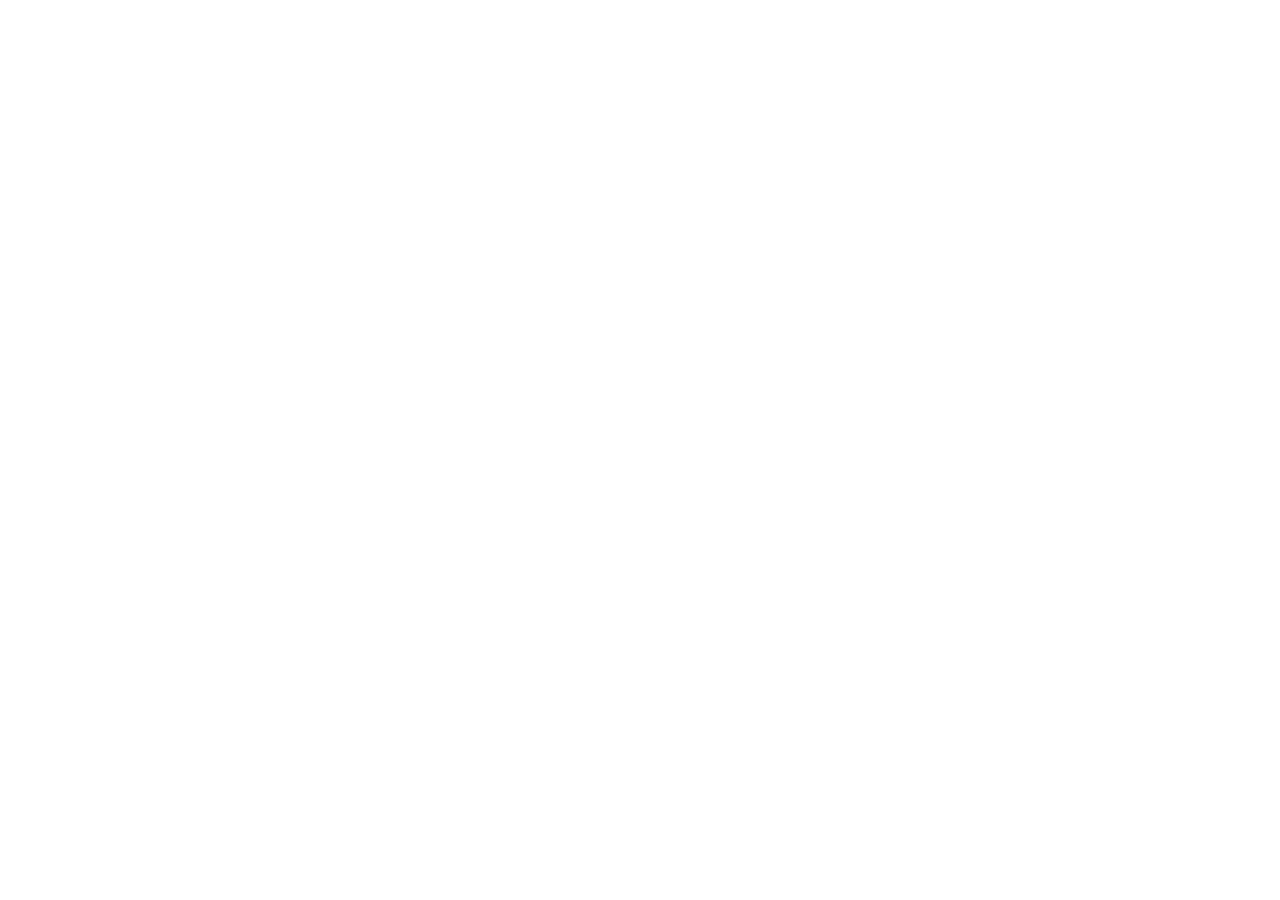
==== index.html @ 01d5c4d3 "Apex redirect to flows landing page" ====
<!doctype html>
<html lang="en">
<head>
<meta charset="utf-8">
<title>Retention Rules</title>
<link rel="canonical" href="https://flows.retentionrules.com/">
<meta http-equiv="refresh" content="0; url=https://flows.retentionrules.com/">
<script>window.location.replace("https://flows.retentionrules.com/" + window.location.search + window.location.hash);</script>
</head>
<body>
<p>Redirecting to <a href="https://flows.retentionrules.com/">flows.retentionrules.com</a></p>
</body>
</html>
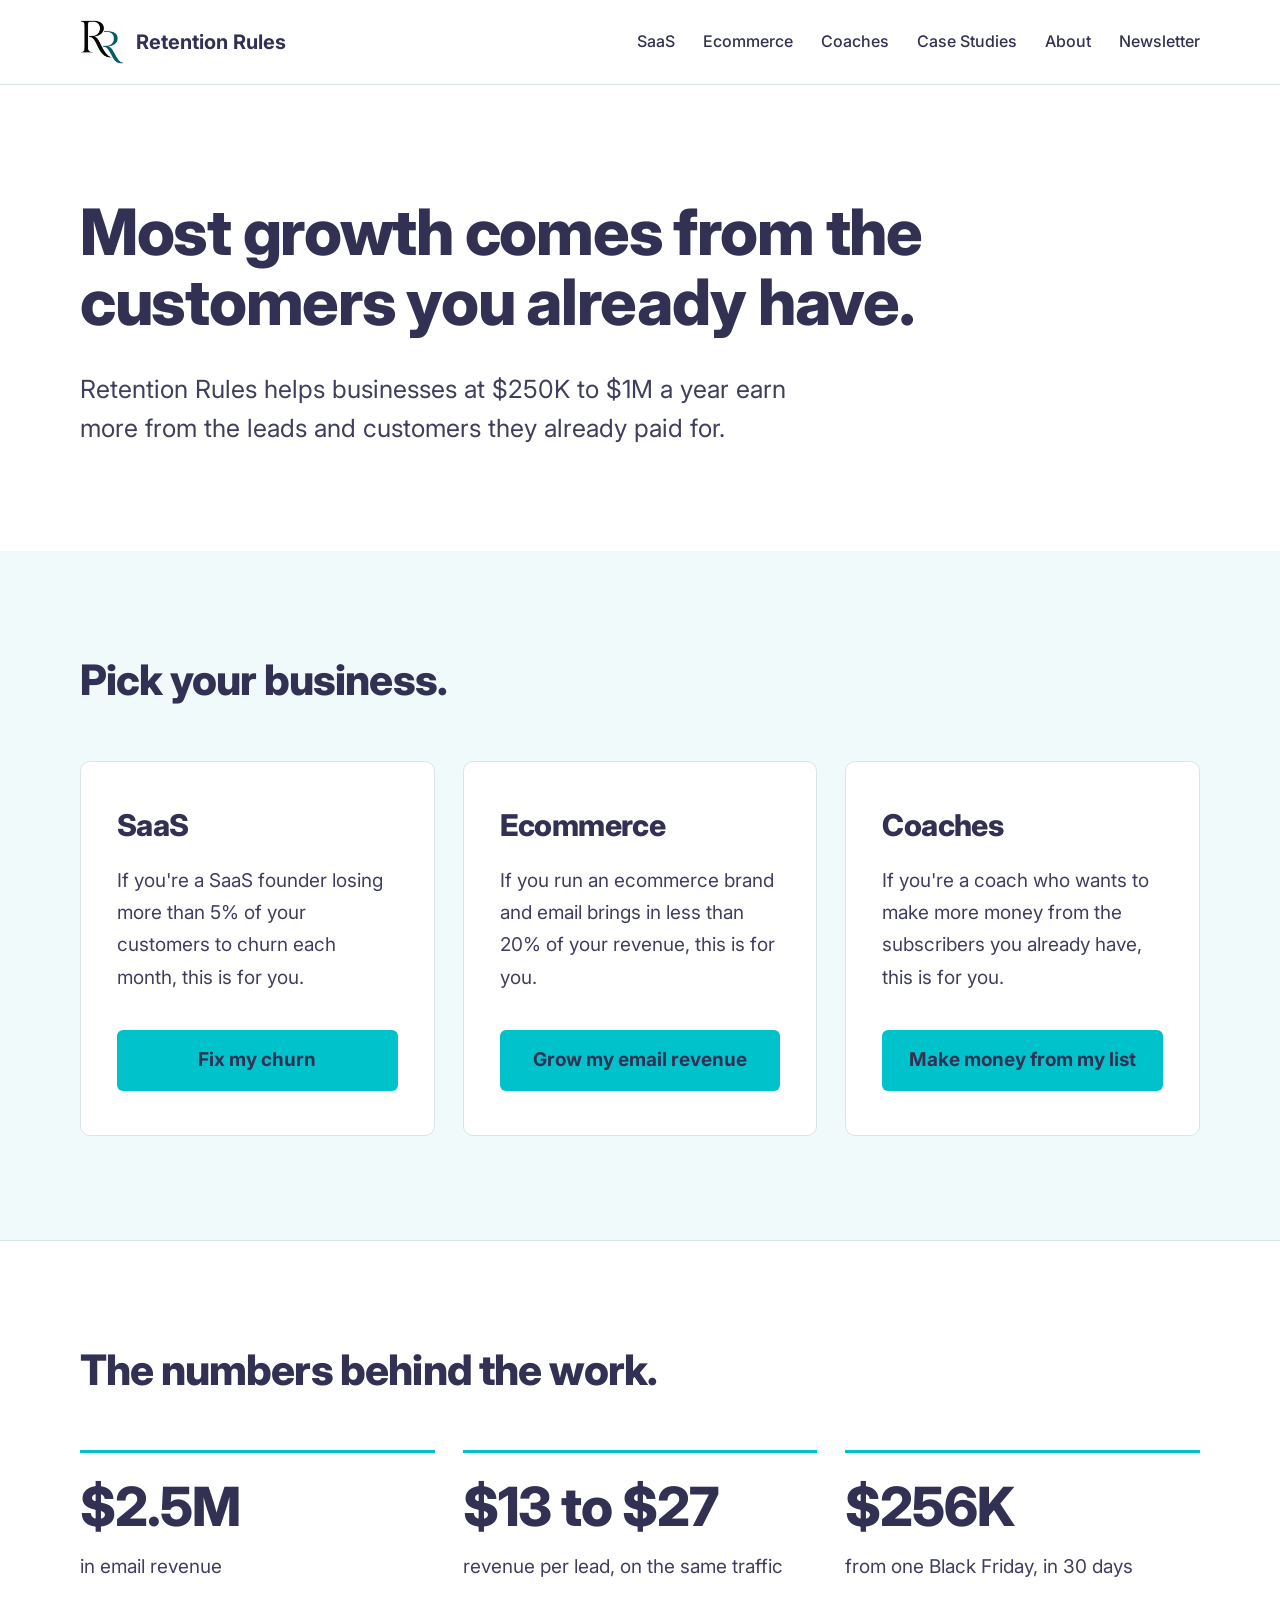
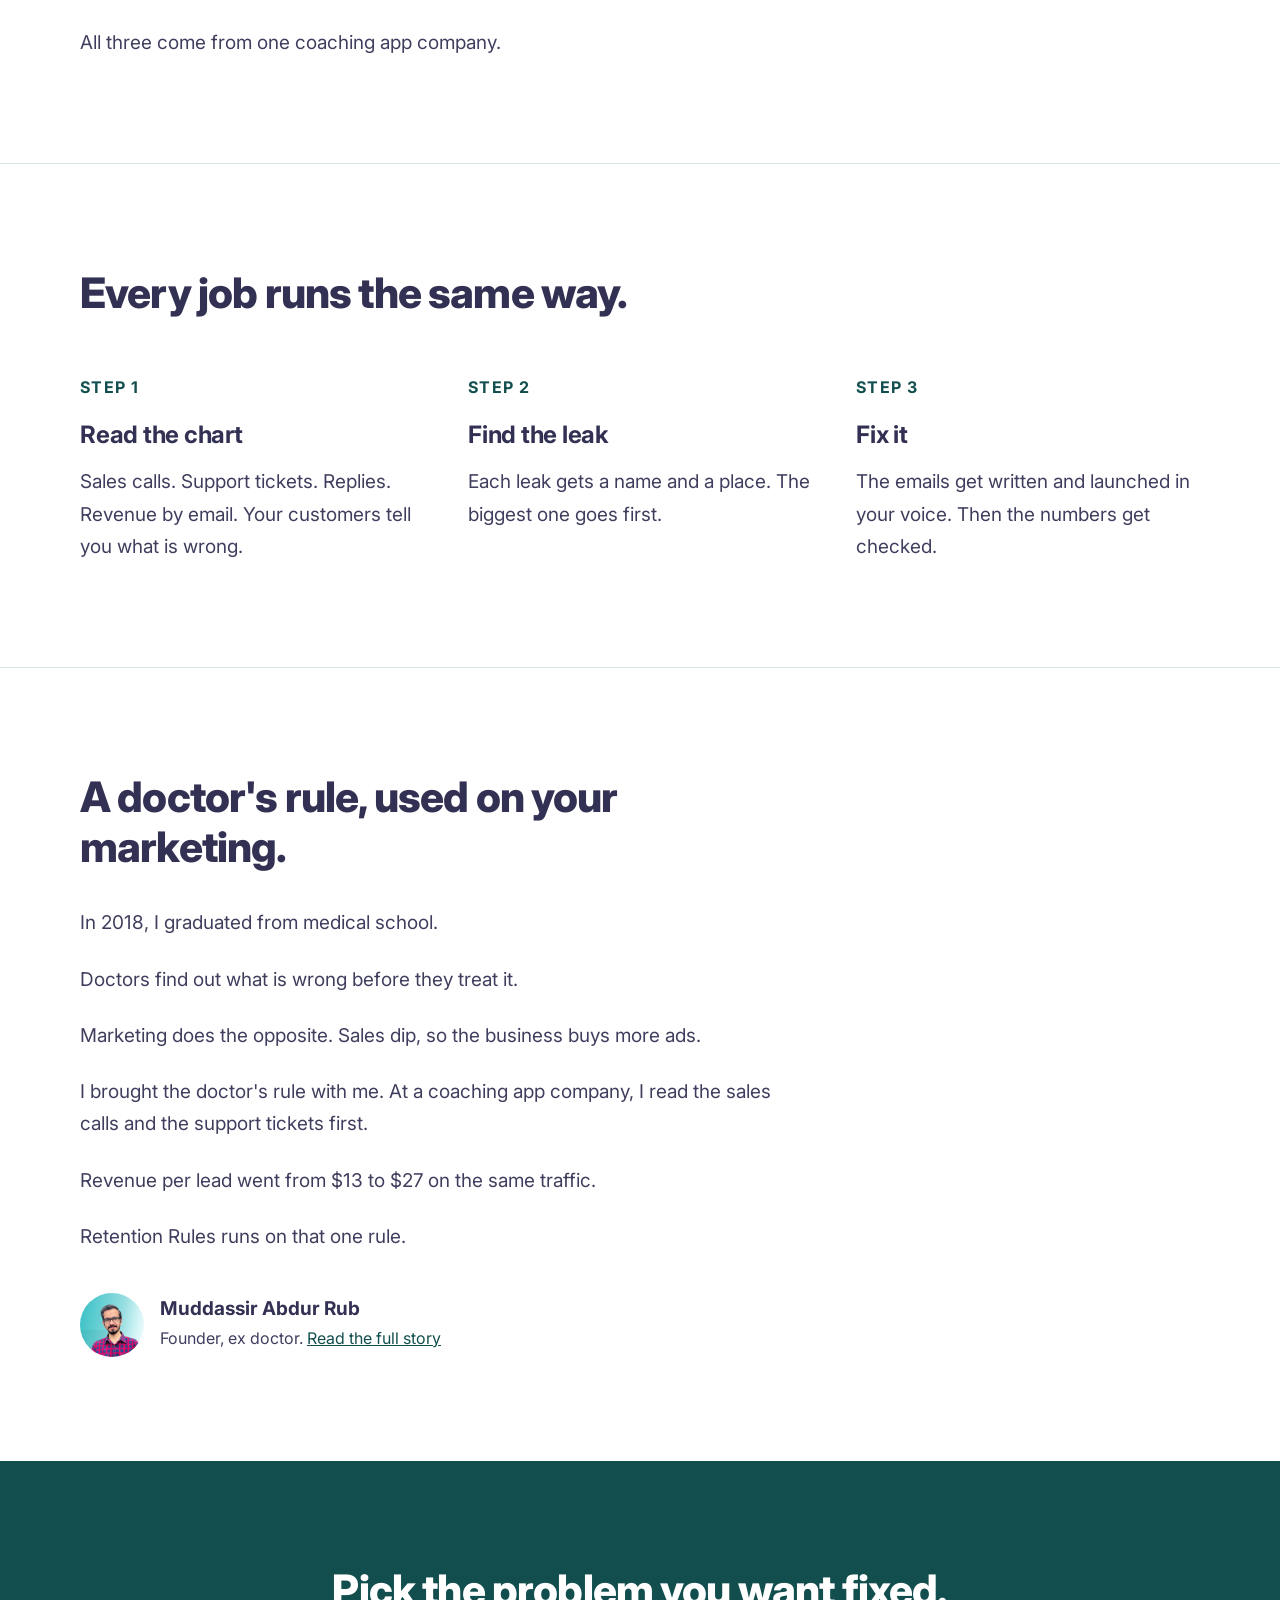
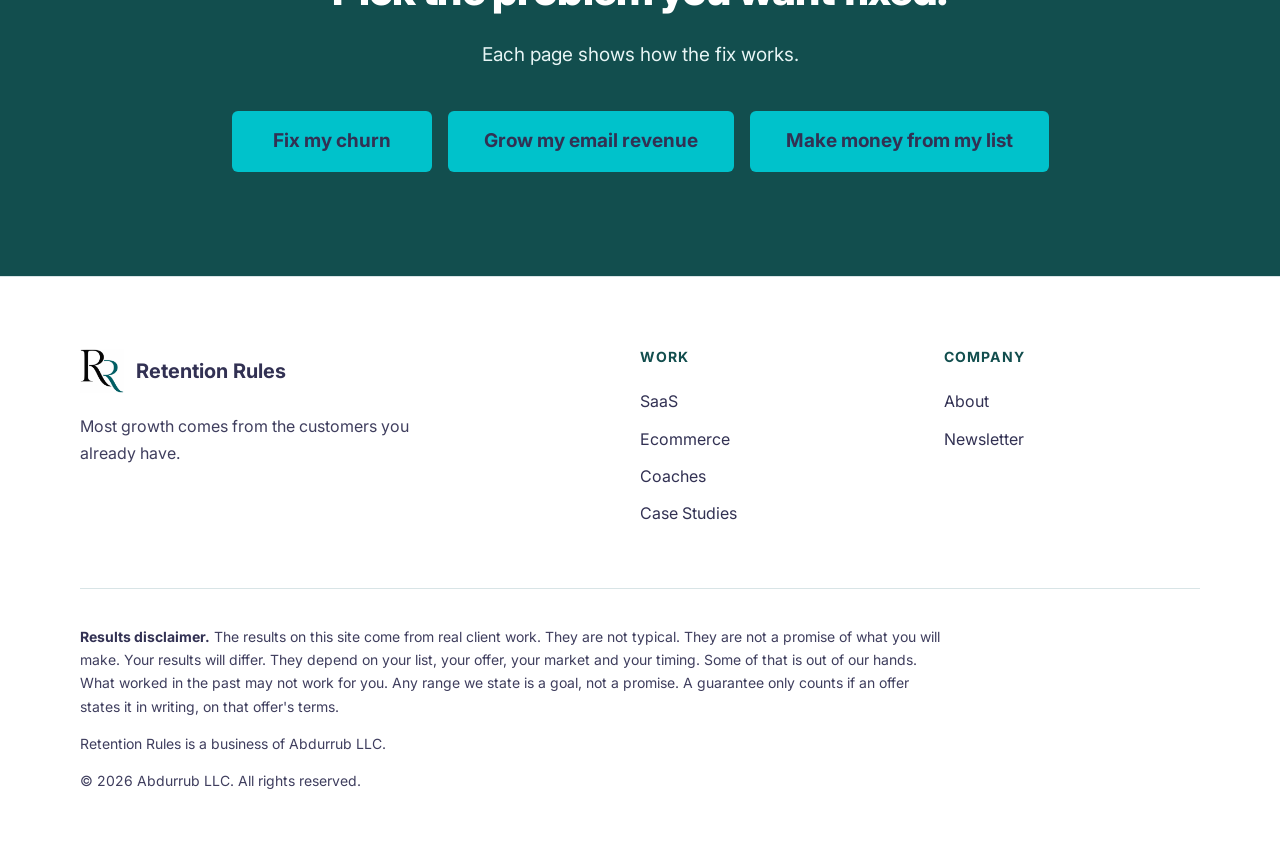
==== commit 82ed2ddb: "Replace apex redirect with the Retention Rules main site Home, SaaS, Coaches, Case Studies and About" ====
--- a/index.html
+++ b/index.html
@@ -2,12 +2,51 @@
 <html lang="en">
 <head>
 <meta charset="utf-8">
+<meta name="viewport" content="width=device-width, initial-scale=1">
 <title>Retention Rules</title>
-<link rel="canonical" href="https://flows.retentionrules.com/">
-<meta http-equiv="refresh" content="0; url=https://flows.retentionrules.com/">
-<script>window.location.replace("https://flows.retentionrules.com/" + window.location.search + window.location.hash);</script>
+<meta name="description" content="Most growth comes from the customers you already have. Retention Rules helps businesses at $250K to $1M a year earn more from the leads and customers they already paid for.">
+<link rel="canonical" href="https://retentionrules.com/">
+<meta property="og:site_name" content="Retention Rules">
+<meta property="og:type" content="website">
+<meta property="og:url" content="https://retentionrules.com/">
+<meta property="og:title" content="Retention Rules">
+<meta property="og:description" content="Most growth comes from the customers you already have. Retention Rules helps businesses at $250K to $1M a year earn more from the leads and customers they already paid for.">
+<meta property="og:image" content="https://retentionrules.com/images/og.png">
+<meta property="og:image:width" content="1200">
+<meta property="og:image:height" content="630">
+<meta property="og:image:alt" content="Retention Rules logo">
+<meta name="twitter:card" content="summary_large_image">
+<meta name="twitter:title" content="Retention Rules">
+<meta name="twitter:description" content="Most growth comes from the customers you already have. Retention Rules helps businesses at $250K to $1M a year earn more from the leads and customers they already paid for.">
+<meta name="twitter:image" content="https://retentionrules.com/images/og.png">
+<link rel="icon" type="image/png" href="/images/favicon.png">
+<link rel="preconnect" href="https://fonts.googleapis.com">
+<link rel="preconnect" href="https://fonts.gstatic.com" crossorigin>
+<link href="https://fonts.googleapis.com/css2?family=Inter:wght@400;500;600;700;800&display=swap" rel="stylesheet">
+<link rel="stylesheet" href="/css/site.css">
+<script type="application/ld+json">{"@context":"https://schema.org","@type":"Organization","name":"Retention Rules","url":"https://retentionrules.com/","logo":"https://retentionrules.com/images/rr-logo.png","founder":{"@type":"Person","name":"Muddassir Abdur Rub"}}</script>
 </head>
 <body>
-<p>Redirecting to <a href="https://flows.retentionrules.com/">flows.retentionrules.com</a></p>
+<header class="site-head"><div class="wrap head-row">
+<a class="brand" href="/"><img src="/images/rr-mark.png" alt="" width="44" height="44">Retention Rules</a>
+<nav class="nav" aria-label="Main"><a href="/saas/">SaaS</a><a href="https://flows.retentionrules.com/">Ecommerce</a><a href="/coaches/">Coaches</a><a href="/case-studies/">Case Studies</a><a href="/about/">About</a><a href="https://letters.retentionrules.com/">Newsletter</a></nav>
+<details class="menu"><summary>Menu</summary><div class="menu-links"><a href="/saas/">SaaS</a><a href="https://flows.retentionrules.com/">Ecommerce</a><a href="/coaches/">Coaches</a><a href="/case-studies/">Case Studies</a><a href="/about/">About</a><a href="https://letters.retentionrules.com/">Newsletter</a></div></details>
+</div></header>
+<main>
+<section class="hero"><div class="wrap"><h1>Most growth comes from the customers you already have.</h1><p class="lead">Retention Rules helps businesses at $250K to $1M a year earn more from the leads and customers they already paid for.</p></div></section><section class="sec tint"><div class="wrap"><div class="sec-head"><h2>Pick your business.</h2></div><div class="doors"><div class="door"><h3>SaaS</h3><p>If you're a SaaS founder losing more than 5% of your customers to churn each month, this is for you.</p><a class="btn" href="/saas/">Fix my churn</a></div><div class="door"><h3>Ecommerce</h3><p>If you run an ecommerce brand and email brings in less than 20% of your revenue, this is for you.</p><a class="btn" href="https://flows.retentionrules.com/">Grow my email revenue</a></div><div class="door"><h3>Coaches</h3><p>If you're a coach who wants to make more money from the subscribers you already have, this is for you.</p><a class="btn" href="/coaches/">Make money from my list</a></div></div></div></section><section class="sec "><div class="wrap"><div class="sec-head"><h2>The numbers behind the work.</h2></div><div class="stats"><div class="stat"><b>$2.5M</b><span>in email revenue</span></div><div class="stat"><b>$13 to $27</b><span>revenue per lead, on the same traffic</span></div><div class="stat"><b>$256K</b><span>from one Black Friday, in 30 days</span></div></div><p class="note">All three come from one coaching app company.</p></div></section><section class="sec "><div class="wrap"><div class="sec-head"><h2>Every job runs the same way.</h2></div><div class="steps"><div class="step"><b>STEP 1</b><h3>Read the chart</h3><p>Sales calls. Support tickets. Replies. Revenue by email. Your customers tell you what is wrong.</p></div><div class="step"><b>STEP 2</b><h3>Find the leak</h3><p>Each leak gets a name and a place. The biggest one goes first.</p></div><div class="step"><b>STEP 3</b><h3>Fix it</h3><p>The emails get written and launched in your voice. Then the numbers get checked.</p></div></div></div></section><section class="sec "><div class="narrow"><h2>A doctor's rule, used on your marketing.</h2><p>In 2018, I graduated from medical school.</p><p>Doctors find out what is wrong before they treat it.</p><p>Marketing does the opposite. Sales dip, so the business buys more ads.</p><p>I brought the doctor's rule with me. At a coaching app company, I read the sales calls and the support tickets first.</p><p>Revenue per lead went from $13 to $27 on the same traffic.</p><p>Retention Rules runs on that one rule.</p><div class="sig"><img src="/images/muddassir.png" alt="" width="64" height="64"><div><strong>Muddassir Abdur Rub</strong><span>Founder, ex doctor. <a href="/about/">Read the full story</a></span></div></div></div></section><section class="sec cta"><div class="wrap"><h2>Pick the problem you want fixed.</h2><p>Each page shows how the fix works.</p><div class="btns"><a class="btn" href="/saas/">Fix my churn</a><a class="btn" href="https://flows.retentionrules.com/">Grow my email revenue</a><a class="btn" href="/coaches/">Make money from my list</a></div></div></section>
+</main>
+<footer class="site-foot"><div class="wrap">
+<div class="foot-top">
+<div class="foot-brand"><a class="brand" href="/"><img src="/images/rr-mark.png" alt="" width="44" height="44">Retention Rules</a>
+<p>Most growth comes from the customers you already have.</p></div>
+<div class="foot-col"><h2>Work</h2><a href="/saas/">SaaS</a><a href="https://flows.retentionrules.com/">Ecommerce</a><a href="/coaches/">Coaches</a><a href="/case-studies/">Case Studies</a></div>
+<div class="foot-col"><h2>Company</h2><a href="/about/">About</a><a href="https://letters.retentionrules.com/">Newsletter</a></div>
+</div>
+<div class="foot-legal">
+<p><strong>Results disclaimer.</strong> The results on this site come from real client work. They are not typical. They are not a promise of what you will make. Your results will differ. They depend on your list, your offer, your market and your timing. Some of that is out of our hands. What worked in the past may not work for you. Any range we state is a goal, not a promise. A guarantee only counts if an offer states it in writing, on that offer's terms.</p>
+<p>Retention Rules is a business of Abdurrub LLC.</p>
+<p>&copy; 2026 Abdurrub LLC. All rights reserved.</p>
+</div>
+</div></footer>
 </body>
 </html>
--- a/css/site.css
+++ b/css/site.css
@@ -0,0 +1,179 @@
+/* Retention Rules site. Inter only. Clarity first. No animation. */
+:root {
+  --navy: #323153;
+  --ink: #3f3e5e;
+  --teal: #124e4e;
+  --cyan: #00c2cb;
+  --cyan-dark: #00adb5;
+  --tint: #f1fafb;
+  --line: #d8e4e6;
+  --white: #ffffff;
+}
+
+* { box-sizing: border-box; }
+html { -webkit-text-size-adjust: 100%; }
+body {
+  margin: 0;
+  background: var(--white);
+  color: var(--ink);
+  font-family: Inter, -apple-system, BlinkMacSystemFont, "Segoe UI", Arial, sans-serif;
+  font-size: 19px;
+  line-height: 1.7;
+}
+img { max-width: 100%; height: auto; display: block; }
+a { color: var(--teal); }
+
+.wrap { width: min(1120px, 100% - 48px); margin-inline: auto; }
+.narrow { width: min(1120px, 100% - 48px); margin-inline: auto; }
+.narrow > * { max-width: 720px; }
+
+/* Header */
+.site-head { border-bottom: 1px solid var(--line); background: var(--white); }
+.head-row { display: flex; align-items: center; justify-content: space-between; gap: 24px; min-height: 84px; }
+.brand { display: flex; align-items: center; gap: 12px; color: var(--navy); font-weight: 700; font-size: 20px; text-decoration: none; white-space: nowrap; }
+.brand img { width: 44px; height: 44px; }
+.nav { display: flex; align-items: center; gap: 28px; }
+.nav a { color: var(--navy); font-size: 16px; font-weight: 500; text-decoration: none; }
+.nav a:hover, .nav a[aria-current="page"] { color: var(--teal); text-decoration: underline; text-underline-offset: 6px; }
+.nav a.btn { color: var(--navy); font-size: 16px; font-weight: 700; padding: 11px 20px; text-decoration: none; }
+.menu { display: none; }
+.menu summary { list-style: none; cursor: pointer; color: var(--navy); font-size: 16px; font-weight: 600; padding: 10px 16px; border: 1px solid var(--line); border-radius: 6px; }
+.menu summary::-webkit-details-marker { display: none; }
+.menu-links { position: absolute; left: 0; right: 0; z-index: 5; background: var(--white); border-bottom: 1px solid var(--line); padding: 8px 24px 24px; }
+.menu-links a { display: block; padding: 14px 0; color: var(--navy); font-weight: 600; text-decoration: none; border-bottom: 1px solid var(--line); }
+.menu-links a.btn { margin-top: 20px; border: 0; text-align: center; }
+
+/* Type */
+h1, h2, h3 { color: var(--navy); margin: 0; letter-spacing: -0.02em; }
+h1 { font-size: clamp(40px, 5.6vw, 64px); line-height: 1.1; font-weight: 800; }
+h2 { font-size: clamp(30px, 3.6vw, 42px); line-height: 1.18; font-weight: 800; }
+h3 { font-size: 24px; line-height: 1.3; font-weight: 700; letter-spacing: -0.01em; }
+p { margin: 0 0 24px; }
+p:last-child { margin-bottom: 0; }
+.lead { font-size: clamp(21px, 2.2vw, 25px); line-height: 1.55; color: var(--ink); }
+.eyebrow { display: block; margin-bottom: 20px; color: var(--teal); font-size: 15px; font-weight: 700; letter-spacing: 0.08em; text-transform: uppercase; }
+.small { font-size: 16px; line-height: 1.6; }
+
+/* Sections */
+.sec { padding: 104px 0; }
+.sec + .sec:not(.tint):not(.cta) { border-top: 1px solid var(--line); }
+.tint { background: var(--tint); }
+.hero { padding: 112px 0 104px; }
+.hero h1 { max-width: 960px; }
+.hero .lead { max-width: 760px; margin-top: 32px; }
+.hero .btn { margin-top: 40px; }
+.hero + .sec:not(.tint) { padding-top: 0; }
+.sec-head { max-width: 760px; margin-bottom: 56px; }
+.sec-head h2 + p { margin-top: 24px; }
+.narrow h2 { margin-bottom: 36px; }
+.narrow h2:not(:first-child) { margin-top: 72px; }
+
+/* Buttons */
+.btn {
+  display: inline-block;
+  padding: 19px 36px;
+  border-radius: 6px;
+  background: var(--cyan);
+  color: var(--navy);
+  font-size: 19px;
+  font-weight: 700;
+  line-height: 1.2;
+  text-decoration: none;
+  text-align: center;
+}
+.btn:hover { background: var(--cyan-dark); }
+.btn:focus-visible, a:focus-visible, summary:focus-visible { outline: 3px solid var(--navy); outline-offset: 3px; }
+
+/* Door cards */
+.doors { display: grid; grid-template-columns: repeat(3, 1fr); gap: 28px; }
+.door { display: flex; flex-direction: column; padding: 44px 36px; border: 1px solid var(--line); border-radius: 10px; background: var(--white); }
+.door h3 { font-size: 30px; font-weight: 800; letter-spacing: -0.02em; margin-bottom: 20px; }
+.door p { flex: 1; margin-bottom: 36px; }
+.door .btn { display: block; padding-inline: 16px; }
+
+/* Numbers */
+.stats { display: grid; grid-template-columns: repeat(3, 1fr); gap: 28px; }
+.stat { padding-top: 24px; border-top: 3px solid var(--cyan); }
+.stat b { display: block; color: var(--navy); font-size: clamp(38px, 4.4vw, 54px); font-weight: 800; line-height: 1.1; letter-spacing: -0.02em; }
+.stat span { display: block; margin-top: 14px; }
+.note { margin-top: 44px; }
+
+/* Steps */
+.steps { display: grid; grid-template-columns: repeat(3, 1fr); gap: 44px; }
+.step b { display: block; margin-bottom: 18px; color: var(--teal); font-size: 16px; font-weight: 700; letter-spacing: 0.08em; }
+.step h3 { margin-bottom: 16px; }
+.step-list { margin: 0; padding: 0; list-style: none; }
+.step-list li { display: grid; grid-template-columns: 56px 1fr; padding: 28px 0; border-top: 1px solid var(--line); }
+.step-list li:last-child { border-bottom: 1px solid var(--line); }
+.step-list b { color: var(--teal); font-weight: 800; }
+.step-list strong { display: block; color: var(--navy); margin-bottom: 6px; }
+
+/* Plain lists */
+.ticks { margin: 0 0 24px; padding: 0; list-style: none; }
+.ticks li { position: relative; padding: 0 0 20px 34px; }
+.ticks li::before { content: ""; position: absolute; left: 0; top: 11px; width: 12px; height: 12px; border-radius: 2px; background: var(--cyan); }
+.ticks li:last-child { padding-bottom: 0; }
+
+/* Figure table */
+.figs { width: 100%; border-collapse: collapse; margin: 0 0 24px; }
+.figs th, .figs td { padding: 20px 0; border-top: 1px solid var(--line); text-align: left; font-weight: 500; }
+.figs tr:last-child th, .figs tr:last-child td { border-bottom: 1px solid var(--line); }
+.figs td { text-align: right; color: var(--navy); font-weight: 800; font-size: 24px; }
+
+/* Quote */
+.quote { margin: 0; padding: 8px 0 8px 32px; border-left: 4px solid var(--cyan); }
+.quote p { color: var(--navy); font-size: 24px; line-height: 1.5; font-weight: 600; letter-spacing: -0.01em; }
+.quote cite { display: block; margin-top: 20px; font-size: 16px; font-style: normal; color: var(--ink); }
+
+/* Signature */
+.sig { display: flex; align-items: center; gap: 16px; margin-top: 40px; }
+.sig img { width: 64px; height: 64px; border-radius: 50%; }
+.sig strong { display: block; color: var(--navy); line-height: 1.3; }
+.sig span { font-size: 16px; }
+
+/* FAQ */
+.faq h3 { font-size: 21px; margin-bottom: 12px; }
+.faq div { padding: 28px 0; border-top: 1px solid var(--line); }
+.faq div:last-child { border-bottom: 1px solid var(--line); }
+
+/* Closing call to action */
+.cta { background: var(--teal); color: #e7f5f5; text-align: center; }
+.cta h2 { color: var(--white); margin-inline: auto; max-width: 760px; }
+.cta p { max-width: 640px; margin: 24px auto 0; }
+.cta .btn { margin-top: 40px; }
+.cta .btns { display: flex; flex-wrap: wrap; justify-content: center; gap: 16px; margin-top: 40px; }
+.cta .btns .btn { margin-top: 0; min-width: 200px; }
+.cta .fine { margin-top: 32px; font-size: 15px; color: #c5e2e2; }
+
+/* Footer */
+.site-foot { padding: 72px 0 48px; border-top: 1px solid var(--line); font-size: 16px; }
+.foot-top { display: grid; grid-template-columns: 2fr 1fr 1fr; gap: 48px; padding-bottom: 56px; }
+.foot-brand p { max-width: 340px; margin-top: 20px; }
+.foot-col h2 { margin-bottom: 18px; color: var(--teal); font-size: 14px; font-weight: 700; letter-spacing: 0.08em; text-transform: uppercase; }
+.foot-col a { display: block; padding: 5px 0; color: var(--navy); text-decoration: none; }
+.foot-col a:hover { text-decoration: underline; text-underline-offset: 4px; }
+.foot-legal { padding-top: 36px; border-top: 1px solid var(--line); font-size: 14px; line-height: 1.65; }
+.foot-legal p { max-width: 860px; margin-bottom: 14px; }
+.foot-legal strong { color: var(--navy); }
+.cta + .site-foot { border-top: 0; }
+
+@media (max-width: 960px) {
+  .nav { display: none; }
+  .menu { display: block; }
+  .doors, .stats, .steps { grid-template-columns: 1fr; }
+  .foot-top { grid-template-columns: 1fr 1fr; gap: 40px; }
+  .foot-brand { grid-column: 1 / -1; }
+  .steps { gap: 40px; }
+}
+@media (max-width: 600px) {
+  body { font-size: 18px; }
+  .wrap, .narrow { width: calc(100% - 40px); }
+  .sec { padding: 72px 0; }
+  .hero { padding: 72px 0; }
+  .sec-head { margin-bottom: 40px; }
+  .btn { display: block; width: 100%; }
+  .nav a.btn { width: auto; }
+  .door { padding: 36px 28px; }
+  .quote p { font-size: 21px; }
+  .cta .btns .btn { width: 100%; }
+}
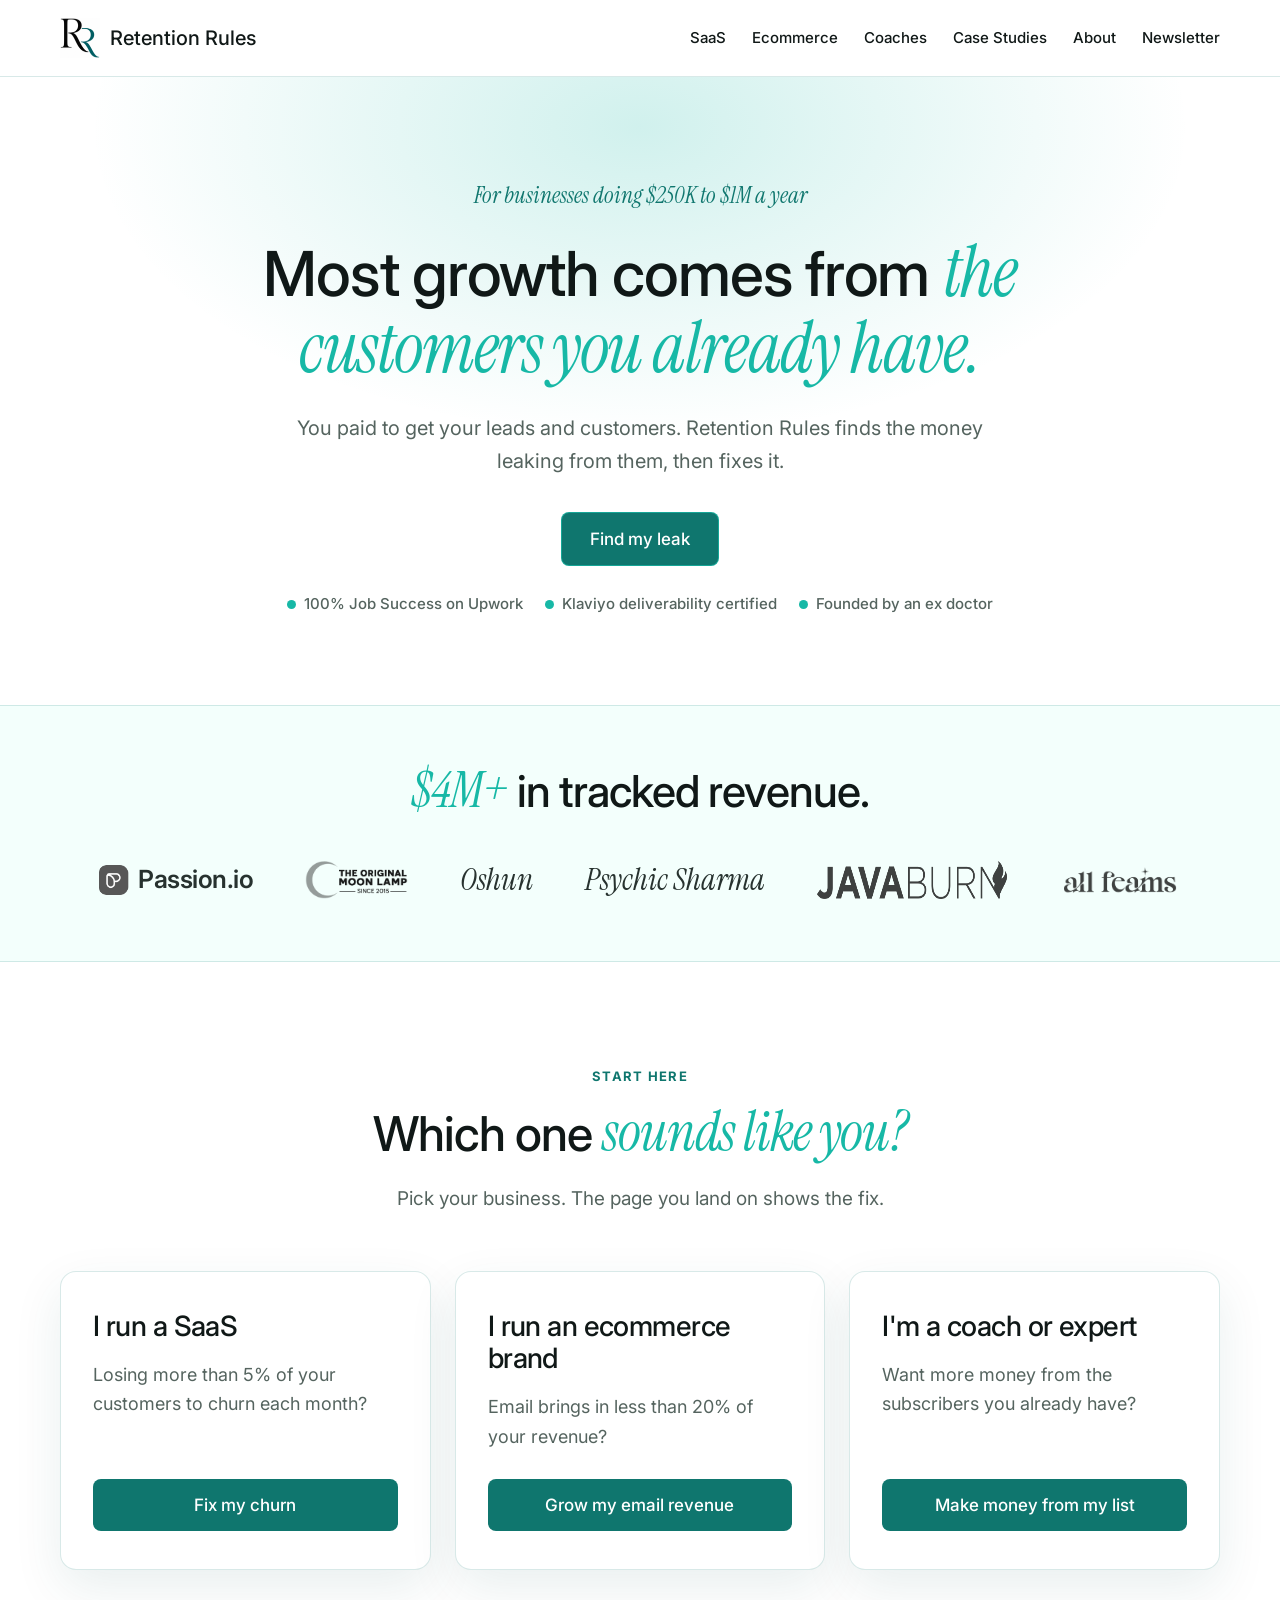
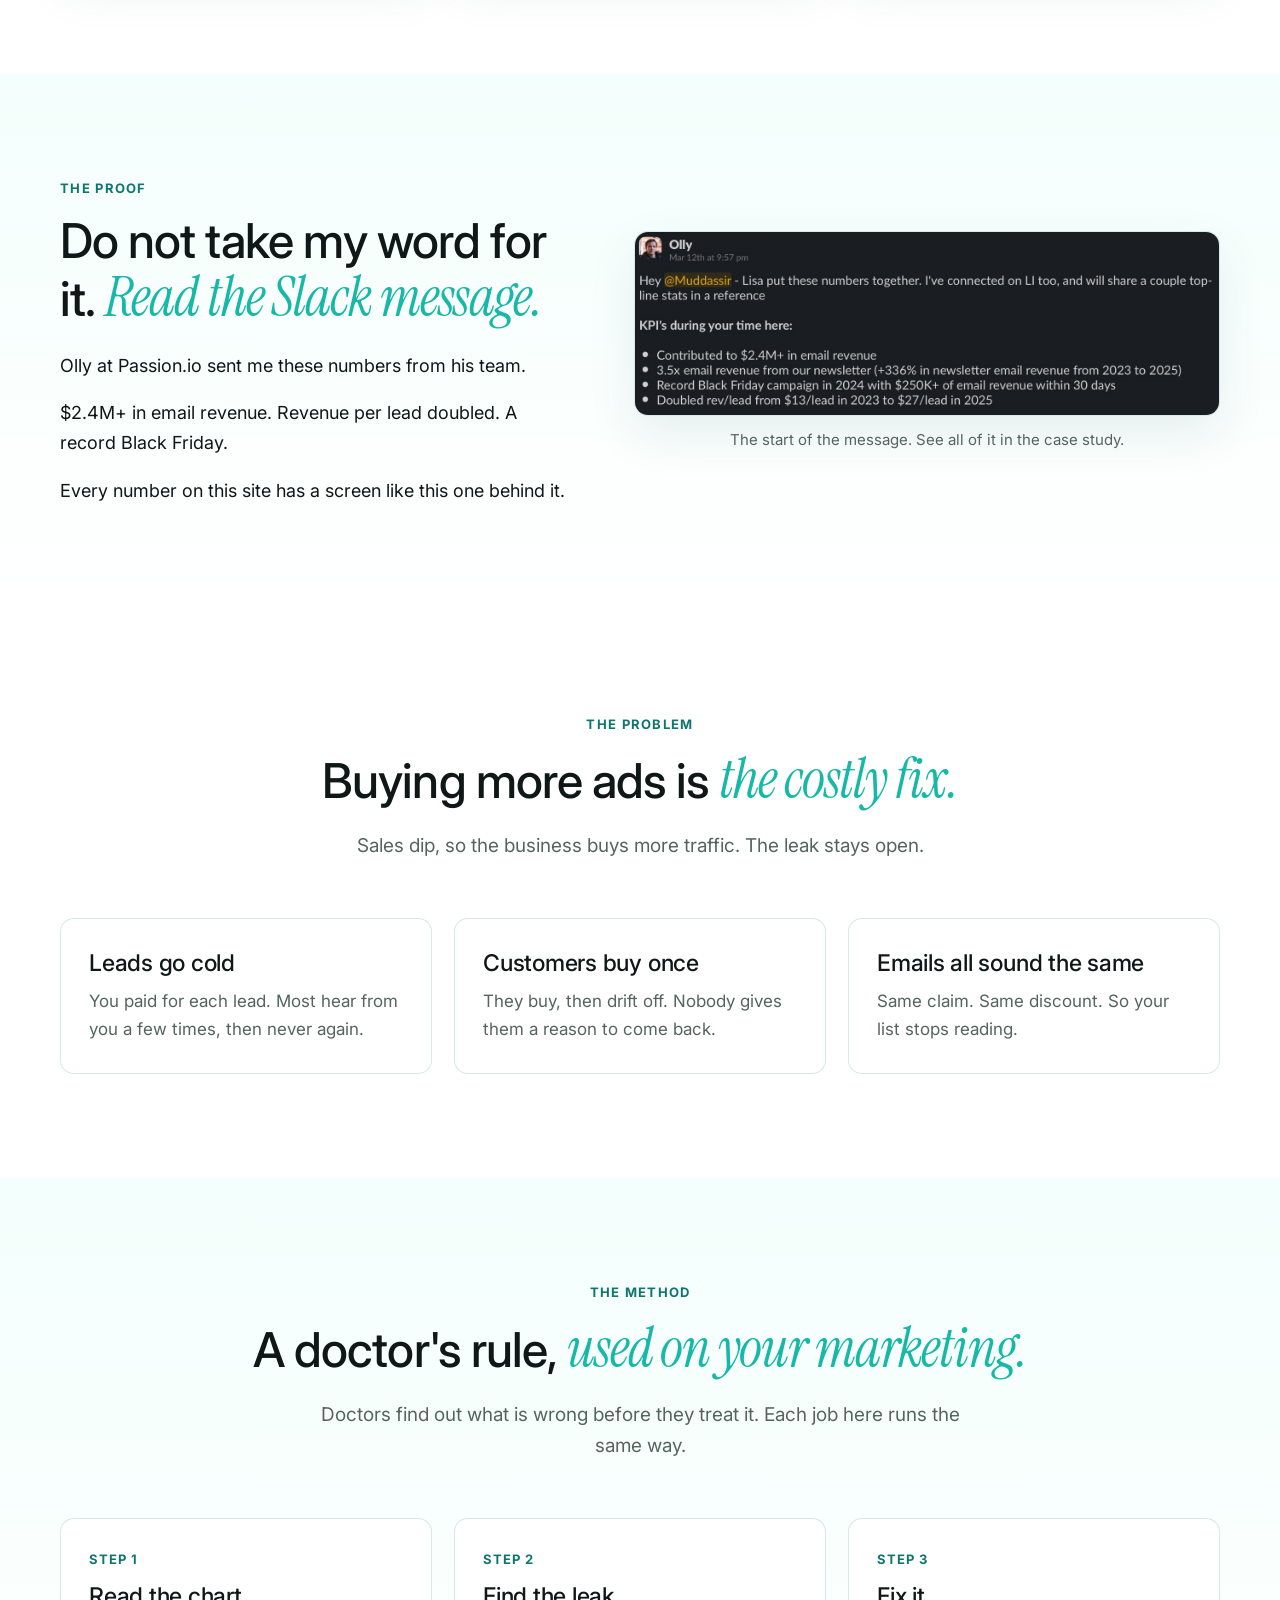
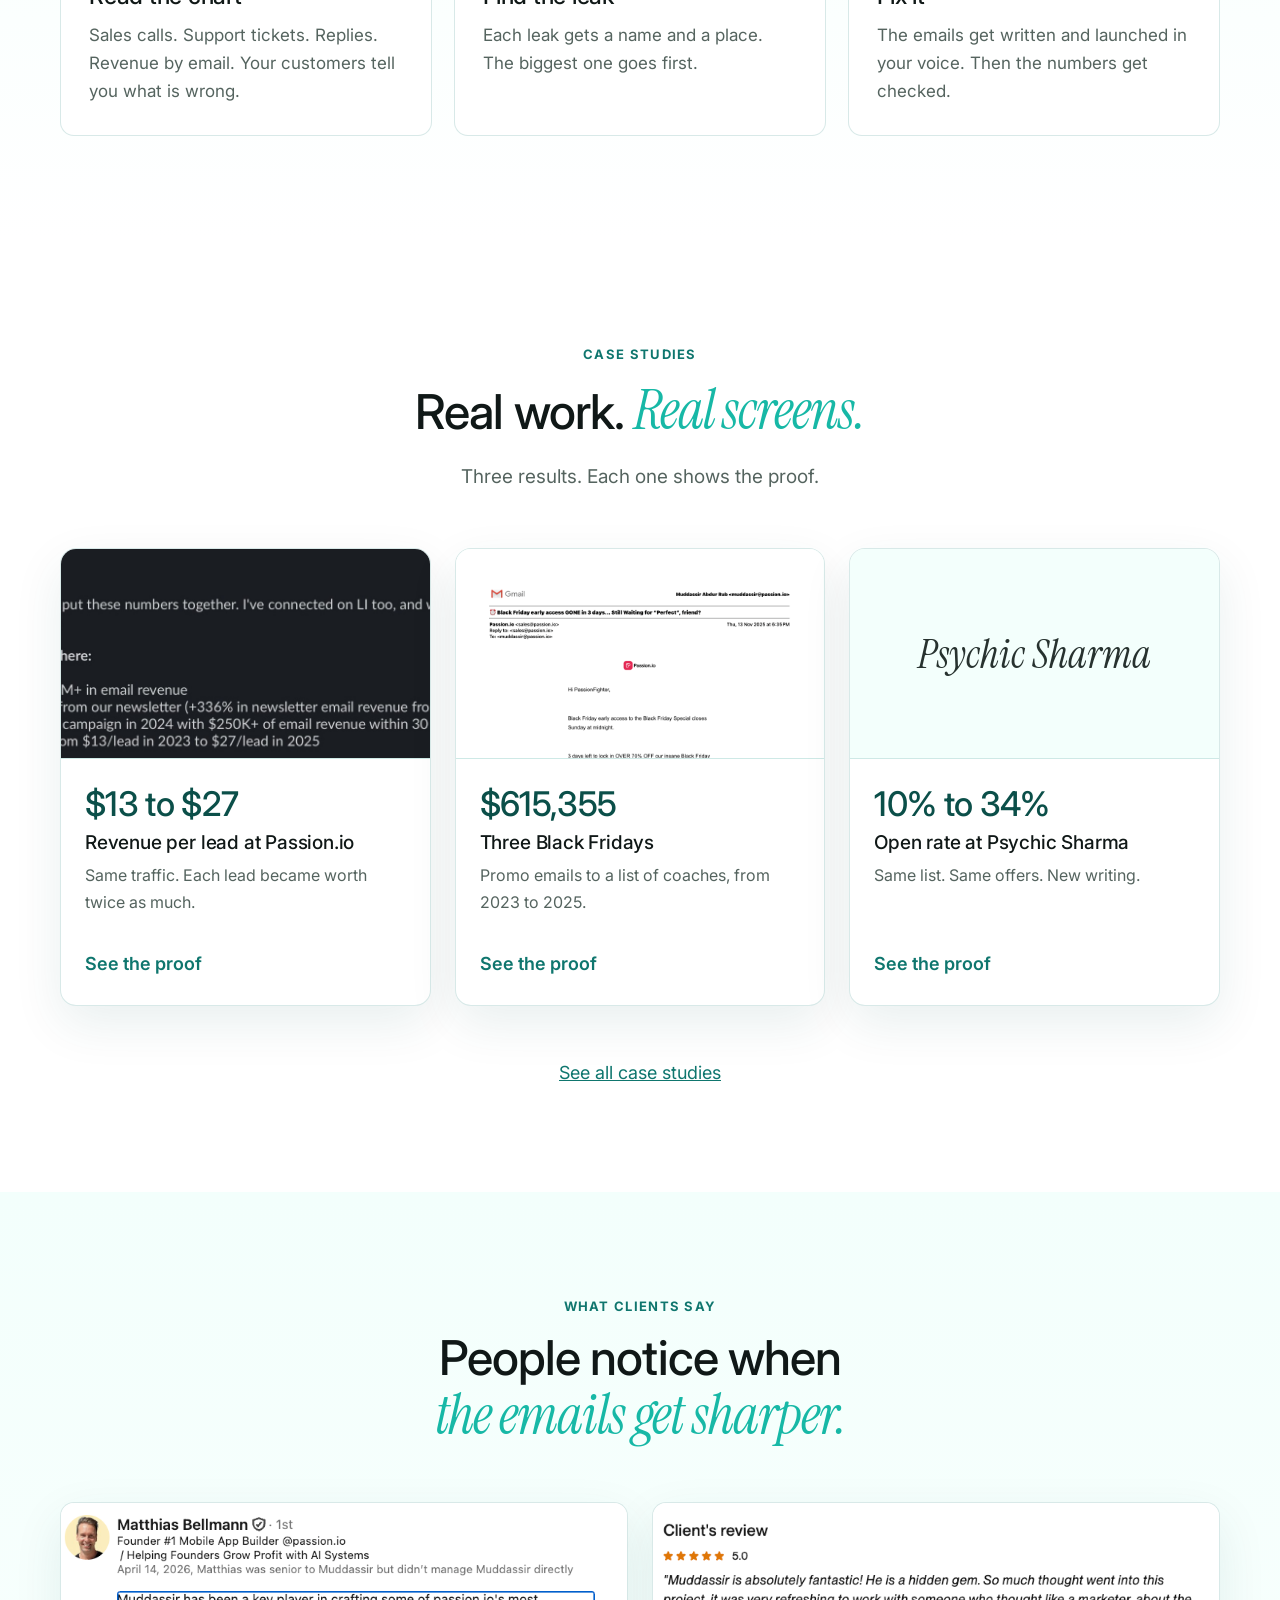
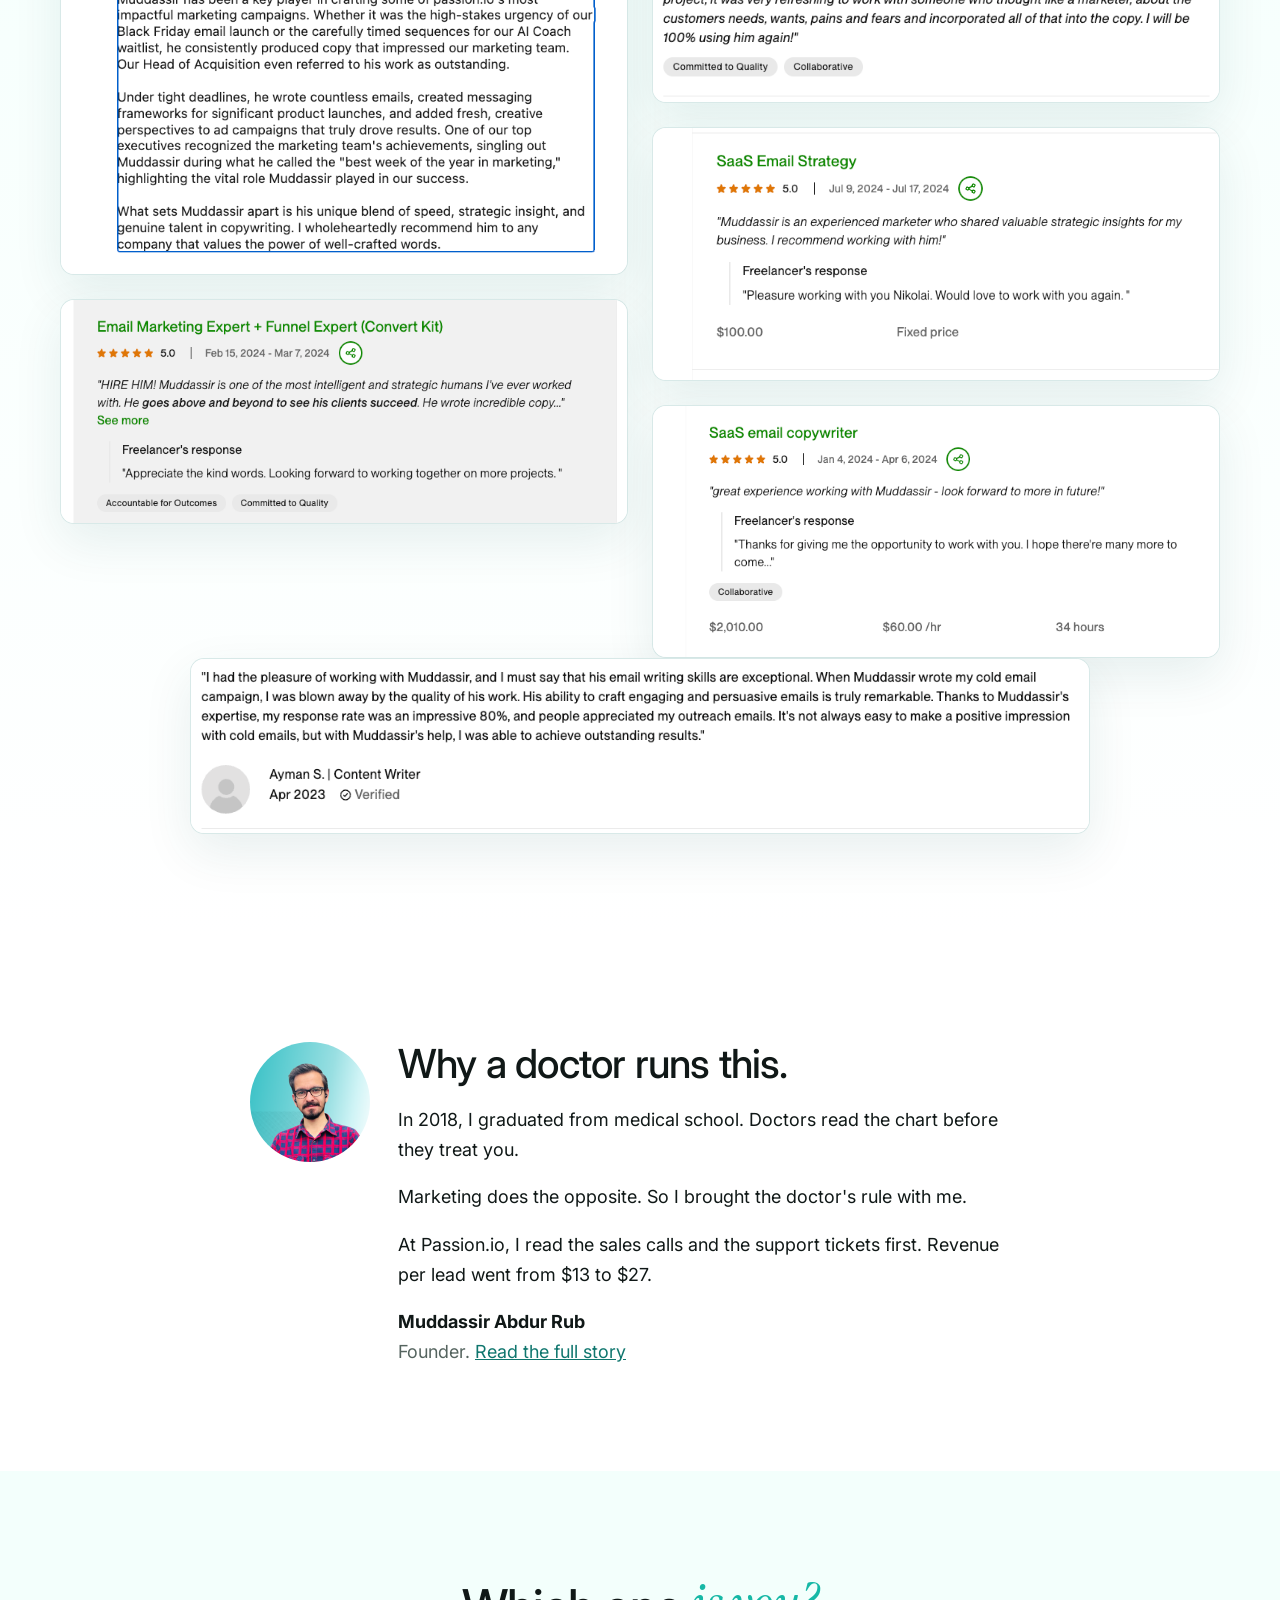
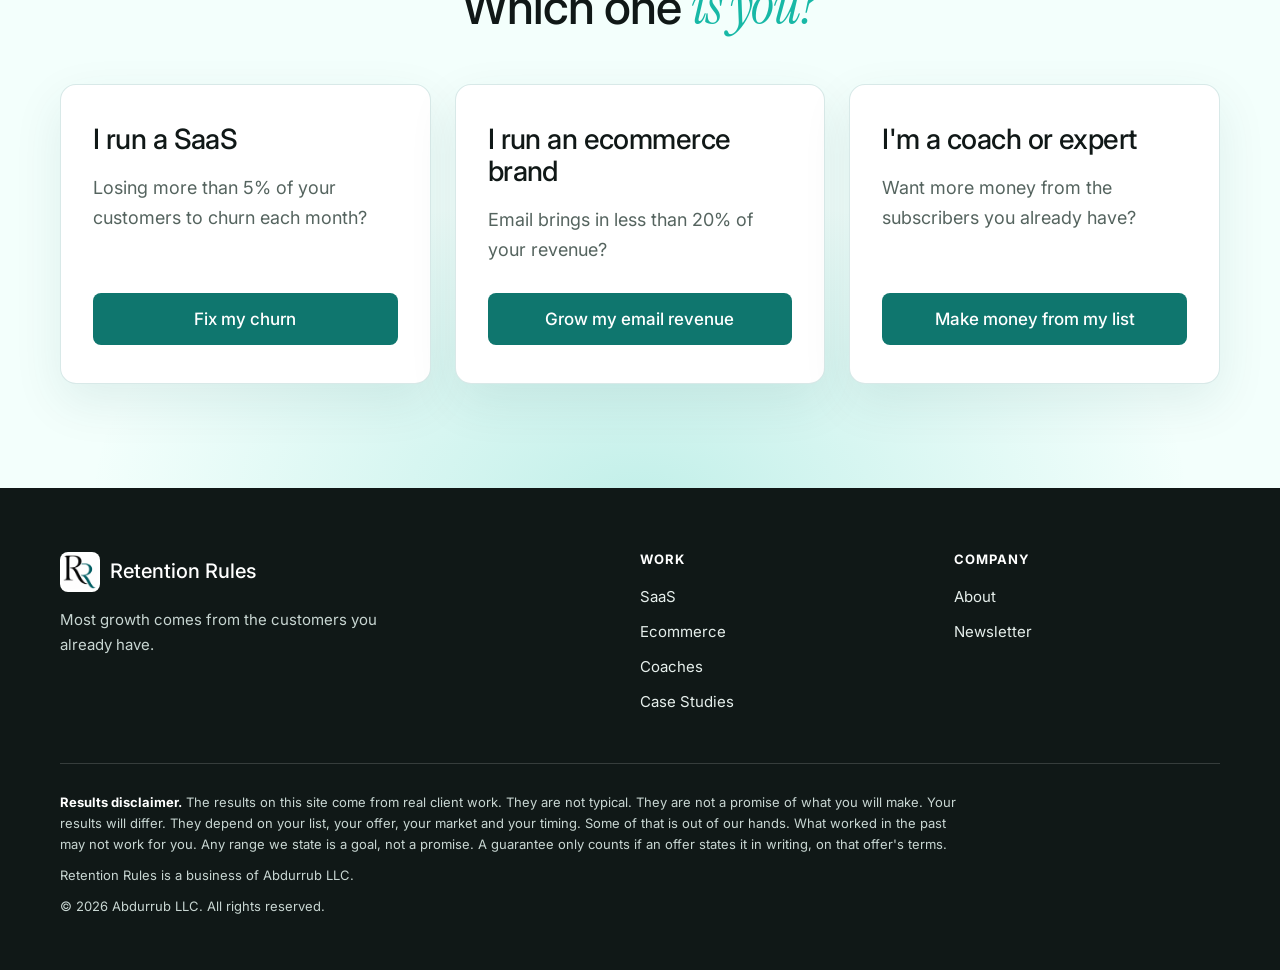
==== commit bc287891: "Rebuild site in flows design with real proof Ten pages with trust badges, client logos, self-ID rout" ====
--- a/index.html
+++ b/index.html
@@ -22,7 +22,7 @@
 <link rel="icon" type="image/png" href="/images/favicon.png">
 <link rel="preconnect" href="https://fonts.googleapis.com">
 <link rel="preconnect" href="https://fonts.gstatic.com" crossorigin>
-<link href="https://fonts.googleapis.com/css2?family=Inter:wght@400;500;600;700;800&display=swap" rel="stylesheet">
+<link href="https://fonts.googleapis.com/css2?family=Instrument+Serif:ital@0;1&family=Inter:wght@400;500;600;700&display=swap" rel="stylesheet">
 <link rel="stylesheet" href="/css/site.css">
 <script type="application/ld+json">{"@context":"https://schema.org","@type":"Organization","name":"Retention Rules","url":"https://retentionrules.com/","logo":"https://retentionrules.com/images/rr-logo.png","founder":{"@type":"Person","name":"Muddassir Abdur Rub"}}</script>
 </head>
@@ -33,7 +33,7 @@
 <details class="menu"><summary>Menu</summary><div class="menu-links"><a href="/saas/">SaaS</a><a href="https://flows.retentionrules.com/">Ecommerce</a><a href="/coaches/">Coaches</a><a href="/case-studies/">Case Studies</a><a href="/about/">About</a><a href="https://letters.retentionrules.com/">Newsletter</a></div></details>
 </div></header>
 <main>
-<section class="hero"><div class="wrap"><h1>Most growth comes from the customers you already have.</h1><p class="lead">Retention Rules helps businesses at $250K to $1M a year earn more from the leads and customers they already paid for.</p></div></section><section class="sec tint"><div class="wrap"><div class="sec-head"><h2>Pick your business.</h2></div><div class="doors"><div class="door"><h3>SaaS</h3><p>If you're a SaaS founder losing more than 5% of your customers to churn each month, this is for you.</p><a class="btn" href="/saas/">Fix my churn</a></div><div class="door"><h3>Ecommerce</h3><p>If you run an ecommerce brand and email brings in less than 20% of your revenue, this is for you.</p><a class="btn" href="https://flows.retentionrules.com/">Grow my email revenue</a></div><div class="door"><h3>Coaches</h3><p>If you're a coach who wants to make more money from the subscribers you already have, this is for you.</p><a class="btn" href="/coaches/">Make money from my list</a></div></div></div></section><section class="sec "><div class="wrap"><div class="sec-head"><h2>The numbers behind the work.</h2></div><div class="stats"><div class="stat"><b>$2.5M</b><span>in email revenue</span></div><div class="stat"><b>$13 to $27</b><span>revenue per lead, on the same traffic</span></div><div class="stat"><b>$256K</b><span>from one Black Friday, in 30 days</span></div></div><p class="note">All three come from one coaching app company.</p></div></section><section class="sec "><div class="wrap"><div class="sec-head"><h2>Every job runs the same way.</h2></div><div class="steps"><div class="step"><b>STEP 1</b><h3>Read the chart</h3><p>Sales calls. Support tickets. Replies. Revenue by email. Your customers tell you what is wrong.</p></div><div class="step"><b>STEP 2</b><h3>Find the leak</h3><p>Each leak gets a name and a place. The biggest one goes first.</p></div><div class="step"><b>STEP 3</b><h3>Fix it</h3><p>The emails get written and launched in your voice. Then the numbers get checked.</p></div></div></div></section><section class="sec "><div class="narrow"><h2>A doctor's rule, used on your marketing.</h2><p>In 2018, I graduated from medical school.</p><p>Doctors find out what is wrong before they treat it.</p><p>Marketing does the opposite. Sales dip, so the business buys more ads.</p><p>I brought the doctor's rule with me. At a coaching app company, I read the sales calls and the support tickets first.</p><p>Revenue per lead went from $13 to $27 on the same traffic.</p><p>Retention Rules runs on that one rule.</p><div class="sig"><img src="/images/muddassir.png" alt="" width="64" height="64"><div><strong>Muddassir Abdur Rub</strong><span>Founder, ex doctor. <a href="/about/">Read the full story</a></span></div></div></div></section><section class="sec cta"><div class="wrap"><h2>Pick the problem you want fixed.</h2><p>Each page shows how the fix works.</p><div class="btns"><a class="btn" href="/saas/">Fix my churn</a><a class="btn" href="https://flows.retentionrules.com/">Grow my email revenue</a><a class="btn" href="/coaches/">Make money from my list</a></div></div></section>
+<section class="hero"><div class="wrap"><p class="pill">For businesses doing $250K to $1M a year</p><h1>Most growth comes from <em>the customers you already have.</em></h1><p class="sub">You paid to get your leads and customers. Retention Rules finds the money leaking from them, then fixes it.</p><a class="btn" href="#choose">Find my leak</a><div class="trustline"><span>100% Job Success on Upwork</span><span>Klaviyo deliverability certified</span><span>Founded by an ex doctor</span></div></div></section><section class="trust"><div class="wrap"><h2><em>$4M+</em> in tracked revenue.</h2><div class="logos nocheck"><span class="lg pass"><img src="/images/logos/passion-mark.png" alt="" loading="lazy">Passion.io</span><span class="lg multi"><img src="/images/logos/moonlamp-wordmark.png" alt="The Original Moon Lamp" loading="lazy"></span><span class="lg word">Oshun</span><span class="lg word">Psychic Sharma</span><span class="lg"><img src="/images/logos/javaburn-logo.png" alt="Java Burn" loading="lazy"></span><span class="lg"><img src="/images/logos/allfemme-black.png" alt="Allfemme" loading="lazy"></span></div></div></section><section class="sec" id="choose"><div class="wrap"><div class="head"><span class="label">Start here</span><h2>Which one <em>sounds like you?</em></h2><p>Pick your business. The page you land on shows the fix.</p></div><div class="doors"><a class="door" href="/saas/"><span class="who">I run a SaaS</span><span class="prob">Losing more than 5% of your customers to churn each month?</span><span class="go">Fix my churn</span></a><a class="door" href="https://flows.retentionrules.com/"><span class="who">I run an ecommerce brand</span><span class="prob">Email brings in less than 20% of your revenue?</span><span class="go">Grow my email revenue</span></a><a class="door" href="/coaches/"><span class="who">I'm a coach or expert</span><span class="prob">Want more money from the subscribers you already have?</span><span class="go">Make money from my list</span></a></div></div></section><section class="sec panel"><div class="wrap"><div class="split"><div><span class="label">The proof</span><h2>Do not take my word for it. <em>Read the Slack message.</em></h2><p>Olly at Passion.io sent me these numbers from his team.</p><p>$2.4M+ in email revenue. Revenue per lead doubled. A record Black Friday.</p><p>Every number on this site has a screen like this one behind it.</p></div><figure class="shot"><div class="frame"><img src="/images/proof/olly-kpis.jpg" alt="Slack message from Olly at Passion.io listing total email revenue of $2,442,707, Black Fridays of $615,355, mini promos of $643,381, nurture emails of $68,564 and webinar follow ups of $1,115,407." loading="lazy"></div><figcaption>The start of the message. See all of it in the case study.</figcaption></figure></div></div></section><section class="sec "><div class="wrap"><div class="head"><span class="label">The problem</span><h2>Buying more ads is <em>the costly fix.</em></h2><p>Sales dip, so the business buys more traffic. The leak stays open.</p></div><div class="cards "><div class="card"><h3>Leads go cold</h3><p>You paid for each lead. Most hear from you a few times, then never again.</p></div><div class="card"><h3>Customers buy once</h3><p>They buy, then drift off. Nobody gives them a reason to come back.</p></div><div class="card"><h3>Emails all sound the same</h3><p>Same claim. Same discount. So your list stops reading.</p></div></div></div></section><section class="sec panel"><div class="wrap"><div class="head"><span class="label">The method</span><h2>A doctor's rule, <em>used on your marketing.</em></h2><p>Doctors find out what is wrong before they treat it. Each job here runs the same way.</p></div><div class="cards "><div class="card"><span class=tag>Step 1</span><h3>Read the chart</h3><p>Sales calls. Support tickets. Replies. Revenue by email. Your customers tell you what is wrong.</p></div><div class="card"><span class=tag>Step 2</span><h3>Find the leak</h3><p>Each leak gets a name and a place. The biggest one goes first.</p></div><div class="card"><span class=tag>Step 3</span><h3>Fix it</h3><p>The emails get written and launched in your voice. Then the numbers get checked.</p></div></div></div></section><section class="sec "><div class="wrap"><div class="head"><span class="label">Case studies</span><h2>Real work. <em>Real screens.</em></h2><p>Three results. Each one shows the proof.</p></div><div class="cases"><a class="case" href="/case-studies/saas/"><div class="pic"><img src="/images/proof/olly-kpis.jpg" alt="" loading="lazy"></div><div class="txt"><b>$13 to $27</b><h3>Revenue per lead at Passion.io</h3><p>Same traffic. Each lead became worth twice as much.</p><span class="more">See the proof</span></div></a><a class="case" href="/case-studies/coaches/"><div class="pic"><img src="/images/proof/bf-day3.png" alt="" loading="lazy"></div><div class="txt"><b>$615,355</b><h3>Three Black Fridays</h3><p>Promo emails to a list of coaches, from 2023 to 2025.</p><span class="more">See the proof</span></div></a><a class="case" href="/case-studies/ecommerce/"><div class="pic logo"><span class="lg word">Psychic Sharma</span></div><div class="txt"><b>10% to 34%</b><h3>Open rate at Psychic Sharma</h3><p>Same list. Same offers. New writing.</p><span class="more">See the proof</span></div></a></div><div class="action"><a href="/case-studies/">See all case studies</a></div></div></section><section class="sec panel"><div class="wrap"><div class="head"><span class="label">What clients say</span><h2>People notice when <em>the emails get sharper.</em></h2></div><div class="wall"><figure class="shot"><div class="frame"><img src="/images/proof/linkedin-matthias-passion-io.png" alt="LinkedIn recommendation from Matthias Bellmann, founder of Passion.io." loading="lazy"></div></figure><figure class="shot"><div class="frame"><img src="/images/proof/upwork-convertkit.png" alt="Five star Upwork review: Hire him. One of the most intelligent and strategic humans I have ever worked with." loading="lazy"></div></figure><figure class="shot"><div class="frame"><img src="/images/proof/upwork-fb-ads-brainhive.png" alt="Five star Upwork review: So much thought went into this project." loading="lazy"></div></figure><figure class="shot"><div class="frame"><img src="/images/proof/upwork-saas-email-strategy.png" alt="Five star Upwork review for SaaS email strategy." loading="lazy"></div></figure><figure class="shot"><div class="frame"><img src="/images/proof/upwork-saas-email-copywriter.png" alt="Five star Upwork review for a SaaS email copywriter job." loading="lazy"></div></figure></div><div class="wide"><figure class="shot"><div class="frame"><img src="/images/proof/upwork-ayman.png" alt="Verified Upwork testimonial: an 80% response rate on a cold email campaign." loading="lazy"></div></figure></div></div></section><section class="sec "><div class="wrap"><div class="founder"><img src="/images/muddassir.png" alt="Muddassir Abdur Rub" width="120" height="120"><div><h2>Why a doctor runs this.</h2><p>In 2018, I graduated from medical school. Doctors read the chart before they treat you.</p><p>Marketing does the opposite. So I brought the doctor's rule with me.</p><p>At Passion.io, I read the sales calls and the support tickets first. Revenue per lead went from $13 to $27.</p><strong>Muddassir Abdur Rub</strong><span class="muted">Founder. <a href="/about/">Read the full story</a></span></div></div></div></section><section class="close"><div class="wrap"><h2>Which one <em>is you?</em></h2><div class="doors"><a class="door" href="/saas/"><span class="who">I run a SaaS</span><span class="prob">Losing more than 5% of your customers to churn each month?</span><span class="go">Fix my churn</span></a><a class="door" href="https://flows.retentionrules.com/"><span class="who">I run an ecommerce brand</span><span class="prob">Email brings in less than 20% of your revenue?</span><span class="go">Grow my email revenue</span></a><a class="door" href="/coaches/"><span class="who">I'm a coach or expert</span><span class="prob">Want more money from the subscribers you already have?</span><span class="go">Make money from my list</span></a></div></div></section>
 </main>
 <footer class="site-foot"><div class="wrap">
 <div class="foot-top">
--- a/css/site.css
+++ b/css/site.css
@@ -1,179 +1,277 @@
-/* Retention Rules site. Inter only. Clarity first. No animation. */
+/* Retention Rules site. Design system taken from flows.retentionrules.com. */
+@font-face {
+  font-family: "Inter Display";
+  font-style: normal;
+  font-weight: 500;
+  font-display: swap;
+  src: url("https://rsms.me/inter/font-files/InterDisplay-Medium.woff2?v=4.1") format("woff2");
+}
+
 :root {
-  --navy: #323153;
-  --ink: #3f3e5e;
-  --teal: #124e4e;
-  --cyan: #00c2cb;
-  --cyan-dark: #00adb5;
-  --tint: #f1fafb;
-  --line: #d8e4e6;
+  --ink: #101817;
+  --muted: #55645f;
+  --teal: #0f766e;
+  --teal-dark: #0b4f49;
+  --bright: #17b8a6;
+  --panel: #f3fffc;
+  --line: rgba(15, 118, 110, 0.16);
+  --shadow: 0 18px 50px rgba(11, 79, 73, 0.09);
   --white: #ffffff;
+  --display: "Inter Display", Inter, ui-sans-serif, system-ui, sans-serif;
+  --serif: "Instrument Serif", Georgia, serif;
 }
 
 * { box-sizing: border-box; }
-html { -webkit-text-size-adjust: 100%; }
+html { -webkit-text-size-adjust: 100%; scroll-behavior: smooth; }
 body {
   margin: 0;
   background: var(--white);
   color: var(--ink);
-  font-family: Inter, -apple-system, BlinkMacSystemFont, "Segoe UI", Arial, sans-serif;
-  font-size: 19px;
-  line-height: 1.7;
+  font-family: Inter, ui-sans-serif, system-ui, -apple-system, "Segoe UI", sans-serif;
+  font-size: 18px;
+  line-height: 1.65;
+  overflow-x: hidden;
 }
 img { max-width: 100%; height: auto; display: block; }
 a { color: var(--teal); }
-
-.wrap { width: min(1120px, 100% - 48px); margin-inline: auto; }
-.narrow { width: min(1120px, 100% - 48px); margin-inline: auto; }
-.narrow > * { max-width: 720px; }
+.wrap { width: min(1160px, 100% - 48px); margin-inline: auto; }
+.mid { width: min(760px, 100% - 48px); margin-inline: auto; }
 
 /* Header */
-.site-head { border-bottom: 1px solid var(--line); background: var(--white); }
-.head-row { display: flex; align-items: center; justify-content: space-between; gap: 24px; min-height: 84px; }
-.brand { display: flex; align-items: center; gap: 12px; color: var(--navy); font-weight: 700; font-size: 20px; text-decoration: none; white-space: nowrap; }
-.brand img { width: 44px; height: 44px; }
-.nav { display: flex; align-items: center; gap: 28px; }
-.nav a { color: var(--navy); font-size: 16px; font-weight: 500; text-decoration: none; }
-.nav a:hover, .nav a[aria-current="page"] { color: var(--teal); text-decoration: underline; text-underline-offset: 6px; }
-.nav a.btn { color: var(--navy); font-size: 16px; font-weight: 700; padding: 11px 20px; text-decoration: none; }
+.site-head { position: sticky; top: 0; z-index: 20; background: rgba(255, 255, 255, 0.94); border-bottom: 1px solid var(--line); backdrop-filter: blur(14px); }
+.head-row { display: flex; align-items: center; justify-content: space-between; gap: 24px; min-height: 76px; }
+.brand { display: flex; align-items: center; gap: 10px; color: var(--ink); font-family: var(--display); font-weight: 500; font-size: 20px; text-decoration: none; white-space: nowrap; }
+.brand img { width: 40px; height: 40px; }
+.nav { display: flex; align-items: center; gap: 26px; }
+.nav a { color: var(--ink); font-size: 15px; font-weight: 500; text-decoration: none; }
+.nav a:hover, .nav a[aria-current="page"] { color: var(--teal); }
+.nav a.btn { color: #fff; min-height: 44px; padding: 0 18px; font-size: 15px; }
 .menu { display: none; }
-.menu summary { list-style: none; cursor: pointer; color: var(--navy); font-size: 16px; font-weight: 600; padding: 10px 16px; border: 1px solid var(--line); border-radius: 6px; }
+.menu summary { list-style: none; cursor: pointer; font-size: 15px; font-weight: 600; padding: 9px 16px; border: 1px solid var(--line); border-radius: 8px; }
 .menu summary::-webkit-details-marker { display: none; }
-.menu-links { position: absolute; left: 0; right: 0; z-index: 5; background: var(--white); border-bottom: 1px solid var(--line); padding: 8px 24px 24px; }
-.menu-links a { display: block; padding: 14px 0; color: var(--navy); font-weight: 600; text-decoration: none; border-bottom: 1px solid var(--line); }
-.menu-links a.btn { margin-top: 20px; border: 0; text-align: center; }
+.menu-links { position: absolute; left: 0; right: 0; background: #fff; border-bottom: 1px solid var(--line); padding: 8px 24px 24px; }
+.menu-links a { display: block; padding: 14px 0; color: var(--ink); font-weight: 600; text-decoration: none; border-bottom: 1px solid var(--line); }
+.menu-links a.btn { display: flex; margin-top: 20px; border: 0; color: #fff; }
 
 /* Type */
-h1, h2, h3 { color: var(--navy); margin: 0; letter-spacing: -0.02em; }
-h1 { font-size: clamp(40px, 5.6vw, 64px); line-height: 1.1; font-weight: 800; }
-h2 { font-size: clamp(30px, 3.6vw, 42px); line-height: 1.18; font-weight: 800; }
-h3 { font-size: 24px; line-height: 1.3; font-weight: 700; letter-spacing: -0.01em; }
-p { margin: 0 0 24px; }
+h1, h2, h3 { margin: 0; color: var(--ink); font-family: var(--display); font-weight: 500; letter-spacing: -0.02em; }
+h1 { font-size: clamp(38px, 5vw, 62px); line-height: 1.08; text-wrap: balance; }
+h2 { font-size: clamp(32px, 4vw, 48px); line-height: 1.12; text-wrap: balance; }
+h3 { font-size: 23px; line-height: 1.25; letter-spacing: -0.01em; }
+h1 em, h2 em { color: var(--bright); font-family: var(--serif); font-style: italic; font-weight: 400; font-size: 1.14em; letter-spacing: -0.02em; }
+p { margin: 0 0 18px; }
 p:last-child { margin-bottom: 0; }
-.lead { font-size: clamp(21px, 2.2vw, 25px); line-height: 1.55; color: var(--ink); }
-.eyebrow { display: block; margin-bottom: 20px; color: var(--teal); font-size: 15px; font-weight: 700; letter-spacing: 0.08em; text-transform: uppercase; }
-.small { font-size: 16px; line-height: 1.6; }
+.muted { color: var(--muted); }
 
 /* Sections */
-.sec { padding: 104px 0; }
-.sec + .sec:not(.tint):not(.cta) { border-top: 1px solid var(--line); }
-.tint { background: var(--tint); }
-.hero { padding: 112px 0 104px; }
-.hero h1 { max-width: 960px; }
-.hero .lead { max-width: 760px; margin-top: 32px; }
-.hero .btn { margin-top: 40px; }
-.hero + .sec:not(.tint) { padding-top: 0; }
-.sec-head { max-width: 760px; margin-bottom: 56px; }
-.sec-head h2 + p { margin-top: 24px; }
-.narrow h2 { margin-bottom: 36px; }
-.narrow h2:not(:first-child) { margin-top: 72px; }
+.sec { position: relative; padding: 104px 0; }
+.sec.panel { background: linear-gradient(180deg, var(--panel), #fff); }
+.sec.tight { padding: 64px 0; }
+.head { max-width: 780px; margin: 0 auto 56px; text-align: center; }
+.head .label, .label { display: block; margin-bottom: 14px; color: var(--teal); font-size: 13px; font-weight: 700; letter-spacing: 0.1em; text-transform: uppercase; }
+.head p { margin: 20px auto 0; max-width: 640px; color: var(--muted); font-size: 19px; }
+.action { margin-top: 52px; text-align: center; }
+
+/* Hero */
+.hero { position: relative; overflow: hidden; padding: 104px 0 88px; text-align: center; }
+.hero::before { content: ""; position: absolute; left: 50%; top: -260px; width: 1100px; height: 620px; transform: translateX(-50%); background: radial-gradient(closest-side, rgba(23, 184, 166, 0.2), transparent); pointer-events: none; }
+.hero .wrap { position: relative; }
+.pill { display: inline-block; margin: 0 0 24px; color: var(--teal); font-family: var(--serif); font-size: 23px; font-style: italic; line-height: 1.25; }
+.hero h1 { max-width: 1000px; margin-inline: auto; }
+.sub { max-width: 690px; margin: 26px auto 0; color: var(--muted); font-size: 20px; }
+.hero .btn { margin-top: 34px; }
+.trustline { display: flex; flex-wrap: wrap; justify-content: center; gap: 8px 22px; margin-top: 26px; color: var(--muted); font-size: 15px; font-weight: 500; }
+.trustline span::before { content: ""; display: inline-block; width: 9px; height: 9px; margin-right: 8px; border-radius: 50%; background: var(--bright); }
 
 /* Buttons */
-.btn {
-  display: inline-block;
-  padding: 19px 36px;
-  border-radius: 6px;
-  background: var(--cyan);
-  color: var(--navy);
-  font-size: 19px;
-  font-weight: 700;
-  line-height: 1.2;
-  text-decoration: none;
-  text-align: center;
-}
-.btn:hover { background: var(--cyan-dark); }
-.btn:focus-visible, a:focus-visible, summary:focus-visible { outline: 3px solid var(--navy); outline-offset: 3px; }
-
-/* Door cards */
-.doors { display: grid; grid-template-columns: repeat(3, 1fr); gap: 28px; }
-.door { display: flex; flex-direction: column; padding: 44px 36px; border: 1px solid var(--line); border-radius: 10px; background: var(--white); }
-.door h3 { font-size: 30px; font-weight: 800; letter-spacing: -0.02em; margin-bottom: 20px; }
-.door p { flex: 1; margin-bottom: 36px; }
-.door .btn { display: block; padding-inline: 16px; }
-
-/* Numbers */
-.stats { display: grid; grid-template-columns: repeat(3, 1fr); gap: 28px; }
-.stat { padding-top: 24px; border-top: 3px solid var(--cyan); }
-.stat b { display: block; color: var(--navy); font-size: clamp(38px, 4.4vw, 54px); font-weight: 800; line-height: 1.1; letter-spacing: -0.02em; }
-.stat span { display: block; margin-top: 14px; }
-.note { margin-top: 44px; }
-
-/* Steps */
-.steps { display: grid; grid-template-columns: repeat(3, 1fr); gap: 44px; }
-.step b { display: block; margin-bottom: 18px; color: var(--teal); font-size: 16px; font-weight: 700; letter-spacing: 0.08em; }
-.step h3 { margin-bottom: 16px; }
-.step-list { margin: 0; padding: 0; list-style: none; }
-.step-list li { display: grid; grid-template-columns: 56px 1fr; padding: 28px 0; border-top: 1px solid var(--line); }
-.step-list li:last-child { border-bottom: 1px solid var(--line); }
-.step-list b { color: var(--teal); font-weight: 800; }
-.step-list strong { display: block; color: var(--navy); margin-bottom: 6px; }
-
-/* Plain lists */
-.ticks { margin: 0 0 24px; padding: 0; list-style: none; }
-.ticks li { position: relative; padding: 0 0 20px 34px; }
-.ticks li::before { content: ""; position: absolute; left: 0; top: 11px; width: 12px; height: 12px; border-radius: 2px; background: var(--cyan); }
-.ticks li:last-child { padding-bottom: 0; }
-
-/* Figure table */
-.figs { width: 100%; border-collapse: collapse; margin: 0 0 24px; }
-.figs th, .figs td { padding: 20px 0; border-top: 1px solid var(--line); text-align: left; font-weight: 500; }
-.figs tr:last-child th, .figs tr:last-child td { border-bottom: 1px solid var(--line); }
-.figs td { text-align: right; color: var(--navy); font-weight: 800; font-size: 24px; }
-
-/* Quote */
-.quote { margin: 0; padding: 8px 0 8px 32px; border-left: 4px solid var(--cyan); }
-.quote p { color: var(--navy); font-size: 24px; line-height: 1.5; font-weight: 600; letter-spacing: -0.01em; }
-.quote cite { display: block; margin-top: 20px; font-size: 16px; font-style: normal; color: var(--ink); }
-
-/* Signature */
-.sig { display: flex; align-items: center; gap: 16px; margin-top: 40px; }
-.sig img { width: 64px; height: 64px; border-radius: 50%; }
-.sig strong { display: block; color: var(--navy); line-height: 1.3; }
-.sig span { font-size: 16px; }
+.btn { display: inline-flex; align-items: center; justify-content: center; min-height: 54px; padding: 0 28px; border: 1px solid rgba(23, 184, 166, 0.74); border-radius: 8px; background: var(--teal); color: #fff; font-family: var(--display); font-size: 17px; font-weight: 500; line-height: 1.2; text-align: center; text-decoration: none; cursor: pointer; transition: background 0.18s ease; }
+.btn:hover { background: var(--teal-dark); }
+a:focus-visible, summary:focus-visible, .door:focus-visible { outline: 3px solid var(--ink); outline-offset: 3px; }
+
+/* Trust band */
+.trust { padding: 56px 0; background: var(--panel); border-block: 1px solid var(--line); text-align: center; }
+.trust h2 { margin-bottom: 36px; font-size: clamp(30px, 3.6vw, 44px); }
+.logos { display: flex; flex-wrap: wrap; align-items: center; justify-content: center; gap: 30px 52px; }
+.lg { display: inline-flex; align-items: center; gap: 9px; color: #27322f; }
+.lg img { height: 38px; width: auto; max-width: 190px; filter: grayscale(1) brightness(0); opacity: 0.74; }
+.lg.pass { font-family: var(--display); font-size: 25px; font-weight: 600; letter-spacing: -0.02em; }
+.lg.pass img { height: 30px; border-radius: 7px; filter: grayscale(1); opacity: 1; }
+.lg.word { font-family: var(--serif); font-size: 31px; font-style: italic; }
+.badges { display: flex; flex-wrap: wrap; justify-content: center; gap: 12px; margin-top: 36px; }
+.badges span { padding: 9px 16px; border: 1px solid var(--line); border-radius: 999px; background: #fff; font-size: 14px; font-weight: 600; }
+.logostrip { padding: 40px 0; border-block: 1px solid var(--line); text-align: center; }
+.logostrip .label { margin-bottom: 22px; }
+
+/* Self-identify cards */
+.doors { display: grid; grid-template-columns: repeat(3, 1fr); gap: 24px; }
+.door { display: flex; flex-direction: column; padding: 38px 32px; border: 1px solid var(--line); border-radius: 16px; background: #fff; box-shadow: var(--shadow); color: var(--ink); text-decoration: none; transition: border-color 0.18s ease, box-shadow 0.18s ease; cursor: pointer; }
+.door:hover { border-color: var(--bright); box-shadow: 0 22px 60px rgba(11, 79, 73, 0.17); }
+.door .who { display: block; margin-bottom: 18px; color: var(--ink); font-family: var(--display); font-size: 28px; font-weight: 500; line-height: 1.15; letter-spacing: -0.02em; }
+.door .prob { flex: 1; margin-bottom: 28px; color: var(--muted); font-size: 18px; }
+.door .go { display: flex; align-items: center; justify-content: center; min-height: 52px; padding: 0 14px; border-radius: 8px; background: var(--teal); color: #fff; font-family: var(--display); font-size: 17px; font-weight: 500; transition: background 0.18s ease; }
+.door:hover .go { background: var(--teal-dark); }
+
+/* Stats */
+.stats { display: grid; grid-template-columns: repeat(3, 1fr); gap: 20px; }
+.stat { padding: 30px 26px; border: 1px solid var(--line); border-radius: 14px; background: #fff; text-align: center; }
+.stat b { display: block; color: var(--teal-dark); font-family: var(--display); font-size: clamp(34px, 3.8vw, 46px); font-weight: 500; line-height: 1.1; letter-spacing: -0.02em; }
+.stat span { display: block; margin-top: 10px; color: var(--muted); font-size: 16px; line-height: 1.45; }
+
+/* Screenshots */
+.split { display: grid; grid-template-columns: 1fr 1.15fr; gap: 64px; align-items: center; }
+.split.flip > :first-child { order: 2; }
+.split h2 { margin-bottom: 22px; }
+.shot { margin: 0; }
+.shot .frame { overflow: hidden; border: 1px solid var(--line); border-radius: 14px; background: #fff; box-shadow: var(--shadow); }
+.shot img { width: 100%; }
+.shot figcaption { margin-top: 12px; color: var(--muted); font-size: 15px; text-align: center; }
+.shots { display: grid; grid-template-columns: 1fr 1fr; gap: 28px; align-items: start; }
+.shots .frame { max-height: 620px; }
+
+/* Testimonial wall */
+.wall { columns: 2; column-gap: 24px; }
+.wall figure { break-inside: avoid; margin: 0 0 24px; }
+.wall.one { columns: 1; max-width: 780px; margin-inline: auto; }
+
+/* Cards */
+.cards { display: grid; grid-template-columns: repeat(3, 1fr); gap: 22px; }
+.cards.two { grid-template-columns: repeat(2, 1fr); }
+.cards.four { grid-template-columns: repeat(2, 1fr); }
+.card { padding: 30px 28px; border: 1px solid var(--line); border-radius: 14px; background: #fff; }
+.card .tag { display: block; margin-bottom: 12px; color: var(--teal); font-size: 13px; font-weight: 700; letter-spacing: 0.08em; text-transform: uppercase; }
+.card h3 { margin-bottom: 10px; }
+.card p { color: var(--muted); font-size: 17px; }
+
+/* Compare */
+.compare { display: grid; grid-template-columns: 1fr 1fr; gap: 22px; }
+.col { padding: 34px 30px; border-radius: 14px; border: 1px solid var(--line); background: #fff; }
+.col.good { background: var(--teal-dark); border-color: var(--teal-dark); color: #eafaf7; }
+.col h3 { margin-bottom: 20px; }
+.col.good h3 { color: #fff; }
+.col ul { margin: 0; padding: 0; list-style: none; }
+.col li { position: relative; padding: 0 0 14px 28px; }
+.col li:last-child { padding-bottom: 0; }
+.col li::before { content: "\00d7"; position: absolute; left: 2px; top: -1px; color: #a33; font-weight: 700; }
+.col.good li::before { content: "\2713"; color: var(--bright); }
+
+/* Bars */
+.chart { padding: 32px 30px; border: 1px solid var(--line); border-radius: 14px; background: #fff; box-shadow: var(--shadow); }
+.chart h3 { margin-bottom: 22px; font-size: 20px; }
+.bar { display: grid; grid-template-columns: 62px 1fr; align-items: center; gap: 12px; margin-bottom: 14px; font-size: 15px; font-weight: 600; }
+.bar:last-of-type { margin-bottom: 0; }
+.bar i { display: flex; align-items: center; justify-content: flex-end; min-width: 92px; height: 42px; padding: 0 12px; border-radius: 6px; background: linear-gradient(90deg, var(--teal), var(--bright)); color: #fff; font-style: normal; white-space: nowrap; }
+.chart small { display: block; margin-top: 16px; color: var(--muted); font-size: 14px; }
+
+/* Timeline */
+.line { display: grid; grid-template-columns: repeat(4, 1fr); gap: 0; }
+.line div { position: relative; padding: 34px 20px 0; border-top: 3px solid var(--bright); }
+.line div::before { content: ""; position: absolute; top: -10px; left: 20px; width: 17px; height: 17px; border-radius: 50%; background: var(--teal); }
+.line b { display: block; margin-bottom: 8px; font-family: var(--display); font-size: 20px; font-weight: 500; }
+.line span { color: var(--muted); font-size: 16px; }
+
+/* Founder */
+.founder { display: grid; grid-template-columns: 120px 1fr; gap: 28px; max-width: 780px; margin-inline: auto; align-items: start; }
+.founder img { width: 120px; height: 120px; border-radius: 50%; }
+.founder h2 { margin-bottom: 18px; font-size: clamp(30px, 3.4vw, 40px); }
+.founder strong { display: block; margin-top: 18px; }
+
+/* Case cards */
+.cases { display: grid; grid-template-columns: repeat(3, 1fr); gap: 24px; }
+.case { display: flex; flex-direction: column; overflow: hidden; border: 1px solid var(--line); border-radius: 16px; background: #fff; box-shadow: var(--shadow); color: var(--ink); text-decoration: none; transition: border-color 0.18s ease; }
+a.case:hover { border-color: var(--bright); }
+.case .pic { height: 210px; overflow: hidden; border-bottom: 1px solid var(--line); background: var(--panel); }
+.case .pic img { width: 100%; height: 100%; object-fit: cover; object-position: top; }
+.case .pic.logo { display: flex; align-items: center; justify-content: center; }
+.case .pic.logo img { width: auto; height: 62px; object-fit: contain; filter: grayscale(1) brightness(0); opacity: 0.75; }
+.case .pic.logo .lg.word { font-size: 40px; }
+.lg.multi img, .case .pic.logo.multi img { filter: grayscale(1); mix-blend-mode: multiply; opacity: 0.9; }
+.prose .shots { width: min(1040px, 100vw - 48px); margin: 36px 0; position: relative; left: 50%; transform: translateX(-50%); }
+.prose .shots .shot { margin: 0; }
+.cases.two { grid-template-columns: repeat(2, 1fr); max-width: 768px; }
+.wide { max-width: 900px; margin: 0 auto; }
+.case .txt { display: flex; flex: 1; flex-direction: column; padding: 26px 24px; }
+.case b { display: block; margin-bottom: 8px; color: var(--teal-dark); font-family: var(--display); font-size: 34px; font-weight: 500; line-height: 1.1; letter-spacing: -0.02em; }
+.case h3 { margin-bottom: 8px; font-size: 19px; }
+.case p { flex: 1; color: var(--muted); font-size: 16px; }
+.case .more { margin-top: 16px; color: var(--teal); font-weight: 600; }
+.group { margin-bottom: 72px; }
+.group:last-child { margin-bottom: 0; }
+.group > h3 { margin-bottom: 24px; font-size: 26px; }
+
+/* Long copy */
+.prose h2 { margin: 72px 0 24px; font-size: clamp(28px, 3.2vw, 38px); }
+.prose h2:first-child { margin-top: 0; }
+.prose ul { margin: 0 0 20px; padding: 0; list-style: none; }
+.prose li { position: relative; padding: 0 0 14px 28px; }
+.prose li::before { content: ""; position: absolute; left: 2px; top: 11px; width: 10px; height: 10px; border-radius: 50%; background: var(--bright); }
+.prose .shot, .prose .chart { margin: 36px 0; }
 
 /* FAQ */
-.faq h3 { font-size: 21px; margin-bottom: 12px; }
-.faq div { padding: 28px 0; border-top: 1px solid var(--line); }
-.faq div:last-child { border-bottom: 1px solid var(--line); }
-
-/* Closing call to action */
-.cta { background: var(--teal); color: #e7f5f5; text-align: center; }
-.cta h2 { color: var(--white); margin-inline: auto; max-width: 760px; }
-.cta p { max-width: 640px; margin: 24px auto 0; }
-.cta .btn { margin-top: 40px; }
-.cta .btns { display: flex; flex-wrap: wrap; justify-content: center; gap: 16px; margin-top: 40px; }
-.cta .btns .btn { margin-top: 0; min-width: 200px; }
-.cta .fine { margin-top: 32px; font-size: 15px; color: #c5e2e2; }
+.faq details { border-top: 1px solid var(--line); }
+.faq details:last-child { border-bottom: 1px solid var(--line); }
+.faq summary { position: relative; padding: 22px 40px 22px 0; font-family: var(--display); font-size: 20px; font-weight: 500; cursor: pointer; list-style: none; }
+.faq summary::-webkit-details-marker { display: none; }
+.faq summary::after { content: "+"; position: absolute; right: 6px; top: 18px; color: var(--teal); font-size: 26px; }
+.faq details[open] summary::after { content: "\2212"; }
+.faq details p { padding-bottom: 22px; color: var(--muted); }
+
+/* Closing band */
+.close { position: relative; overflow: hidden; padding: 104px 0; background: var(--panel); text-align: center; }
+.close::before { content: ""; position: absolute; left: 50%; bottom: -320px; width: 1100px; height: 620px; transform: translateX(-50%); background: radial-gradient(closest-side, rgba(23, 184, 166, 0.22), transparent); pointer-events: none; }
+.close .wrap { position: relative; }
+.close h2 { max-width: 820px; margin-inline: auto; }
+.close p { max-width: 620px; margin: 22px auto 0; color: var(--muted); font-size: 19px; }
+.close .btn { margin-top: 32px; }
+.close .fine { margin-top: 20px; font-size: 14px; }
+.close .doors { margin-top: 48px; text-align: left; }
 
 /* Footer */
-.site-foot { padding: 72px 0 48px; border-top: 1px solid var(--line); font-size: 16px; }
-.foot-top { display: grid; grid-template-columns: 2fr 1fr 1fr; gap: 48px; padding-bottom: 56px; }
-.foot-brand p { max-width: 340px; margin-top: 20px; }
-.foot-col h2 { margin-bottom: 18px; color: var(--teal); font-size: 14px; font-weight: 700; letter-spacing: 0.08em; text-transform: uppercase; }
-.foot-col a { display: block; padding: 5px 0; color: var(--navy); text-decoration: none; }
-.foot-col a:hover { text-decoration: underline; text-underline-offset: 4px; }
-.foot-legal { padding-top: 36px; border-top: 1px solid var(--line); font-size: 14px; line-height: 1.65; }
-.foot-legal p { max-width: 860px; margin-bottom: 14px; }
-.foot-legal strong { color: var(--navy); }
-.cta + .site-foot { border-top: 0; }
-
-@media (max-width: 960px) {
+.site-foot { padding: 64px 0 44px; background: var(--ink); color: #c8d6d2; font-size: 15px; }
+.site-foot .brand { color: #fff; }
+.site-foot .brand img { padding: 3px; border-radius: 8px; background: #fff; }
+.foot-top { display: grid; grid-template-columns: 2fr 1fr 1fr; gap: 48px; padding-bottom: 44px; }
+.foot-brand p { max-width: 340px; margin-top: 16px; }
+.foot-col h2 { margin-bottom: 14px; color: #fff; font-family: Inter, sans-serif; font-size: 13px; font-weight: 700; letter-spacing: 0.08em; text-transform: uppercase; }
+.foot-col a { display: block; padding: 5px 0; color: #e6efec; text-decoration: none; }
+.foot-col a:hover { color: var(--bright); }
+.foot-legal { padding-top: 28px; border-top: 1px solid rgba(255, 255, 255, 0.16); font-size: 13px; line-height: 1.6; }
+.foot-legal p { max-width: 900px; margin-bottom: 10px; }
+.foot-legal strong { color: #fff; }
+
+@media (max-width: 980px) {
   .nav { display: none; }
   .menu { display: block; }
-  .doors, .stats, .steps { grid-template-columns: 1fr; }
-  .foot-top { grid-template-columns: 1fr 1fr; gap: 40px; }
+  .doors, .stats, .cards, .cases, .cases.two, .compare, .split, .shots { grid-template-columns: 1fr; }
+  .cases.two { max-width: none; }
+  .split { gap: 40px; }
+  .split.flip > :first-child { order: 0; }
+  .cards.four, .cards.two { grid-template-columns: 1fr; }
+  .wall { columns: 1; }
+  .line { grid-template-columns: 1fr; gap: 28px; }
+  .line div { padding: 0 0 0 30px; border-top: 0; border-left: 3px solid var(--bright); }
+  .line div::before { top: 2px; left: -10px; }
+  .foot-top { grid-template-columns: 1fr 1fr; }
   .foot-brand { grid-column: 1 / -1; }
-  .steps { gap: 40px; }
 }
 @media (max-width: 600px) {
-  body { font-size: 18px; }
-  .wrap, .narrow { width: calc(100% - 40px); }
-  .sec { padding: 72px 0; }
-  .hero { padding: 72px 0; }
-  .sec-head { margin-bottom: 40px; }
-  .btn { display: block; width: 100%; }
-  .nav a.btn { width: auto; }
-  .door { padding: 36px 28px; }
-  .quote p { font-size: 21px; }
-  .cta .btns .btn { width: 100%; }
-}
+  body { font-size: 17px; }
+  .wrap, .mid { width: calc(100% - 40px); }
+  .sec, .close { padding: 72px 0; }
+  .hero { padding: 64px 0 60px; }
+  .head { margin-bottom: 40px; }
+  .pill { font-size: 20px; }
+  .sub, .head p { font-size: 18px; }
+  .btn { width: 100%; padding: 12px 18px; }
+  .nav a.btn, .menu-links a.btn { width: auto; }
+  .logos { gap: 22px 30px; }
+  .lg img { height: 28px; max-width: 130px; }
+  .lg.pass { font-size: 20px; }
+  .lg.pass img { height: 24px; }
+  .lg.word { font-size: 25px; }
+  .founder { grid-template-columns: 1fr; }
+  .bar { grid-template-columns: 48px 1fr; }
+}
+@media (prefers-reduced-motion: reduce) {
+  html { scroll-behavior: auto; }
+  * { transition: none !important; }
+}
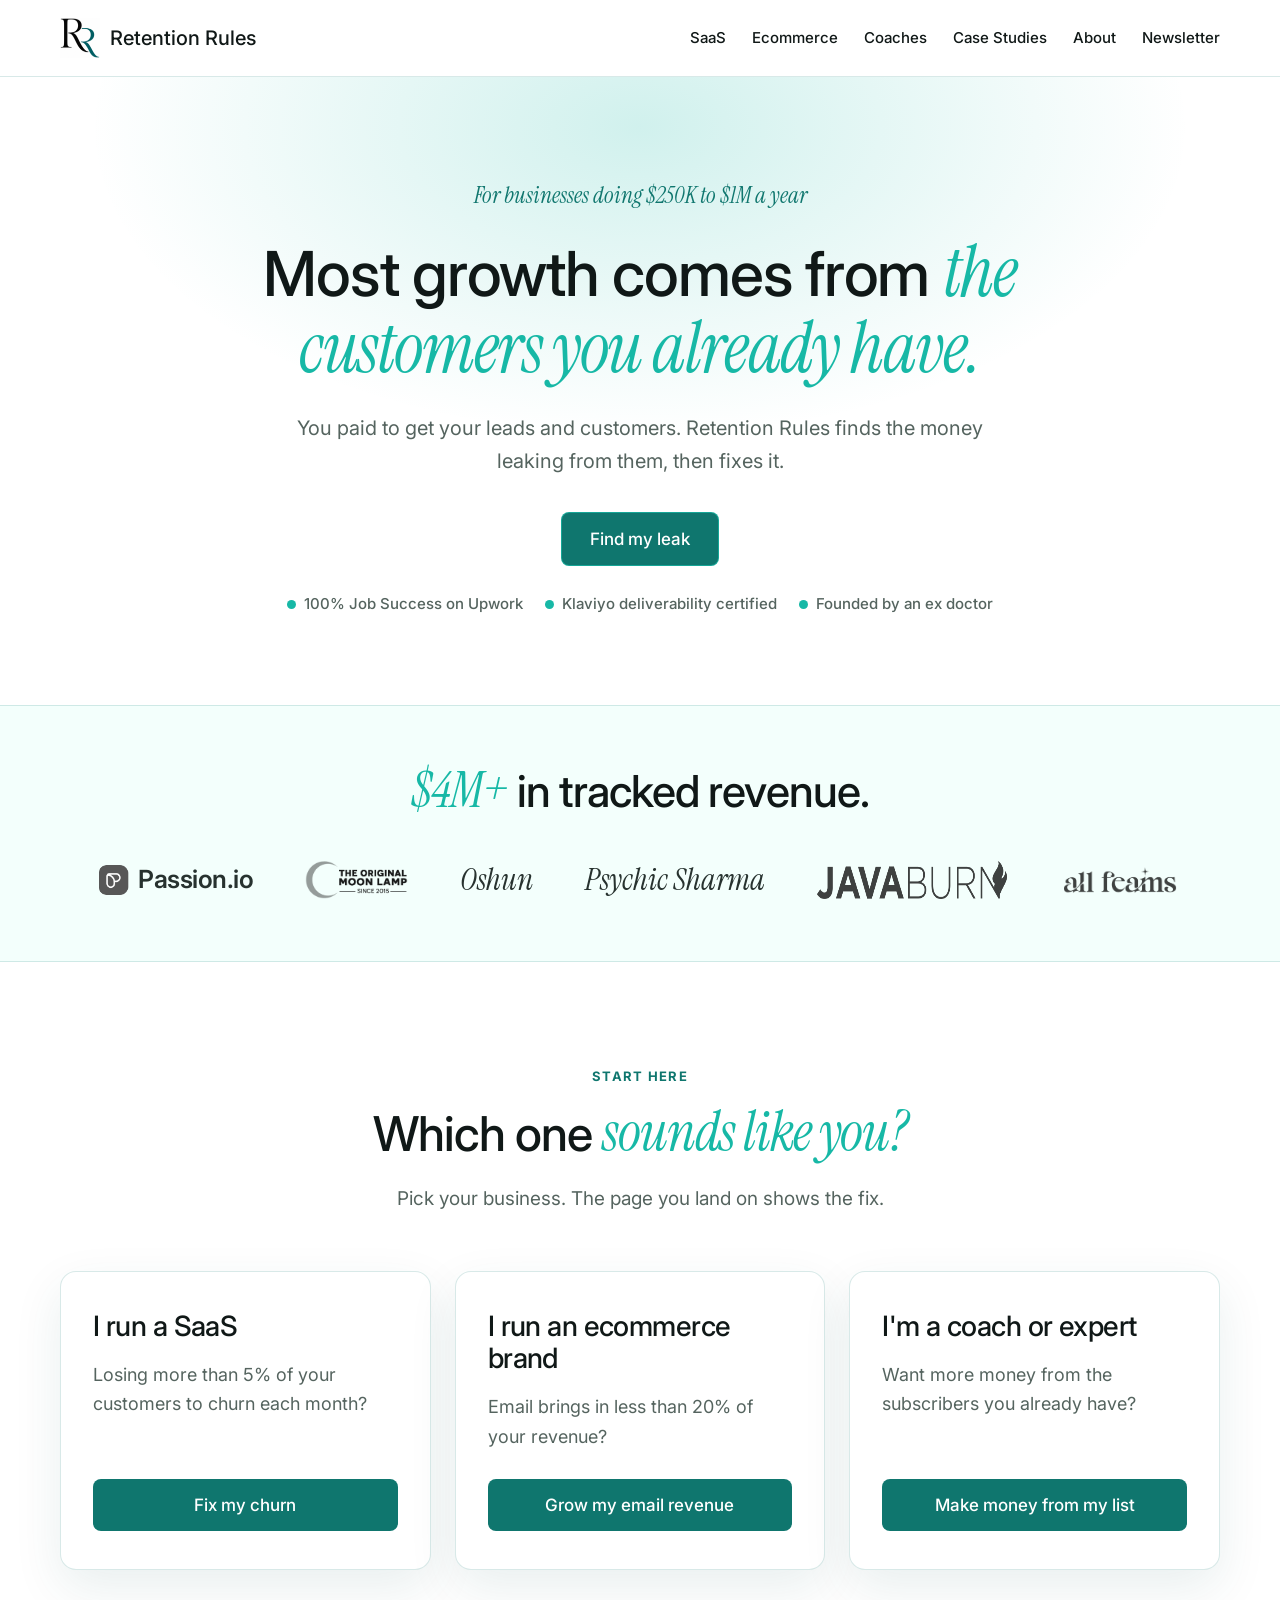
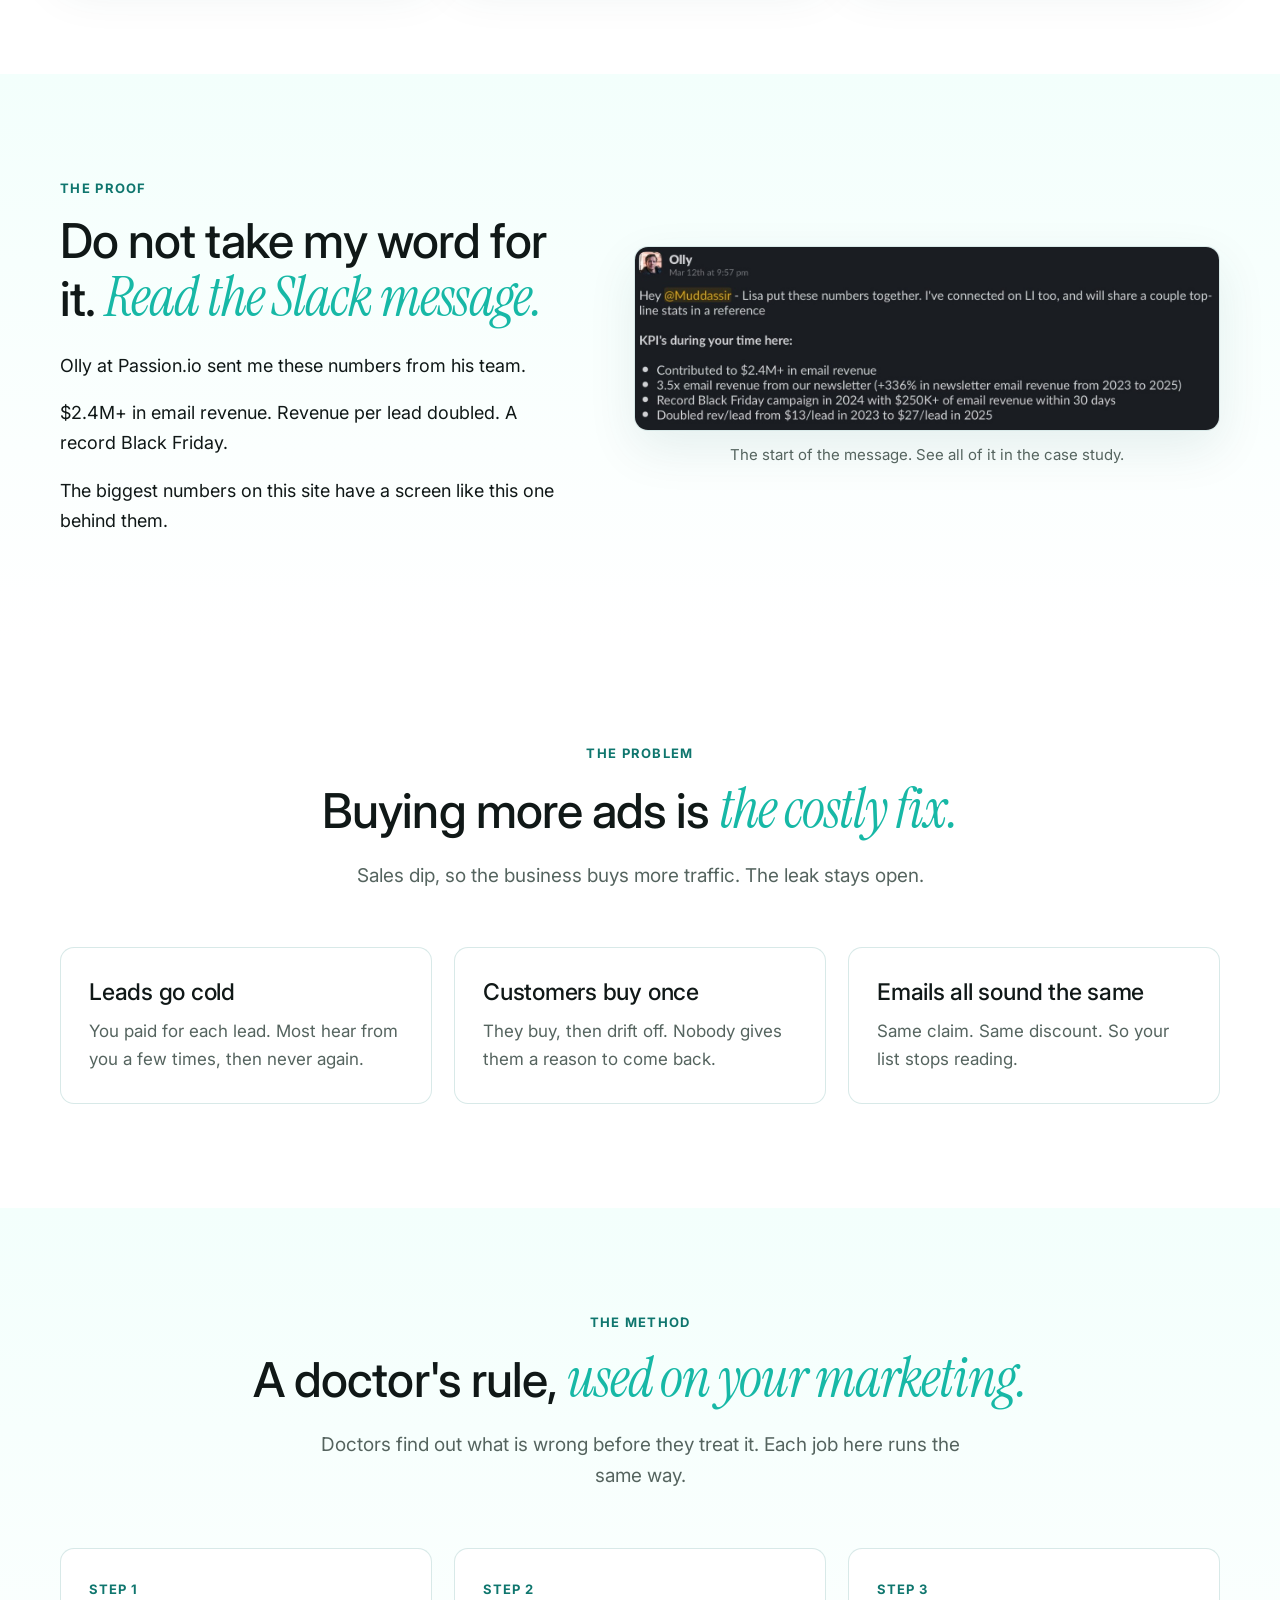
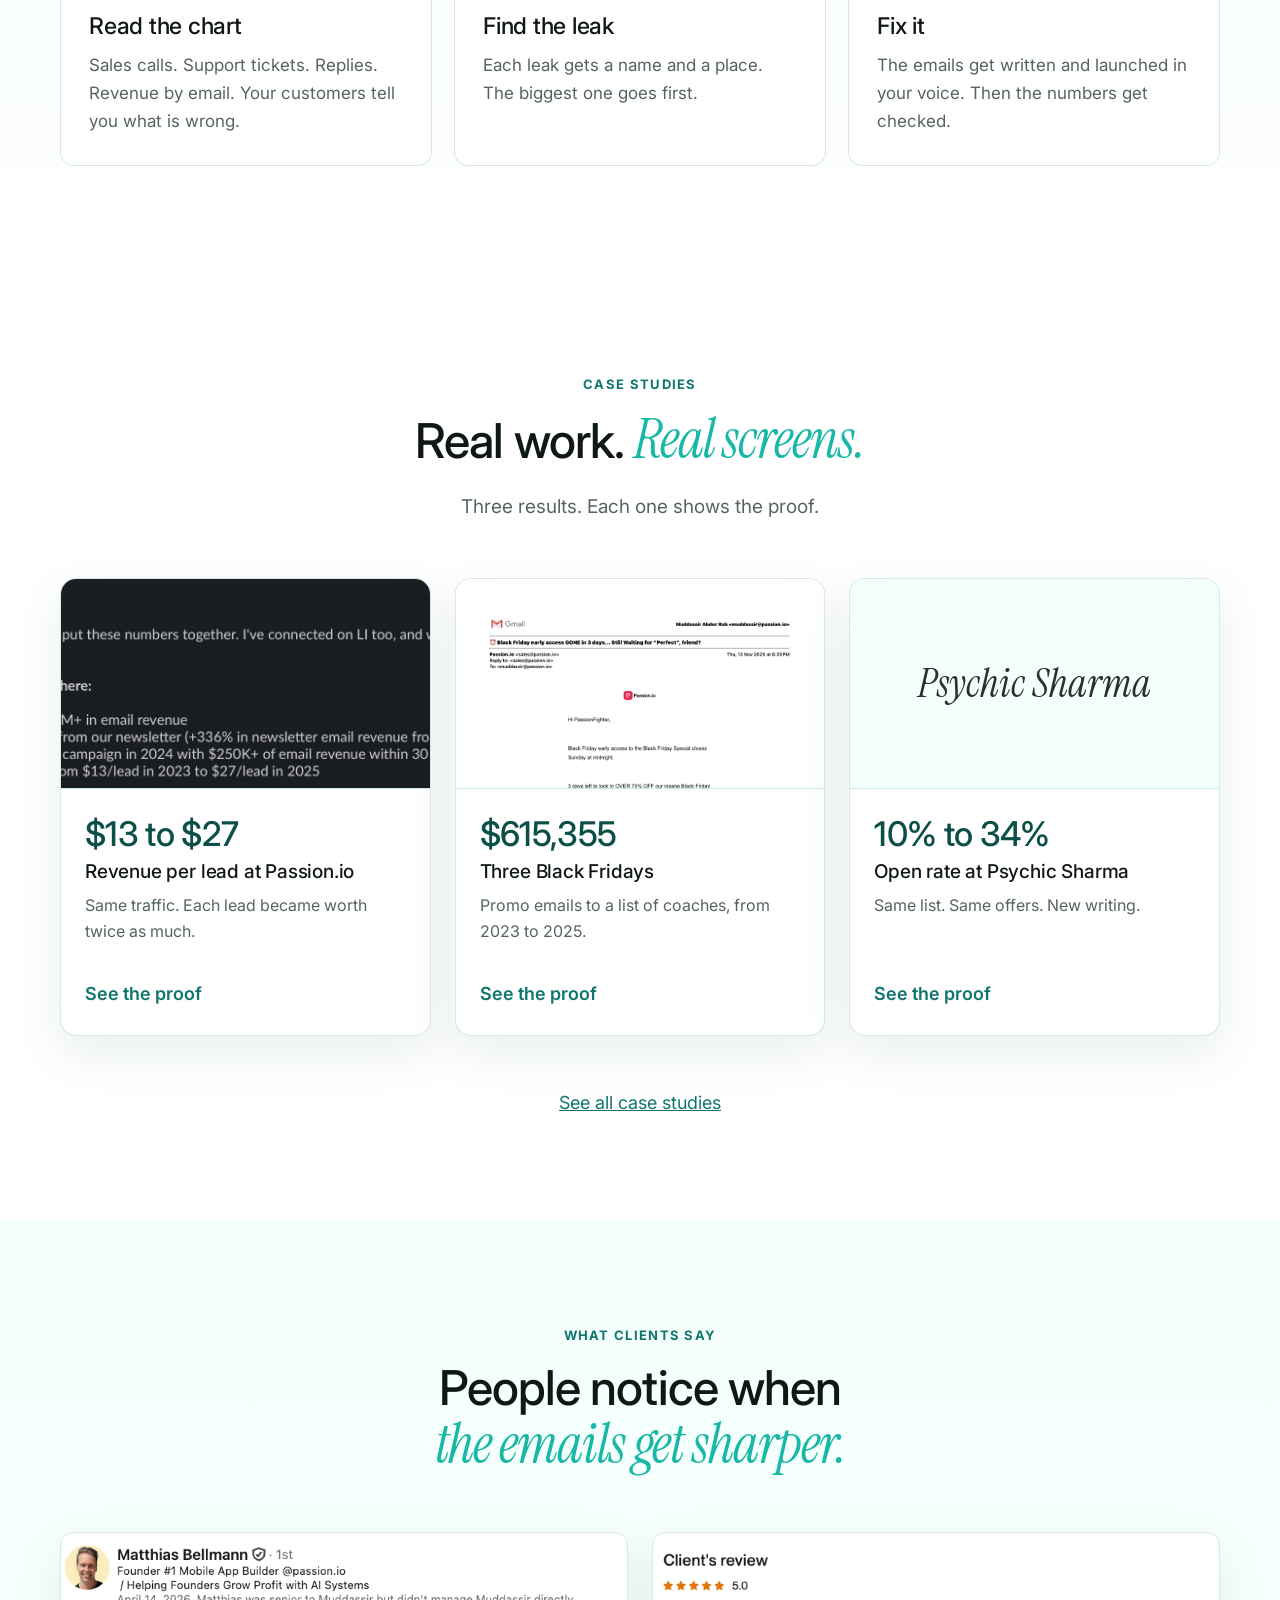
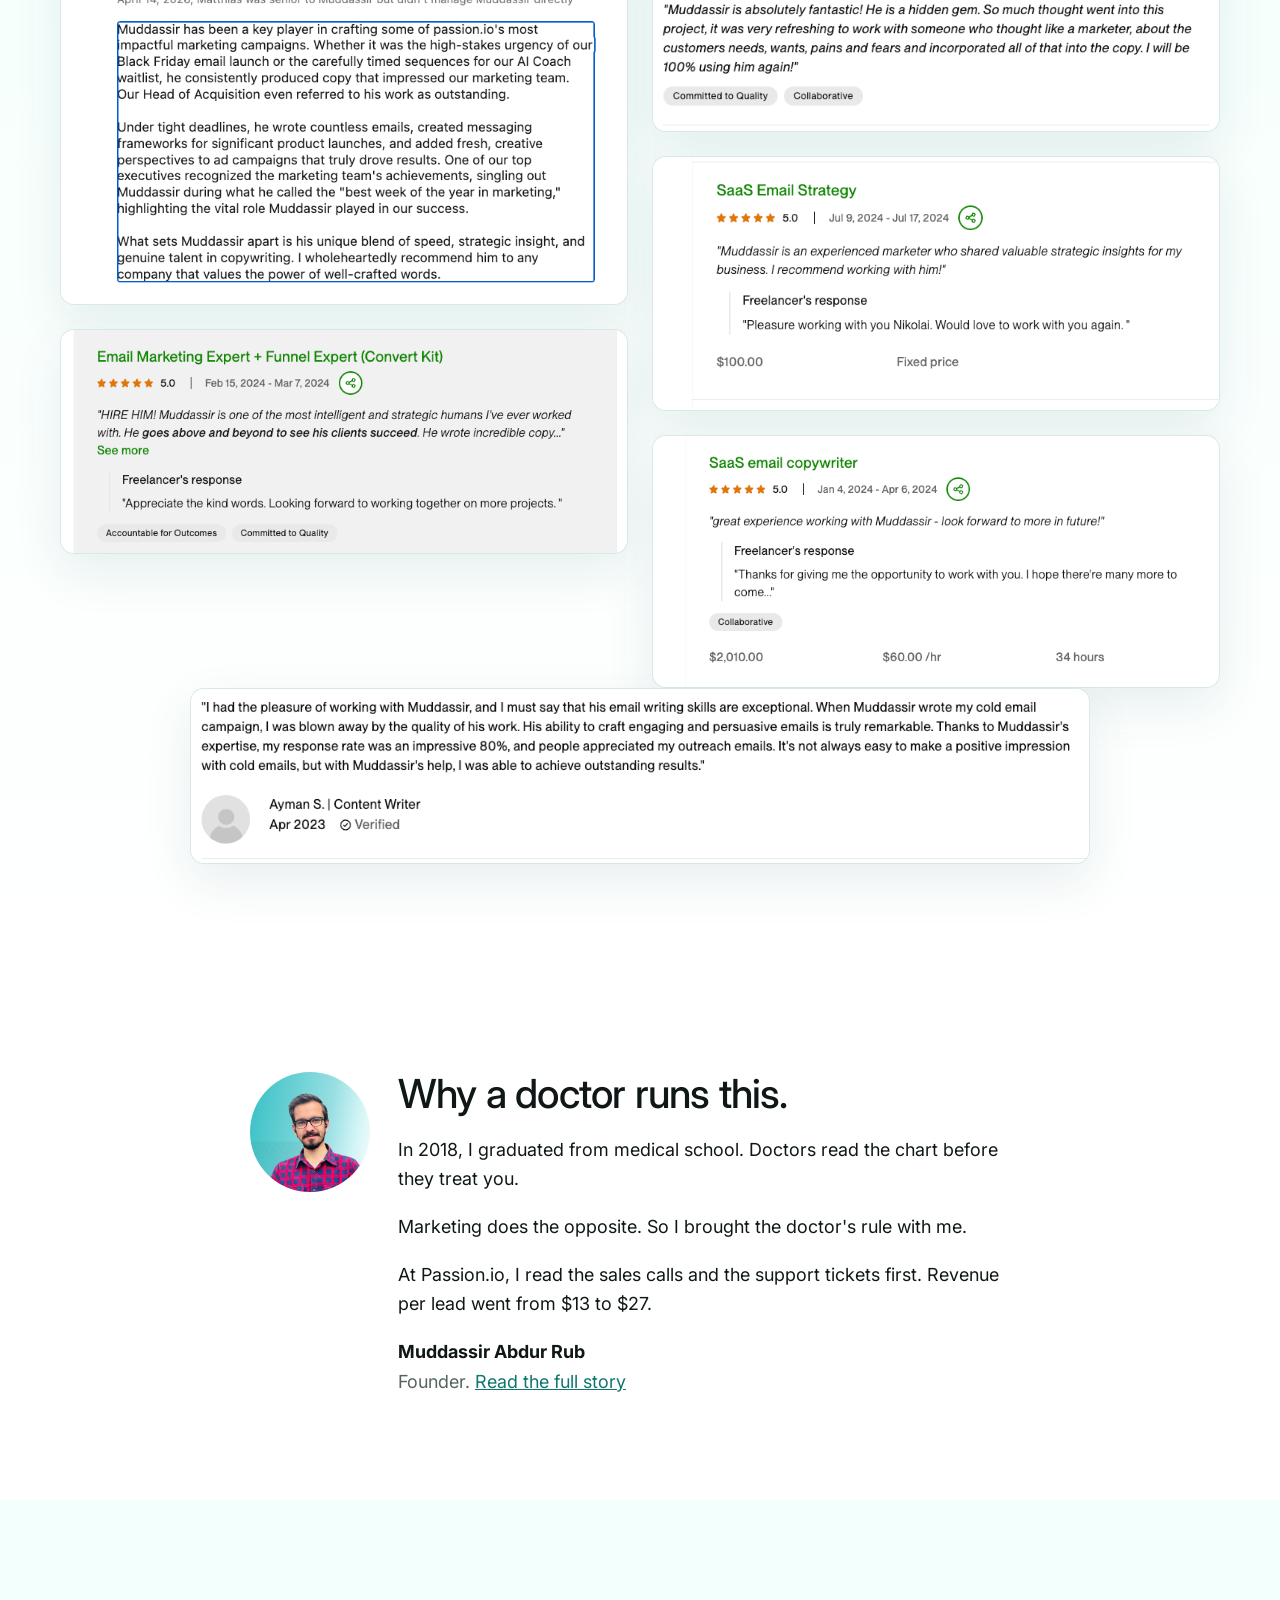
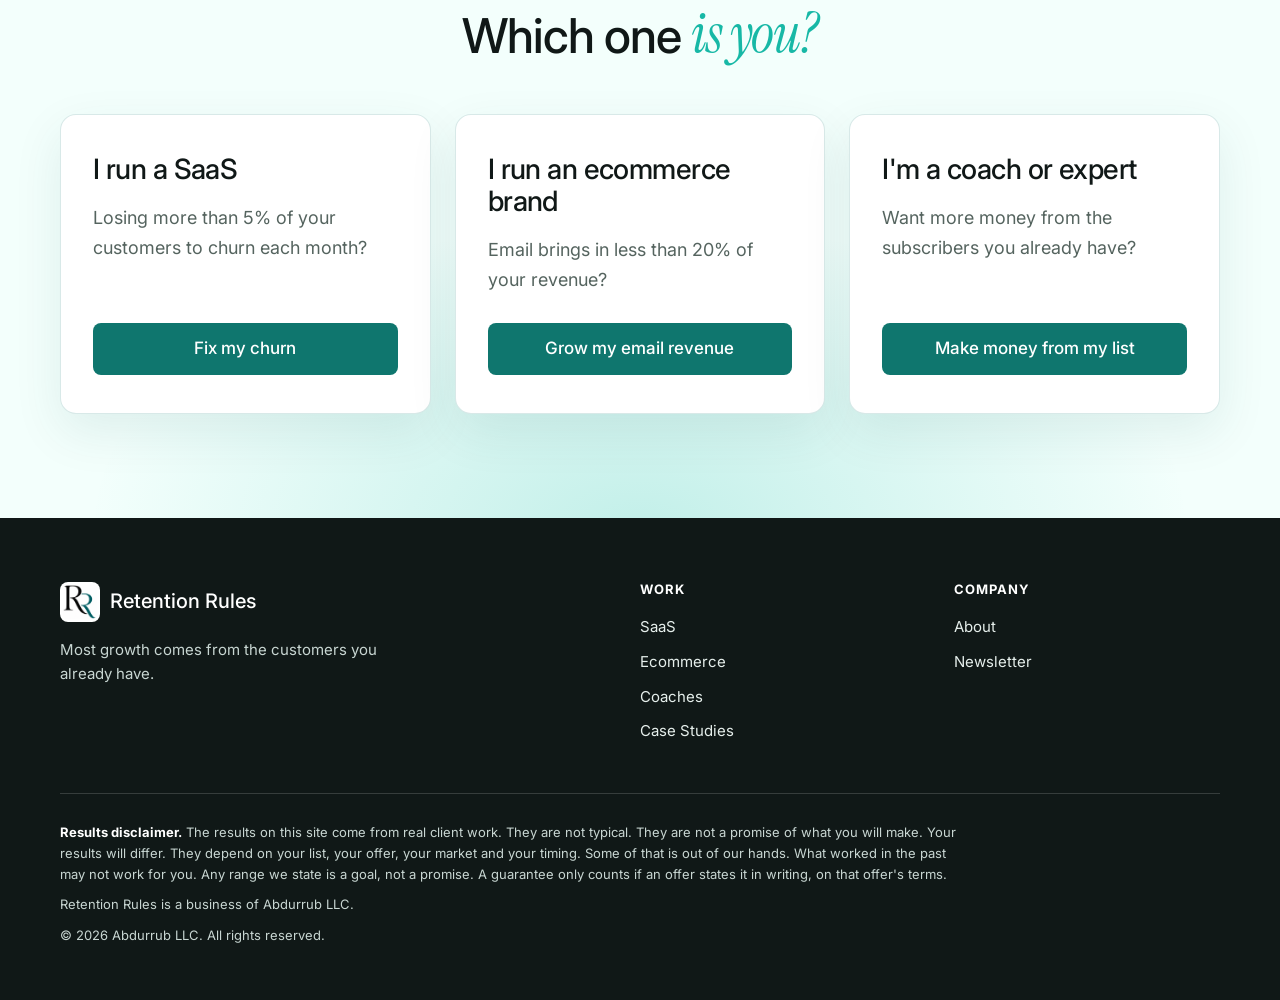
==== commit dc4665bd: "Correct the home page proof line Co-Authored-By: Claude Opus 5.5 <noreply@anthropic.com>" ====
--- a/index.html
+++ b/index.html
@@ -33,7 +33,7 @@
 <details class="menu"><summary>Menu</summary><div class="menu-links"><a href="/saas/">SaaS</a><a href="https://flows.retentionrules.com/">Ecommerce</a><a href="/coaches/">Coaches</a><a href="/case-studies/">Case Studies</a><a href="/about/">About</a><a href="https://letters.retentionrules.com/">Newsletter</a></div></details>
 </div></header>
 <main>
-<section class="hero"><div class="wrap"><p class="pill">For businesses doing $250K to $1M a year</p><h1>Most growth comes from <em>the customers you already have.</em></h1><p class="sub">You paid to get your leads and customers. Retention Rules finds the money leaking from them, then fixes it.</p><a class="btn" href="#choose">Find my leak</a><div class="trustline"><span>100% Job Success on Upwork</span><span>Klaviyo deliverability certified</span><span>Founded by an ex doctor</span></div></div></section><section class="trust"><div class="wrap"><h2><em>$4M+</em> in tracked revenue.</h2><div class="logos nocheck"><span class="lg pass"><img src="/images/logos/passion-mark.png" alt="" loading="lazy">Passion.io</span><span class="lg multi"><img src="/images/logos/moonlamp-wordmark.png" alt="The Original Moon Lamp" loading="lazy"></span><span class="lg word">Oshun</span><span class="lg word">Psychic Sharma</span><span class="lg"><img src="/images/logos/javaburn-logo.png" alt="Java Burn" loading="lazy"></span><span class="lg"><img src="/images/logos/allfemme-black.png" alt="Allfemme" loading="lazy"></span></div></div></section><section class="sec" id="choose"><div class="wrap"><div class="head"><span class="label">Start here</span><h2>Which one <em>sounds like you?</em></h2><p>Pick your business. The page you land on shows the fix.</p></div><div class="doors"><a class="door" href="/saas/"><span class="who">I run a SaaS</span><span class="prob">Losing more than 5% of your customers to churn each month?</span><span class="go">Fix my churn</span></a><a class="door" href="https://flows.retentionrules.com/"><span class="who">I run an ecommerce brand</span><span class="prob">Email brings in less than 20% of your revenue?</span><span class="go">Grow my email revenue</span></a><a class="door" href="/coaches/"><span class="who">I'm a coach or expert</span><span class="prob">Want more money from the subscribers you already have?</span><span class="go">Make money from my list</span></a></div></div></section><section class="sec panel"><div class="wrap"><div class="split"><div><span class="label">The proof</span><h2>Do not take my word for it. <em>Read the Slack message.</em></h2><p>Olly at Passion.io sent me these numbers from his team.</p><p>$2.4M+ in email revenue. Revenue per lead doubled. A record Black Friday.</p><p>Every number on this site has a screen like this one behind it.</p></div><figure class="shot"><div class="frame"><img src="/images/proof/olly-kpis.jpg" alt="Slack message from Olly at Passion.io listing total email revenue of $2,442,707, Black Fridays of $615,355, mini promos of $643,381, nurture emails of $68,564 and webinar follow ups of $1,115,407." loading="lazy"></div><figcaption>The start of the message. See all of it in the case study.</figcaption></figure></div></div></section><section class="sec "><div class="wrap"><div class="head"><span class="label">The problem</span><h2>Buying more ads is <em>the costly fix.</em></h2><p>Sales dip, so the business buys more traffic. The leak stays open.</p></div><div class="cards "><div class="card"><h3>Leads go cold</h3><p>You paid for each lead. Most hear from you a few times, then never again.</p></div><div class="card"><h3>Customers buy once</h3><p>They buy, then drift off. Nobody gives them a reason to come back.</p></div><div class="card"><h3>Emails all sound the same</h3><p>Same claim. Same discount. So your list stops reading.</p></div></div></div></section><section class="sec panel"><div class="wrap"><div class="head"><span class="label">The method</span><h2>A doctor's rule, <em>used on your marketing.</em></h2><p>Doctors find out what is wrong before they treat it. Each job here runs the same way.</p></div><div class="cards "><div class="card"><span class=tag>Step 1</span><h3>Read the chart</h3><p>Sales calls. Support tickets. Replies. Revenue by email. Your customers tell you what is wrong.</p></div><div class="card"><span class=tag>Step 2</span><h3>Find the leak</h3><p>Each leak gets a name and a place. The biggest one goes first.</p></div><div class="card"><span class=tag>Step 3</span><h3>Fix it</h3><p>The emails get written and launched in your voice. Then the numbers get checked.</p></div></div></div></section><section class="sec "><div class="wrap"><div class="head"><span class="label">Case studies</span><h2>Real work. <em>Real screens.</em></h2><p>Three results. Each one shows the proof.</p></div><div class="cases"><a class="case" href="/case-studies/saas/"><div class="pic"><img src="/images/proof/olly-kpis.jpg" alt="" loading="lazy"></div><div class="txt"><b>$13 to $27</b><h3>Revenue per lead at Passion.io</h3><p>Same traffic. Each lead became worth twice as much.</p><span class="more">See the proof</span></div></a><a class="case" href="/case-studies/coaches/"><div class="pic"><img src="/images/proof/bf-day3.png" alt="" loading="lazy"></div><div class="txt"><b>$615,355</b><h3>Three Black Fridays</h3><p>Promo emails to a list of coaches, from 2023 to 2025.</p><span class="more">See the proof</span></div></a><a class="case" href="/case-studies/ecommerce/"><div class="pic logo"><span class="lg word">Psychic Sharma</span></div><div class="txt"><b>10% to 34%</b><h3>Open rate at Psychic Sharma</h3><p>Same list. Same offers. New writing.</p><span class="more">See the proof</span></div></a></div><div class="action"><a href="/case-studies/">See all case studies</a></div></div></section><section class="sec panel"><div class="wrap"><div class="head"><span class="label">What clients say</span><h2>People notice when <em>the emails get sharper.</em></h2></div><div class="wall"><figure class="shot"><div class="frame"><img src="/images/proof/linkedin-matthias-passion-io.png" alt="LinkedIn recommendation from Matthias Bellmann, founder of Passion.io." loading="lazy"></div></figure><figure class="shot"><div class="frame"><img src="/images/proof/upwork-convertkit.png" alt="Five star Upwork review: Hire him. One of the most intelligent and strategic humans I have ever worked with." loading="lazy"></div></figure><figure class="shot"><div class="frame"><img src="/images/proof/upwork-fb-ads-brainhive.png" alt="Five star Upwork review: So much thought went into this project." loading="lazy"></div></figure><figure class="shot"><div class="frame"><img src="/images/proof/upwork-saas-email-strategy.png" alt="Five star Upwork review for SaaS email strategy." loading="lazy"></div></figure><figure class="shot"><div class="frame"><img src="/images/proof/upwork-saas-email-copywriter.png" alt="Five star Upwork review for a SaaS email copywriter job." loading="lazy"></div></figure></div><div class="wide"><figure class="shot"><div class="frame"><img src="/images/proof/upwork-ayman.png" alt="Verified Upwork testimonial: an 80% response rate on a cold email campaign." loading="lazy"></div></figure></div></div></section><section class="sec "><div class="wrap"><div class="founder"><img src="/images/muddassir.png" alt="Muddassir Abdur Rub" width="120" height="120"><div><h2>Why a doctor runs this.</h2><p>In 2018, I graduated from medical school. Doctors read the chart before they treat you.</p><p>Marketing does the opposite. So I brought the doctor's rule with me.</p><p>At Passion.io, I read the sales calls and the support tickets first. Revenue per lead went from $13 to $27.</p><strong>Muddassir Abdur Rub</strong><span class="muted">Founder. <a href="/about/">Read the full story</a></span></div></div></div></section><section class="close"><div class="wrap"><h2>Which one <em>is you?</em></h2><div class="doors"><a class="door" href="/saas/"><span class="who">I run a SaaS</span><span class="prob">Losing more than 5% of your customers to churn each month?</span><span class="go">Fix my churn</span></a><a class="door" href="https://flows.retentionrules.com/"><span class="who">I run an ecommerce brand</span><span class="prob">Email brings in less than 20% of your revenue?</span><span class="go">Grow my email revenue</span></a><a class="door" href="/coaches/"><span class="who">I'm a coach or expert</span><span class="prob">Want more money from the subscribers you already have?</span><span class="go">Make money from my list</span></a></div></div></section>
+<section class="hero"><div class="wrap"><p class="pill">For businesses doing $250K to $1M a year</p><h1>Most growth comes from <em>the customers you already have.</em></h1><p class="sub">You paid to get your leads and customers. Retention Rules finds the money leaking from them, then fixes it.</p><a class="btn" href="#choose">Find my leak</a><div class="trustline"><span>100% Job Success on Upwork</span><span>Klaviyo deliverability certified</span><span>Founded by an ex doctor</span></div></div></section><section class="trust"><div class="wrap"><h2><em>$4M+</em> in tracked revenue.</h2><div class="logos nocheck"><span class="lg pass"><img src="/images/logos/passion-mark.png" alt="" loading="lazy">Passion.io</span><span class="lg multi"><img src="/images/logos/moonlamp-wordmark.png" alt="The Original Moon Lamp" loading="lazy"></span><span class="lg word">Oshun</span><span class="lg word">Psychic Sharma</span><span class="lg"><img src="/images/logos/javaburn-logo.png" alt="Java Burn" loading="lazy"></span><span class="lg"><img src="/images/logos/allfemme-black.png" alt="Allfemme" loading="lazy"></span></div></div></section><section class="sec" id="choose"><div class="wrap"><div class="head"><span class="label">Start here</span><h2>Which one <em>sounds like you?</em></h2><p>Pick your business. The page you land on shows the fix.</p></div><div class="doors"><a class="door" href="/saas/"><span class="who">I run a SaaS</span><span class="prob">Losing more than 5% of your customers to churn each month?</span><span class="go">Fix my churn</span></a><a class="door" href="https://flows.retentionrules.com/"><span class="who">I run an ecommerce brand</span><span class="prob">Email brings in less than 20% of your revenue?</span><span class="go">Grow my email revenue</span></a><a class="door" href="/coaches/"><span class="who">I'm a coach or expert</span><span class="prob">Want more money from the subscribers you already have?</span><span class="go">Make money from my list</span></a></div></div></section><section class="sec panel"><div class="wrap"><div class="split"><div><span class="label">The proof</span><h2>Do not take my word for it. <em>Read the Slack message.</em></h2><p>Olly at Passion.io sent me these numbers from his team.</p><p>$2.4M+ in email revenue. Revenue per lead doubled. A record Black Friday.</p><p>The biggest numbers on this site have a screen like this one behind them.</p></div><figure class="shot"><div class="frame"><img src="/images/proof/olly-kpis.jpg" alt="Slack message from Olly at Passion.io listing total email revenue of $2,442,707, Black Fridays of $615,355, mini promos of $643,381, nurture emails of $68,564 and webinar follow ups of $1,115,407." loading="lazy"></div><figcaption>The start of the message. See all of it in the case study.</figcaption></figure></div></div></section><section class="sec "><div class="wrap"><div class="head"><span class="label">The problem</span><h2>Buying more ads is <em>the costly fix.</em></h2><p>Sales dip, so the business buys more traffic. The leak stays open.</p></div><div class="cards "><div class="card"><h3>Leads go cold</h3><p>You paid for each lead. Most hear from you a few times, then never again.</p></div><div class="card"><h3>Customers buy once</h3><p>They buy, then drift off. Nobody gives them a reason to come back.</p></div><div class="card"><h3>Emails all sound the same</h3><p>Same claim. Same discount. So your list stops reading.</p></div></div></div></section><section class="sec panel"><div class="wrap"><div class="head"><span class="label">The method</span><h2>A doctor's rule, <em>used on your marketing.</em></h2><p>Doctors find out what is wrong before they treat it. Each job here runs the same way.</p></div><div class="cards "><div class="card"><span class=tag>Step 1</span><h3>Read the chart</h3><p>Sales calls. Support tickets. Replies. Revenue by email. Your customers tell you what is wrong.</p></div><div class="card"><span class=tag>Step 2</span><h3>Find the leak</h3><p>Each leak gets a name and a place. The biggest one goes first.</p></div><div class="card"><span class=tag>Step 3</span><h3>Fix it</h3><p>The emails get written and launched in your voice. Then the numbers get checked.</p></div></div></div></section><section class="sec "><div class="wrap"><div class="head"><span class="label">Case studies</span><h2>Real work. <em>Real screens.</em></h2><p>Three results. Each one shows the proof.</p></div><div class="cases"><a class="case" href="/case-studies/saas/"><div class="pic"><img src="/images/proof/olly-kpis.jpg" alt="" loading="lazy"></div><div class="txt"><b>$13 to $27</b><h3>Revenue per lead at Passion.io</h3><p>Same traffic. Each lead became worth twice as much.</p><span class="more">See the proof</span></div></a><a class="case" href="/case-studies/coaches/"><div class="pic"><img src="/images/proof/bf-day3.png" alt="" loading="lazy"></div><div class="txt"><b>$615,355</b><h3>Three Black Fridays</h3><p>Promo emails to a list of coaches, from 2023 to 2025.</p><span class="more">See the proof</span></div></a><a class="case" href="/case-studies/ecommerce/"><div class="pic logo"><span class="lg word">Psychic Sharma</span></div><div class="txt"><b>10% to 34%</b><h3>Open rate at Psychic Sharma</h3><p>Same list. Same offers. New writing.</p><span class="more">See the proof</span></div></a></div><div class="action"><a href="/case-studies/">See all case studies</a></div></div></section><section class="sec panel"><div class="wrap"><div class="head"><span class="label">What clients say</span><h2>People notice when <em>the emails get sharper.</em></h2></div><div class="wall"><figure class="shot"><div class="frame"><img src="/images/proof/linkedin-matthias-passion-io.png" alt="LinkedIn recommendation from Matthias Bellmann, founder of Passion.io." loading="lazy"></div></figure><figure class="shot"><div class="frame"><img src="/images/proof/upwork-convertkit.png" alt="Five star Upwork review: Hire him. One of the most intelligent and strategic humans I have ever worked with." loading="lazy"></div></figure><figure class="shot"><div class="frame"><img src="/images/proof/upwork-fb-ads-brainhive.png" alt="Five star Upwork review: So much thought went into this project." loading="lazy"></div></figure><figure class="shot"><div class="frame"><img src="/images/proof/upwork-saas-email-strategy.png" alt="Five star Upwork review for SaaS email strategy." loading="lazy"></div></figure><figure class="shot"><div class="frame"><img src="/images/proof/upwork-saas-email-copywriter.png" alt="Five star Upwork review for a SaaS email copywriter job." loading="lazy"></div></figure></div><div class="wide"><figure class="shot"><div class="frame"><img src="/images/proof/upwork-ayman.png" alt="Verified Upwork testimonial: an 80% response rate on a cold email campaign." loading="lazy"></div></figure></div></div></section><section class="sec "><div class="wrap"><div class="founder"><img src="/images/muddassir.png" alt="Muddassir Abdur Rub" width="120" height="120"><div><h2>Why a doctor runs this.</h2><p>In 2018, I graduated from medical school. Doctors read the chart before they treat you.</p><p>Marketing does the opposite. So I brought the doctor's rule with me.</p><p>At Passion.io, I read the sales calls and the support tickets first. Revenue per lead went from $13 to $27.</p><strong>Muddassir Abdur Rub</strong><span class="muted">Founder. <a href="/about/">Read the full story</a></span></div></div></div></section><section class="close"><div class="wrap"><h2>Which one <em>is you?</em></h2><div class="doors"><a class="door" href="/saas/"><span class="who">I run a SaaS</span><span class="prob">Losing more than 5% of your customers to churn each month?</span><span class="go">Fix my churn</span></a><a class="door" href="https://flows.retentionrules.com/"><span class="who">I run an ecommerce brand</span><span class="prob">Email brings in less than 20% of your revenue?</span><span class="go">Grow my email revenue</span></a><a class="door" href="/coaches/"><span class="who">I'm a coach or expert</span><span class="prob">Want more money from the subscribers you already have?</span><span class="go">Make money from my list</span></a></div></div></section>
 </main>
 <footer class="site-foot"><div class="wrap">
 <div class="foot-top">
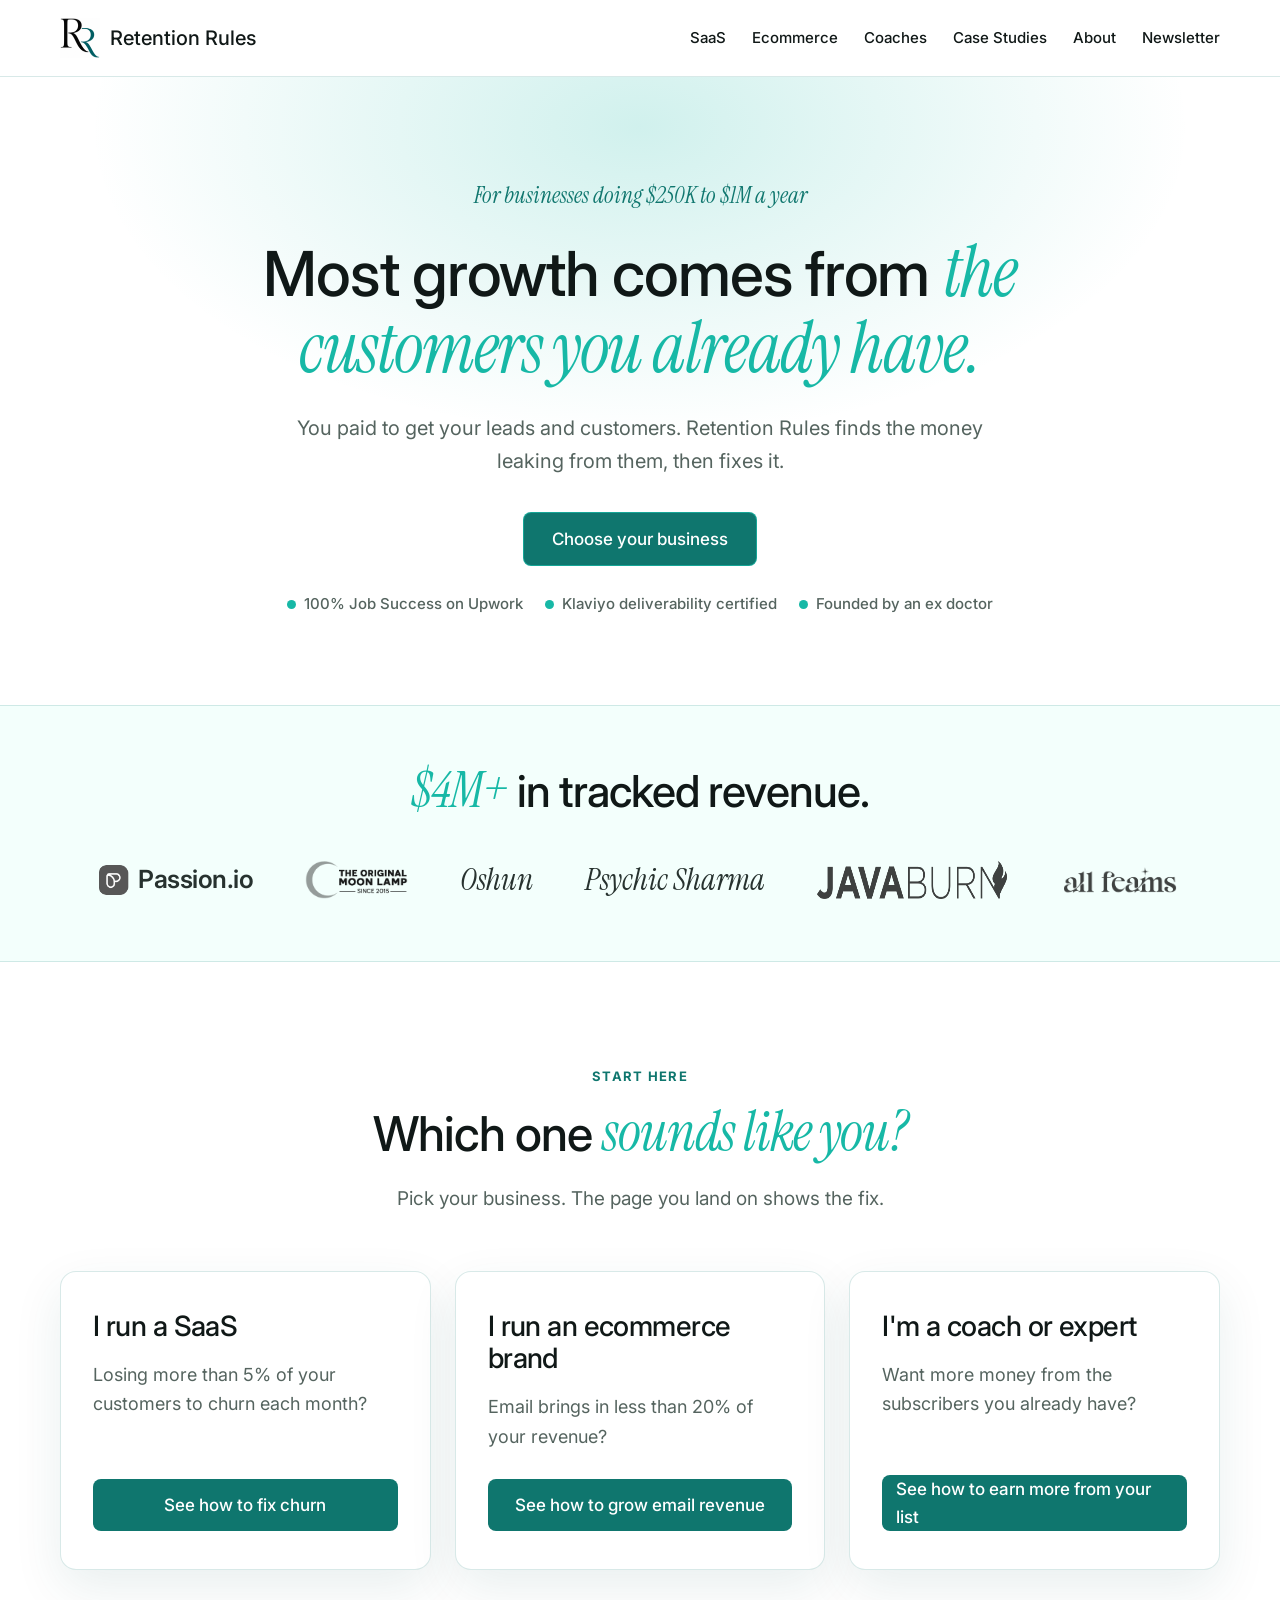
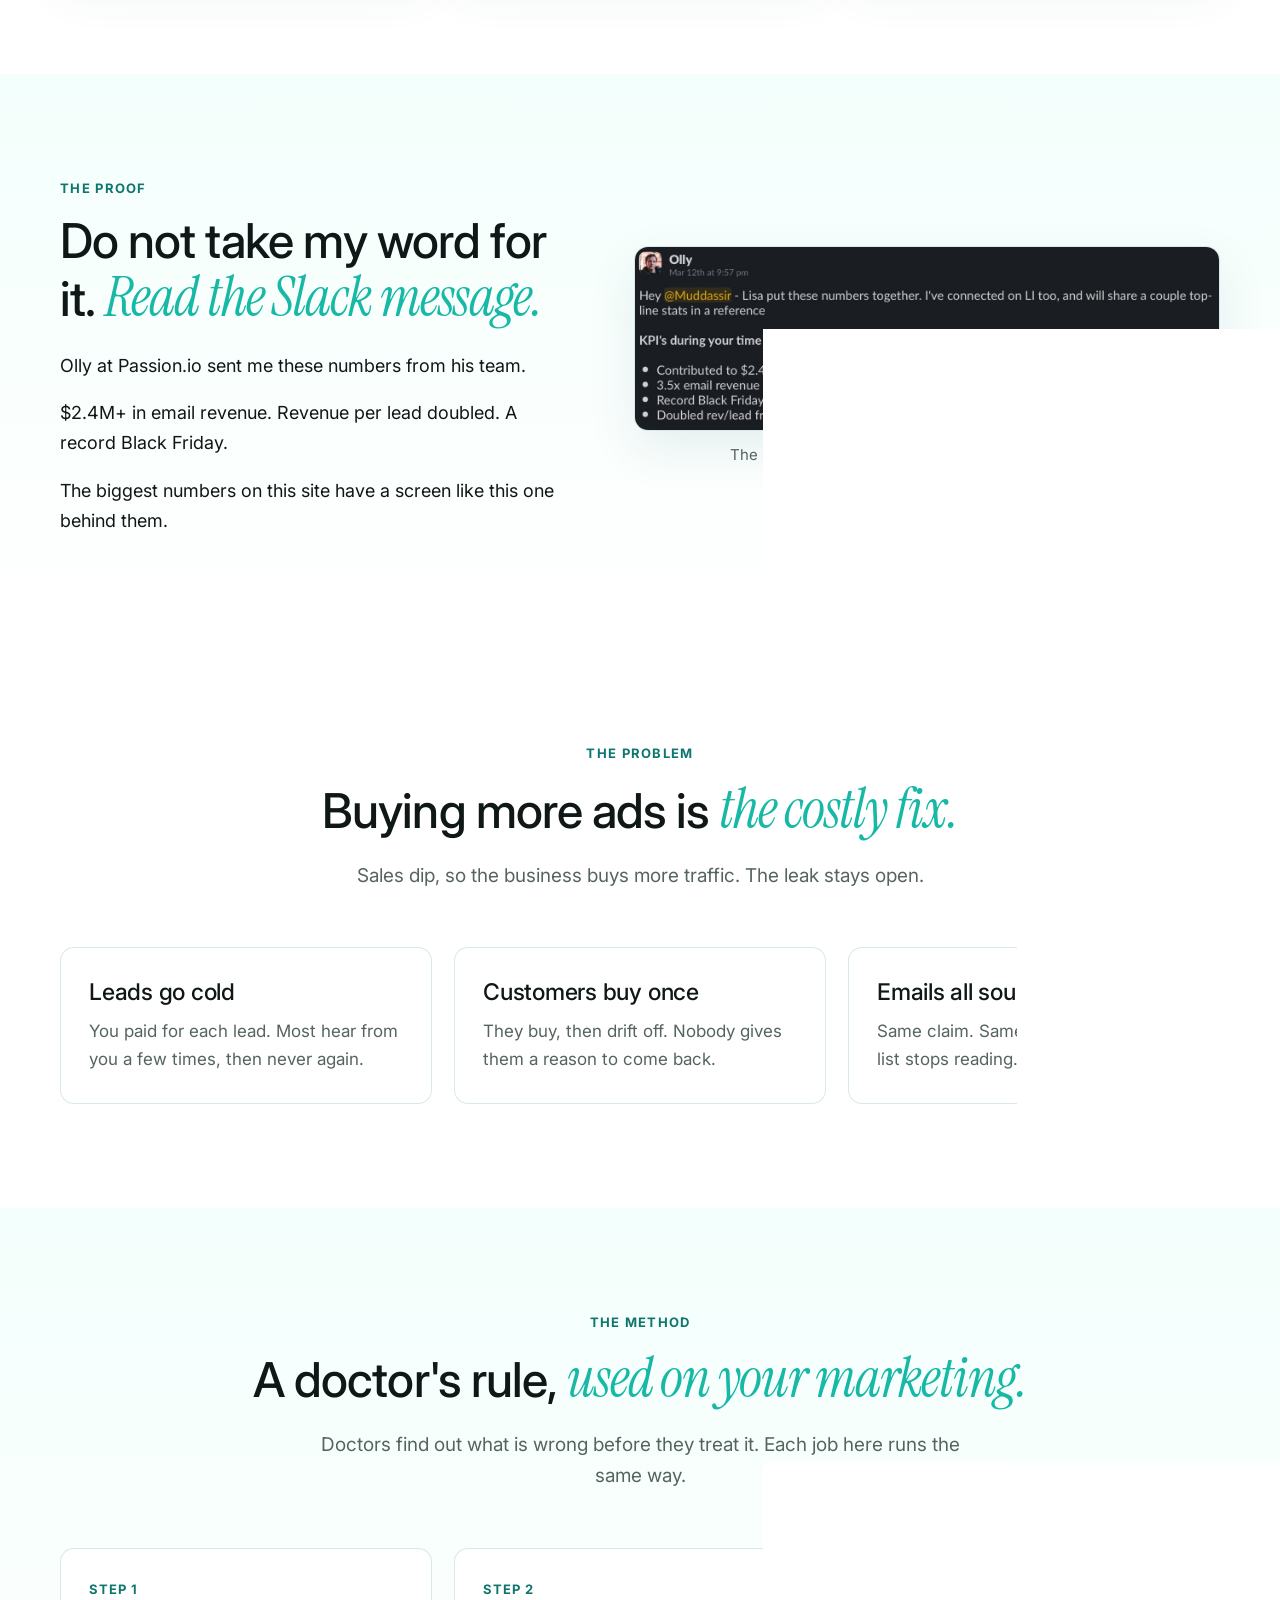
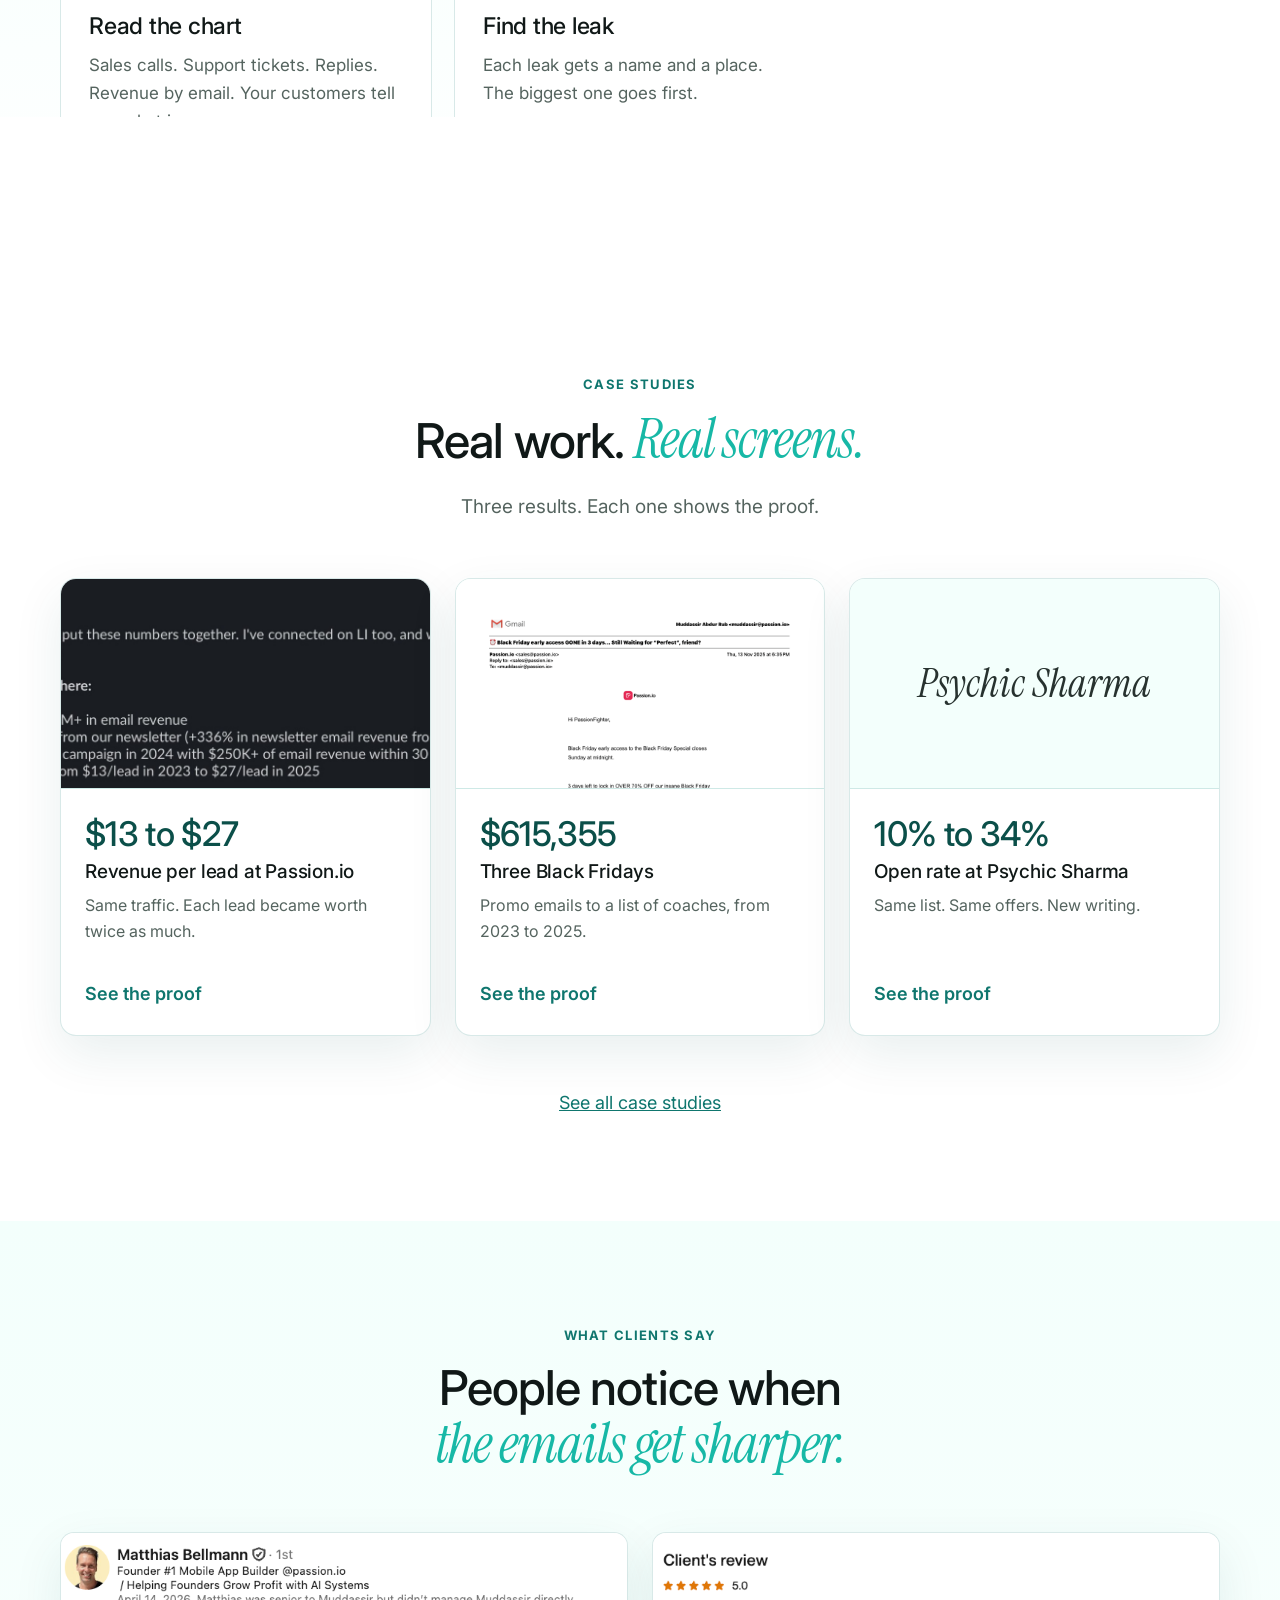
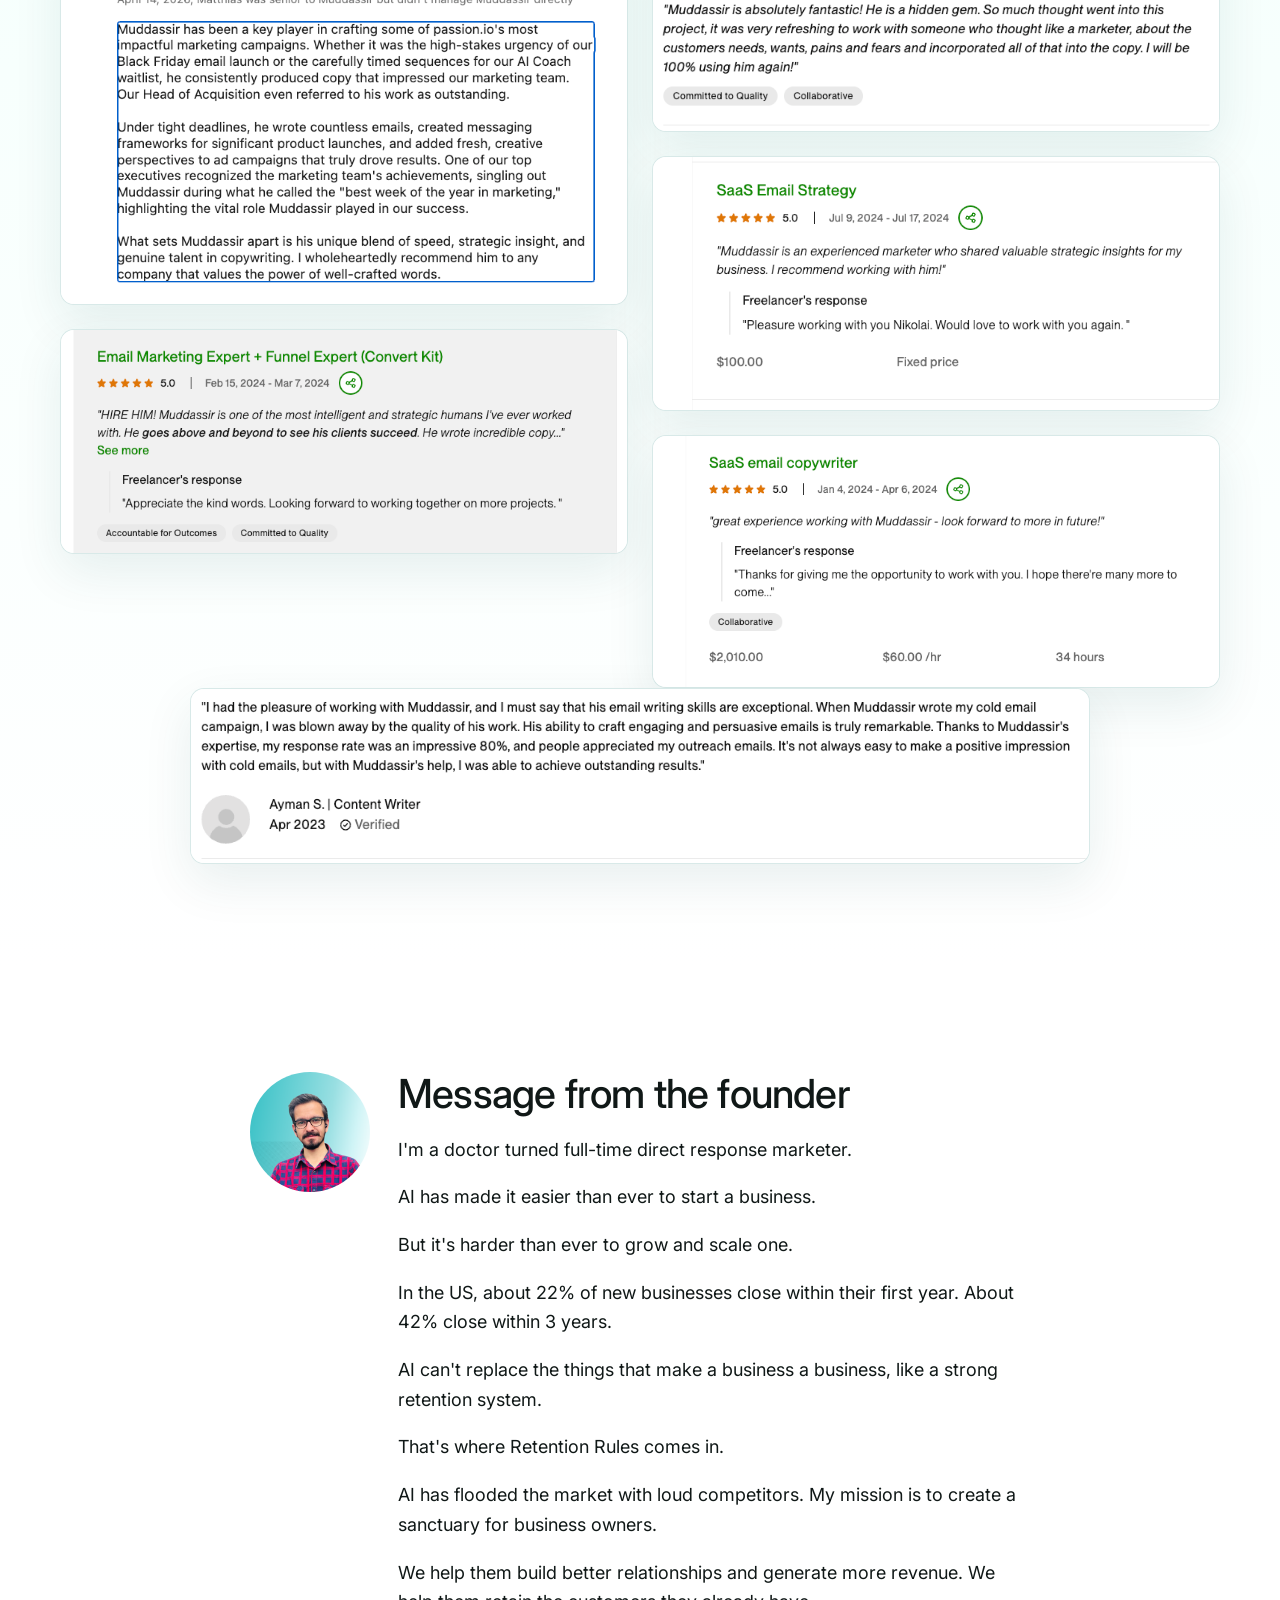
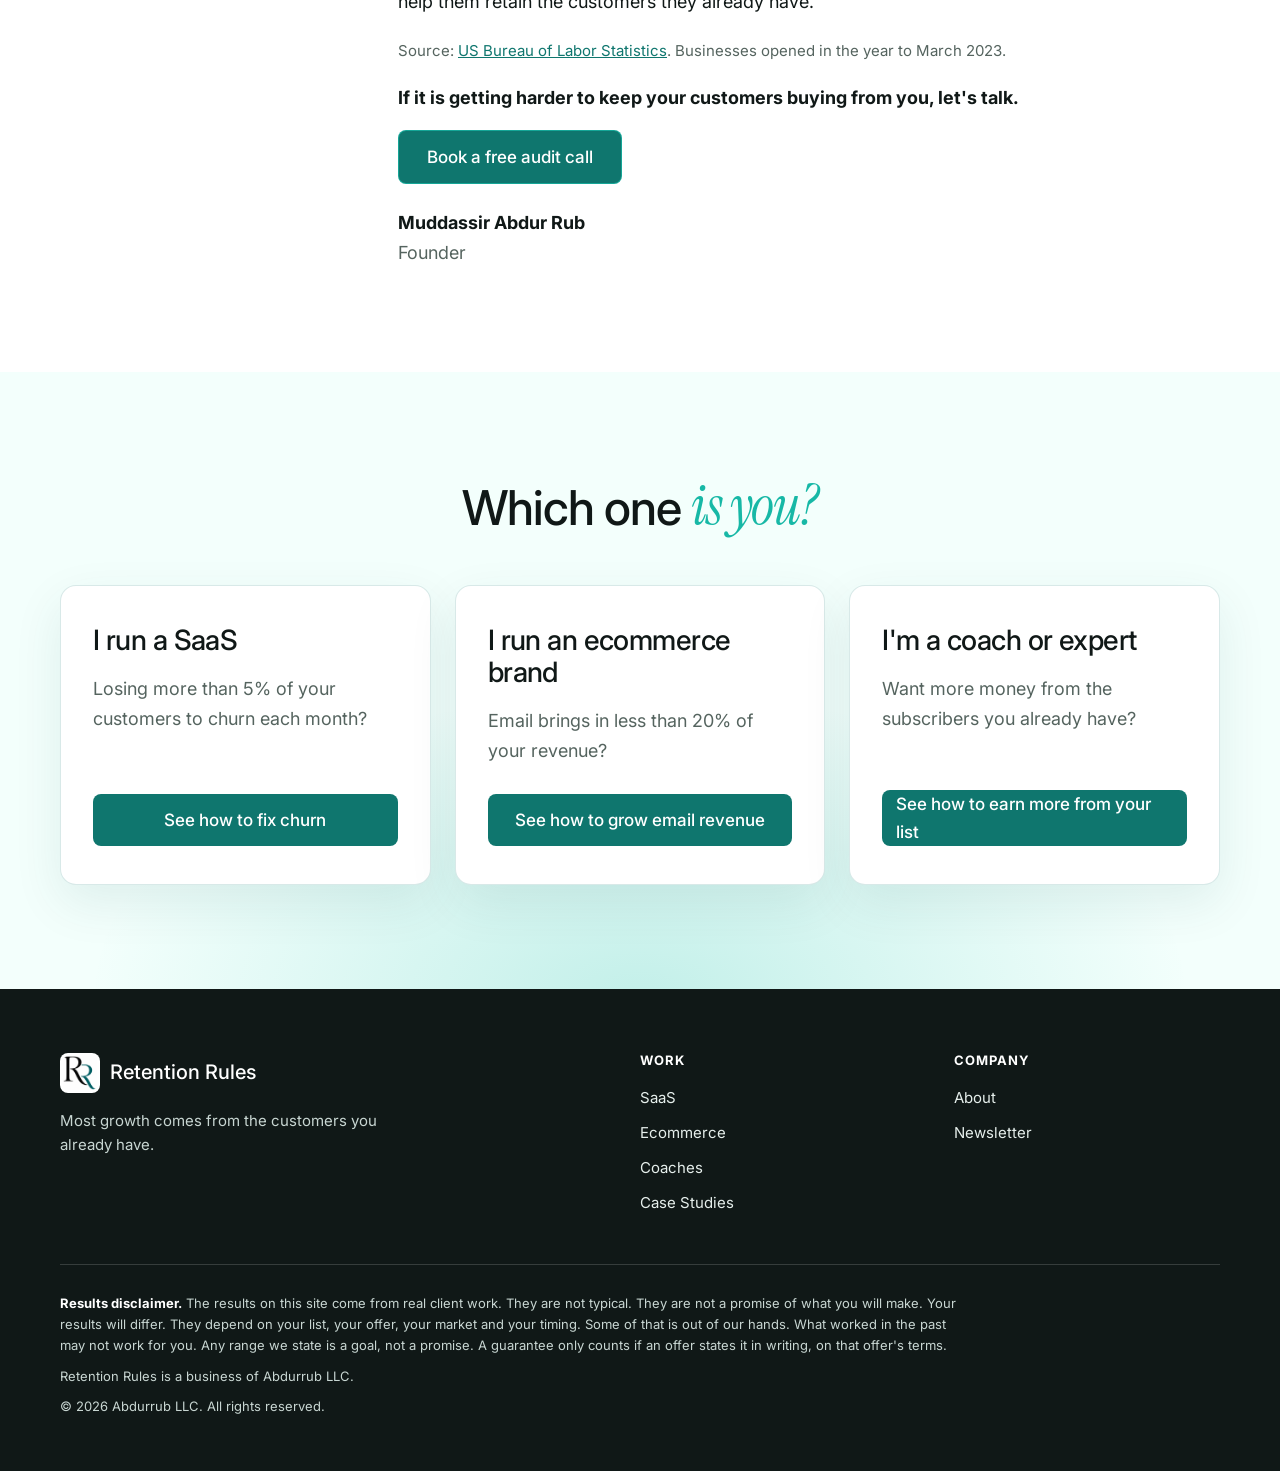
==== commit 8e8d65b0: "Use the founder's story and clearer buttons Co-Authored-By: Claude Opus 5.5 <noreply@anthropic.com>" ====
--- a/index.html
+++ b/index.html
@@ -33,7 +33,7 @@
 <details class="menu"><summary>Menu</summary><div class="menu-links"><a href="/saas/">SaaS</a><a href="https://flows.retentionrules.com/">Ecommerce</a><a href="/coaches/">Coaches</a><a href="/case-studies/">Case Studies</a><a href="/about/">About</a><a href="https://letters.retentionrules.com/">Newsletter</a></div></details>
 </div></header>
 <main>
-<section class="hero"><div class="wrap"><p class="pill">For businesses doing $250K to $1M a year</p><h1>Most growth comes from <em>the customers you already have.</em></h1><p class="sub">You paid to get your leads and customers. Retention Rules finds the money leaking from them, then fixes it.</p><a class="btn" href="#choose">Find my leak</a><div class="trustline"><span>100% Job Success on Upwork</span><span>Klaviyo deliverability certified</span><span>Founded by an ex doctor</span></div></div></section><section class="trust"><div class="wrap"><h2><em>$4M+</em> in tracked revenue.</h2><div class="logos nocheck"><span class="lg pass"><img src="/images/logos/passion-mark.png" alt="" loading="lazy">Passion.io</span><span class="lg multi"><img src="/images/logos/moonlamp-wordmark.png" alt="The Original Moon Lamp" loading="lazy"></span><span class="lg word">Oshun</span><span class="lg word">Psychic Sharma</span><span class="lg"><img src="/images/logos/javaburn-logo.png" alt="Java Burn" loading="lazy"></span><span class="lg"><img src="/images/logos/allfemme-black.png" alt="Allfemme" loading="lazy"></span></div></div></section><section class="sec" id="choose"><div class="wrap"><div class="head"><span class="label">Start here</span><h2>Which one <em>sounds like you?</em></h2><p>Pick your business. The page you land on shows the fix.</p></div><div class="doors"><a class="door" href="/saas/"><span class="who">I run a SaaS</span><span class="prob">Losing more than 5% of your customers to churn each month?</span><span class="go">Fix my churn</span></a><a class="door" href="https://flows.retentionrules.com/"><span class="who">I run an ecommerce brand</span><span class="prob">Email brings in less than 20% of your revenue?</span><span class="go">Grow my email revenue</span></a><a class="door" href="/coaches/"><span class="who">I'm a coach or expert</span><span class="prob">Want more money from the subscribers you already have?</span><span class="go">Make money from my list</span></a></div></div></section><section class="sec panel"><div class="wrap"><div class="split"><div><span class="label">The proof</span><h2>Do not take my word for it. <em>Read the Slack message.</em></h2><p>Olly at Passion.io sent me these numbers from his team.</p><p>$2.4M+ in email revenue. Revenue per lead doubled. A record Black Friday.</p><p>The biggest numbers on this site have a screen like this one behind them.</p></div><figure class="shot"><div class="frame"><img src="/images/proof/olly-kpis.jpg" alt="Slack message from Olly at Passion.io listing total email revenue of $2,442,707, Black Fridays of $615,355, mini promos of $643,381, nurture emails of $68,564 and webinar follow ups of $1,115,407." loading="lazy"></div><figcaption>The start of the message. See all of it in the case study.</figcaption></figure></div></div></section><section class="sec "><div class="wrap"><div class="head"><span class="label">The problem</span><h2>Buying more ads is <em>the costly fix.</em></h2><p>Sales dip, so the business buys more traffic. The leak stays open.</p></div><div class="cards "><div class="card"><h3>Leads go cold</h3><p>You paid for each lead. Most hear from you a few times, then never again.</p></div><div class="card"><h3>Customers buy once</h3><p>They buy, then drift off. Nobody gives them a reason to come back.</p></div><div class="card"><h3>Emails all sound the same</h3><p>Same claim. Same discount. So your list stops reading.</p></div></div></div></section><section class="sec panel"><div class="wrap"><div class="head"><span class="label">The method</span><h2>A doctor's rule, <em>used on your marketing.</em></h2><p>Doctors find out what is wrong before they treat it. Each job here runs the same way.</p></div><div class="cards "><div class="card"><span class=tag>Step 1</span><h3>Read the chart</h3><p>Sales calls. Support tickets. Replies. Revenue by email. Your customers tell you what is wrong.</p></div><div class="card"><span class=tag>Step 2</span><h3>Find the leak</h3><p>Each leak gets a name and a place. The biggest one goes first.</p></div><div class="card"><span class=tag>Step 3</span><h3>Fix it</h3><p>The emails get written and launched in your voice. Then the numbers get checked.</p></div></div></div></section><section class="sec "><div class="wrap"><div class="head"><span class="label">Case studies</span><h2>Real work. <em>Real screens.</em></h2><p>Three results. Each one shows the proof.</p></div><div class="cases"><a class="case" href="/case-studies/saas/"><div class="pic"><img src="/images/proof/olly-kpis.jpg" alt="" loading="lazy"></div><div class="txt"><b>$13 to $27</b><h3>Revenue per lead at Passion.io</h3><p>Same traffic. Each lead became worth twice as much.</p><span class="more">See the proof</span></div></a><a class="case" href="/case-studies/coaches/"><div class="pic"><img src="/images/proof/bf-day3.png" alt="" loading="lazy"></div><div class="txt"><b>$615,355</b><h3>Three Black Fridays</h3><p>Promo emails to a list of coaches, from 2023 to 2025.</p><span class="more">See the proof</span></div></a><a class="case" href="/case-studies/ecommerce/"><div class="pic logo"><span class="lg word">Psychic Sharma</span></div><div class="txt"><b>10% to 34%</b><h3>Open rate at Psychic Sharma</h3><p>Same list. Same offers. New writing.</p><span class="more">See the proof</span></div></a></div><div class="action"><a href="/case-studies/">See all case studies</a></div></div></section><section class="sec panel"><div class="wrap"><div class="head"><span class="label">What clients say</span><h2>People notice when <em>the emails get sharper.</em></h2></div><div class="wall"><figure class="shot"><div class="frame"><img src="/images/proof/linkedin-matthias-passion-io.png" alt="LinkedIn recommendation from Matthias Bellmann, founder of Passion.io." loading="lazy"></div></figure><figure class="shot"><div class="frame"><img src="/images/proof/upwork-convertkit.png" alt="Five star Upwork review: Hire him. One of the most intelligent and strategic humans I have ever worked with." loading="lazy"></div></figure><figure class="shot"><div class="frame"><img src="/images/proof/upwork-fb-ads-brainhive.png" alt="Five star Upwork review: So much thought went into this project." loading="lazy"></div></figure><figure class="shot"><div class="frame"><img src="/images/proof/upwork-saas-email-strategy.png" alt="Five star Upwork review for SaaS email strategy." loading="lazy"></div></figure><figure class="shot"><div class="frame"><img src="/images/proof/upwork-saas-email-copywriter.png" alt="Five star Upwork review for a SaaS email copywriter job." loading="lazy"></div></figure></div><div class="wide"><figure class="shot"><div class="frame"><img src="/images/proof/upwork-ayman.png" alt="Verified Upwork testimonial: an 80% response rate on a cold email campaign." loading="lazy"></div></figure></div></div></section><section class="sec "><div class="wrap"><div class="founder"><img src="/images/muddassir.png" alt="Muddassir Abdur Rub" width="120" height="120"><div><h2>Why a doctor runs this.</h2><p>In 2018, I graduated from medical school. Doctors read the chart before they treat you.</p><p>Marketing does the opposite. So I brought the doctor's rule with me.</p><p>At Passion.io, I read the sales calls and the support tickets first. Revenue per lead went from $13 to $27.</p><strong>Muddassir Abdur Rub</strong><span class="muted">Founder. <a href="/about/">Read the full story</a></span></div></div></div></section><section class="close"><div class="wrap"><h2>Which one <em>is you?</em></h2><div class="doors"><a class="door" href="/saas/"><span class="who">I run a SaaS</span><span class="prob">Losing more than 5% of your customers to churn each month?</span><span class="go">Fix my churn</span></a><a class="door" href="https://flows.retentionrules.com/"><span class="who">I run an ecommerce brand</span><span class="prob">Email brings in less than 20% of your revenue?</span><span class="go">Grow my email revenue</span></a><a class="door" href="/coaches/"><span class="who">I'm a coach or expert</span><span class="prob">Want more money from the subscribers you already have?</span><span class="go">Make money from my list</span></a></div></div></section>
+<section class="hero"><div class="wrap"><p class="pill">For businesses doing $250K to $1M a year</p><h1>Most growth comes from <em>the customers you already have.</em></h1><p class="sub">You paid to get your leads and customers. Retention Rules finds the money leaking from them, then fixes it.</p><a class="btn" href="#choose">Choose your business</a><div class="trustline"><span>100% Job Success on Upwork</span><span>Klaviyo deliverability certified</span><span>Founded by an ex doctor</span></div></div></section><section class="trust"><div class="wrap"><h2><em>$4M+</em> in tracked revenue.</h2><div class="logos nocheck"><span class="lg pass"><img src="/images/logos/passion-mark.png" alt="" loading="lazy">Passion.io</span><span class="lg multi"><img src="/images/logos/moonlamp-wordmark.png" alt="The Original Moon Lamp" loading="lazy"></span><span class="lg word">Oshun</span><span class="lg word">Psychic Sharma</span><span class="lg"><img src="/images/logos/javaburn-logo.png" alt="Java Burn" loading="lazy"></span><span class="lg"><img src="/images/logos/allfemme-black.png" alt="Allfemme" loading="lazy"></span></div></div></section><section class="sec" id="choose"><div class="wrap"><div class="head"><span class="label">Start here</span><h2>Which one <em>sounds like you?</em></h2><p>Pick your business. The page you land on shows the fix.</p></div><div class="doors"><a class="door" href="/saas/"><span class="who">I run a SaaS</span><span class="prob">Losing more than 5% of your customers to churn each month?</span><span class="go">See how to fix churn</span></a><a class="door" href="https://flows.retentionrules.com/"><span class="who">I run an ecommerce brand</span><span class="prob">Email brings in less than 20% of your revenue?</span><span class="go">See how to grow email revenue</span></a><a class="door" href="/coaches/"><span class="who">I'm a coach or expert</span><span class="prob">Want more money from the subscribers you already have?</span><span class="go">See how to earn more from your list</span></a></div></div></section><section class="sec panel"><div class="wrap"><div class="split"><div><span class="label">The proof</span><h2>Do not take my word for it. <em>Read the Slack message.</em></h2><p>Olly at Passion.io sent me these numbers from his team.</p><p>$2.4M+ in email revenue. Revenue per lead doubled. A record Black Friday.</p><p>The biggest numbers on this site have a screen like this one behind them.</p></div><figure class="shot"><div class="frame"><img src="/images/proof/olly-kpis.jpg" alt="Slack message from Olly at Passion.io listing total email revenue of $2,442,707, Black Fridays of $615,355, mini promos of $643,381, nurture emails of $68,564 and webinar follow ups of $1,115,407." loading="lazy"></div><figcaption>The start of the message. See all of it in the case study.</figcaption></figure></div></div></section><section class="sec "><div class="wrap"><div class="head"><span class="label">The problem</span><h2>Buying more ads is <em>the costly fix.</em></h2><p>Sales dip, so the business buys more traffic. The leak stays open.</p></div><div class="cards "><div class="card"><h3>Leads go cold</h3><p>You paid for each lead. Most hear from you a few times, then never again.</p></div><div class="card"><h3>Customers buy once</h3><p>They buy, then drift off. Nobody gives them a reason to come back.</p></div><div class="card"><h3>Emails all sound the same</h3><p>Same claim. Same discount. So your list stops reading.</p></div></div></div></section><section class="sec panel"><div class="wrap"><div class="head"><span class="label">The method</span><h2>A doctor's rule, <em>used on your marketing.</em></h2><p>Doctors find out what is wrong before they treat it. Each job here runs the same way.</p></div><div class="cards "><div class="card"><span class=tag>Step 1</span><h3>Read the chart</h3><p>Sales calls. Support tickets. Replies. Revenue by email. Your customers tell you what is wrong.</p></div><div class="card"><span class=tag>Step 2</span><h3>Find the leak</h3><p>Each leak gets a name and a place. The biggest one goes first.</p></div><div class="card"><span class=tag>Step 3</span><h3>Fix it</h3><p>The emails get written and launched in your voice. Then the numbers get checked.</p></div></div></div></section><section class="sec "><div class="wrap"><div class="head"><span class="label">Case studies</span><h2>Real work. <em>Real screens.</em></h2><p>Three results. Each one shows the proof.</p></div><div class="cases"><a class="case" href="/case-studies/saas/"><div class="pic"><img src="/images/proof/olly-kpis.jpg" alt="" loading="lazy"></div><div class="txt"><b>$13 to $27</b><h3>Revenue per lead at Passion.io</h3><p>Same traffic. Each lead became worth twice as much.</p><span class="more">See the proof</span></div></a><a class="case" href="/case-studies/coaches/"><div class="pic"><img src="/images/proof/bf-day3.png" alt="" loading="lazy"></div><div class="txt"><b>$615,355</b><h3>Three Black Fridays</h3><p>Promo emails to a list of coaches, from 2023 to 2025.</p><span class="more">See the proof</span></div></a><a class="case" href="/case-studies/ecommerce/"><div class="pic logo"><span class="lg word">Psychic Sharma</span></div><div class="txt"><b>10% to 34%</b><h3>Open rate at Psychic Sharma</h3><p>Same list. Same offers. New writing.</p><span class="more">See the proof</span></div></a></div><div class="action"><a href="/case-studies/">See all case studies</a></div></div></section><section class="sec panel"><div class="wrap"><div class="head"><span class="label">What clients say</span><h2>People notice when <em>the emails get sharper.</em></h2></div><div class="wall"><figure class="shot"><div class="frame"><img src="/images/proof/linkedin-matthias-passion-io.png" alt="LinkedIn recommendation from Matthias Bellmann, founder of Passion.io." loading="lazy"></div></figure><figure class="shot"><div class="frame"><img src="/images/proof/upwork-convertkit.png" alt="Five star Upwork review: Hire him. One of the most intelligent and strategic humans I have ever worked with." loading="lazy"></div></figure><figure class="shot"><div class="frame"><img src="/images/proof/upwork-fb-ads-brainhive.png" alt="Five star Upwork review: So much thought went into this project." loading="lazy"></div></figure><figure class="shot"><div class="frame"><img src="/images/proof/upwork-saas-email-strategy.png" alt="Five star Upwork review for SaaS email strategy." loading="lazy"></div></figure><figure class="shot"><div class="frame"><img src="/images/proof/upwork-saas-email-copywriter.png" alt="Five star Upwork review for a SaaS email copywriter job." loading="lazy"></div></figure></div><div class="wide"><figure class="shot"><div class="frame"><img src="/images/proof/upwork-ayman.png" alt="Verified Upwork testimonial: an 80% response rate on a cold email campaign." loading="lazy"></div></figure></div></div></section><section class="sec "><div class="wrap"><div class="founder"><img src="/images/muddassir.png" alt="Muddassir Abdur Rub" width="120" height="120"><div><h2>Message from the founder</h2><p>I'm a doctor turned full-time direct response marketer.</p><p>AI has made it easier than ever to start a business.</p><p>But it's harder than ever to grow and scale one.</p><p>In the US, about 22% of new businesses close within their first year. About 42% close within 3 years.</p><p>AI can't replace the things that make a business a business, like a strong retention system.</p><p>That's where Retention Rules comes in.</p><p>AI has flooded the market with loud competitors. My mission is to create a sanctuary for business owners.</p><p>We help them build better relationships and generate more revenue. We help them retain the customers they already have.</p><p><small class="muted">Source: <a href="https://www.bls.gov/bdm/us_age_naics_00_table7.txt">US Bureau of Labor Statistics</a>. Businesses opened in the year to March 2023.</small></p><p><strong>If it is getting harder to keep your customers buying from you, let&#39;s talk.</strong></p><a class="btn" href="https://calendar.app.google/LEcHPfT7csau1WCQ7" target="_blank" rel="noopener">Book a free audit call</a><strong style="margin-top:24px">Muddassir Abdur Rub</strong><span class="muted">Founder</span></div></div></div></section><section class="close"><div class="wrap"><h2>Which one <em>is you?</em></h2><div class="doors"><a class="door" href="/saas/"><span class="who">I run a SaaS</span><span class="prob">Losing more than 5% of your customers to churn each month?</span><span class="go">See how to fix churn</span></a><a class="door" href="https://flows.retentionrules.com/"><span class="who">I run an ecommerce brand</span><span class="prob">Email brings in less than 20% of your revenue?</span><span class="go">See how to grow email revenue</span></a><a class="door" href="/coaches/"><span class="who">I'm a coach or expert</span><span class="prob">Want more money from the subscribers you already have?</span><span class="go">See how to earn more from your list</span></a></div></div></section>
 </main>
 <footer class="site-foot"><div class="wrap">
 <div class="foot-top">
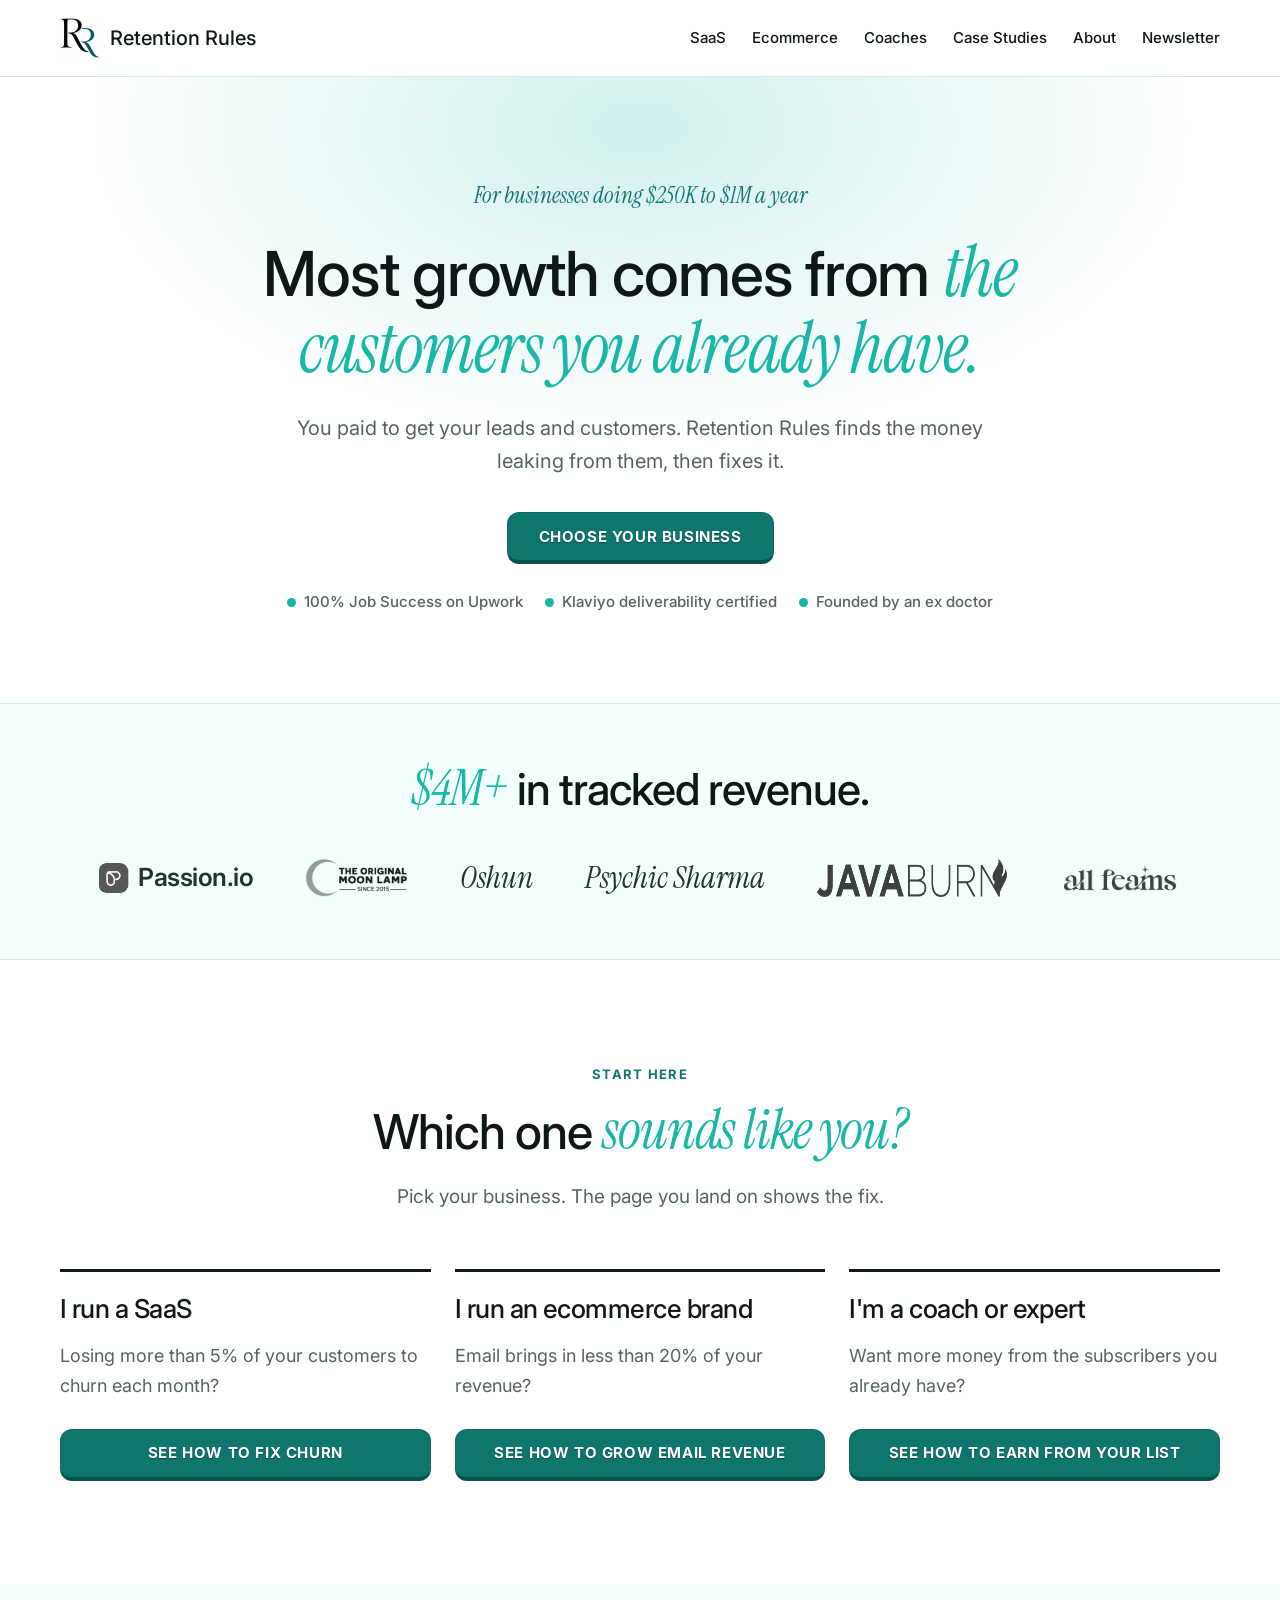
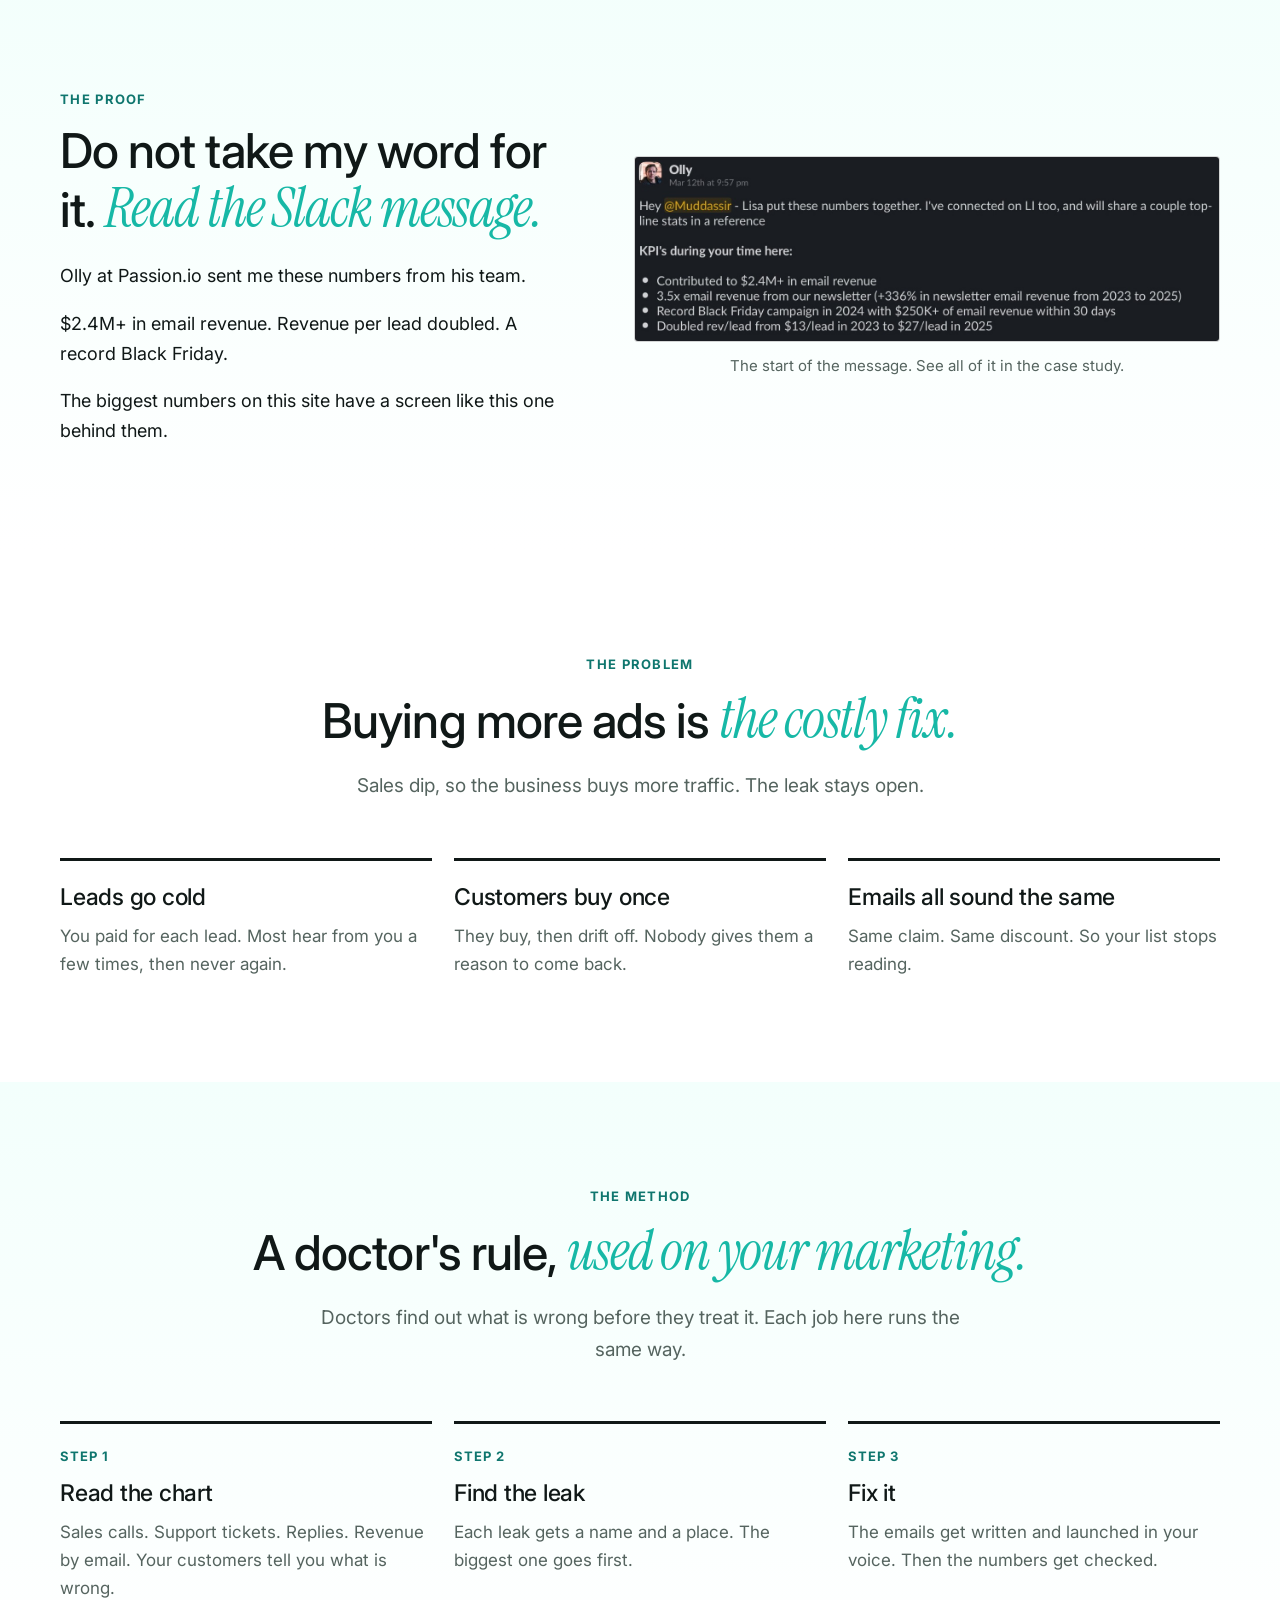
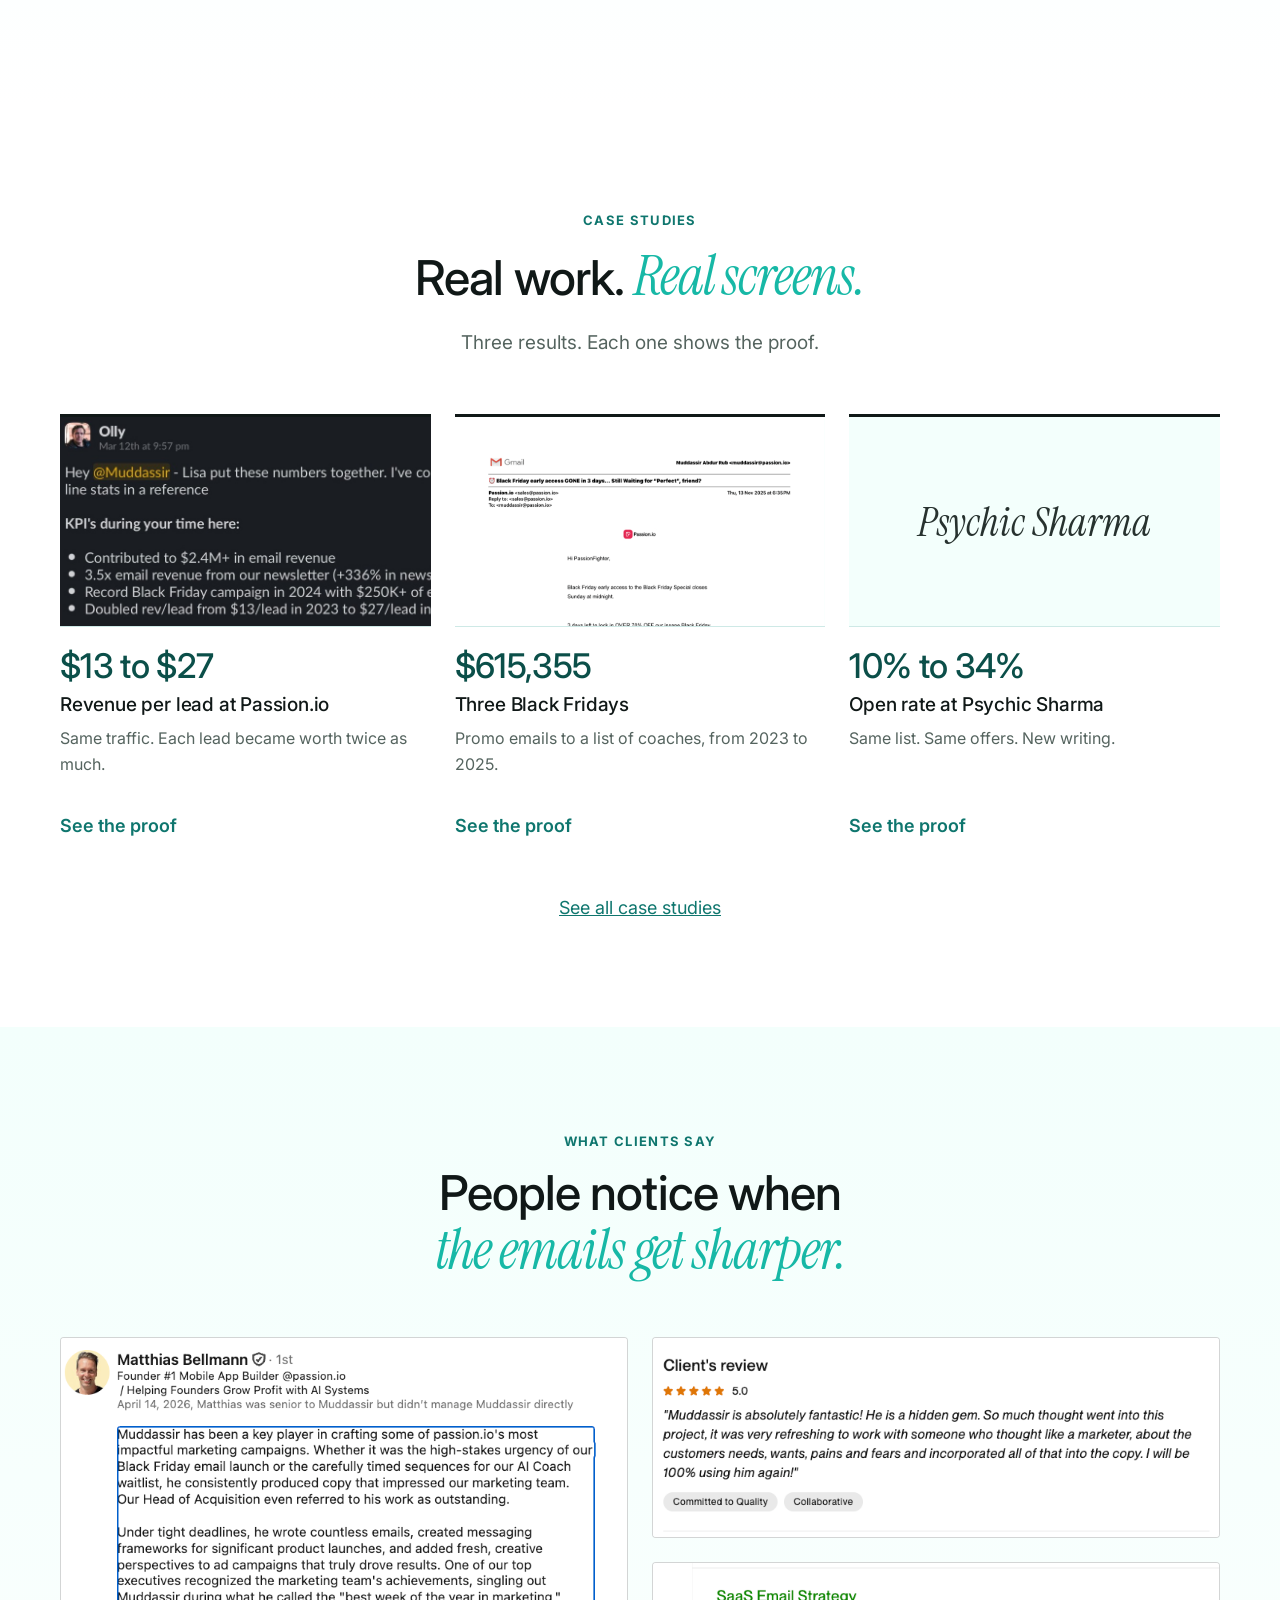
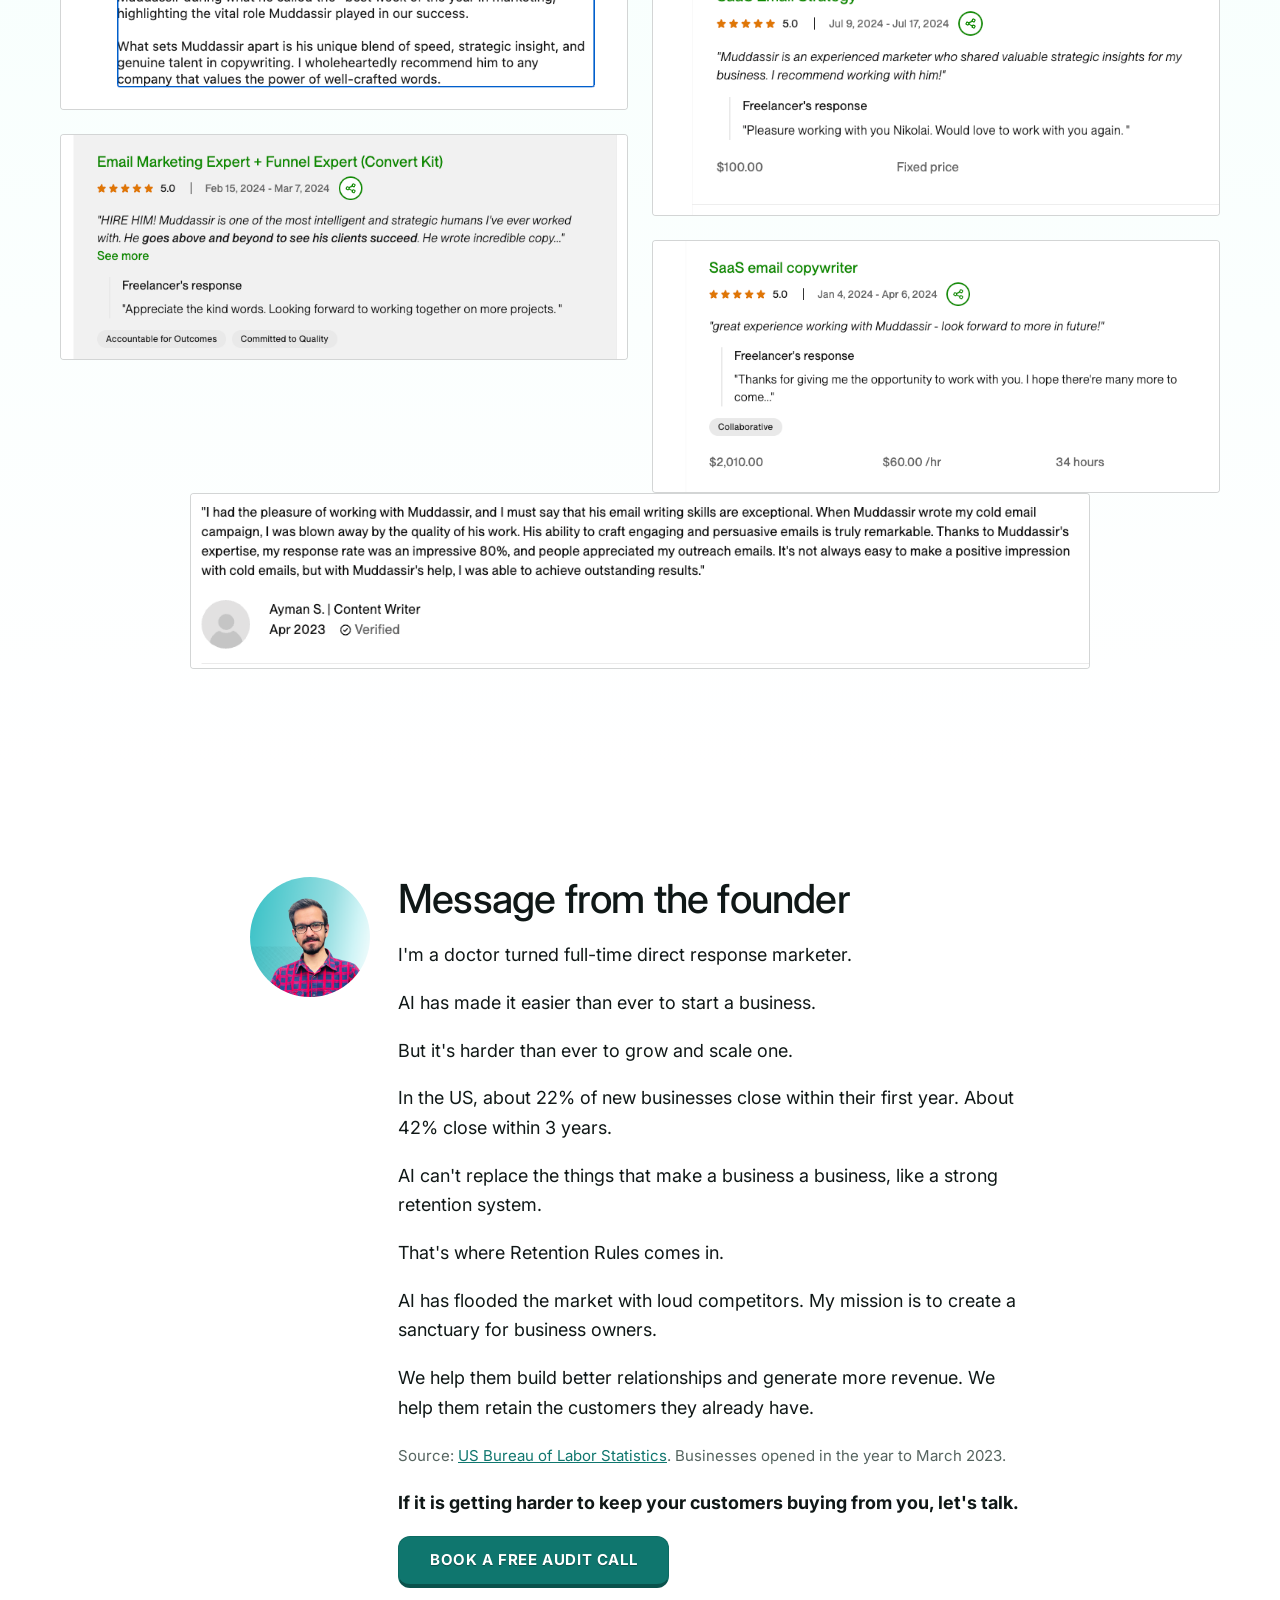
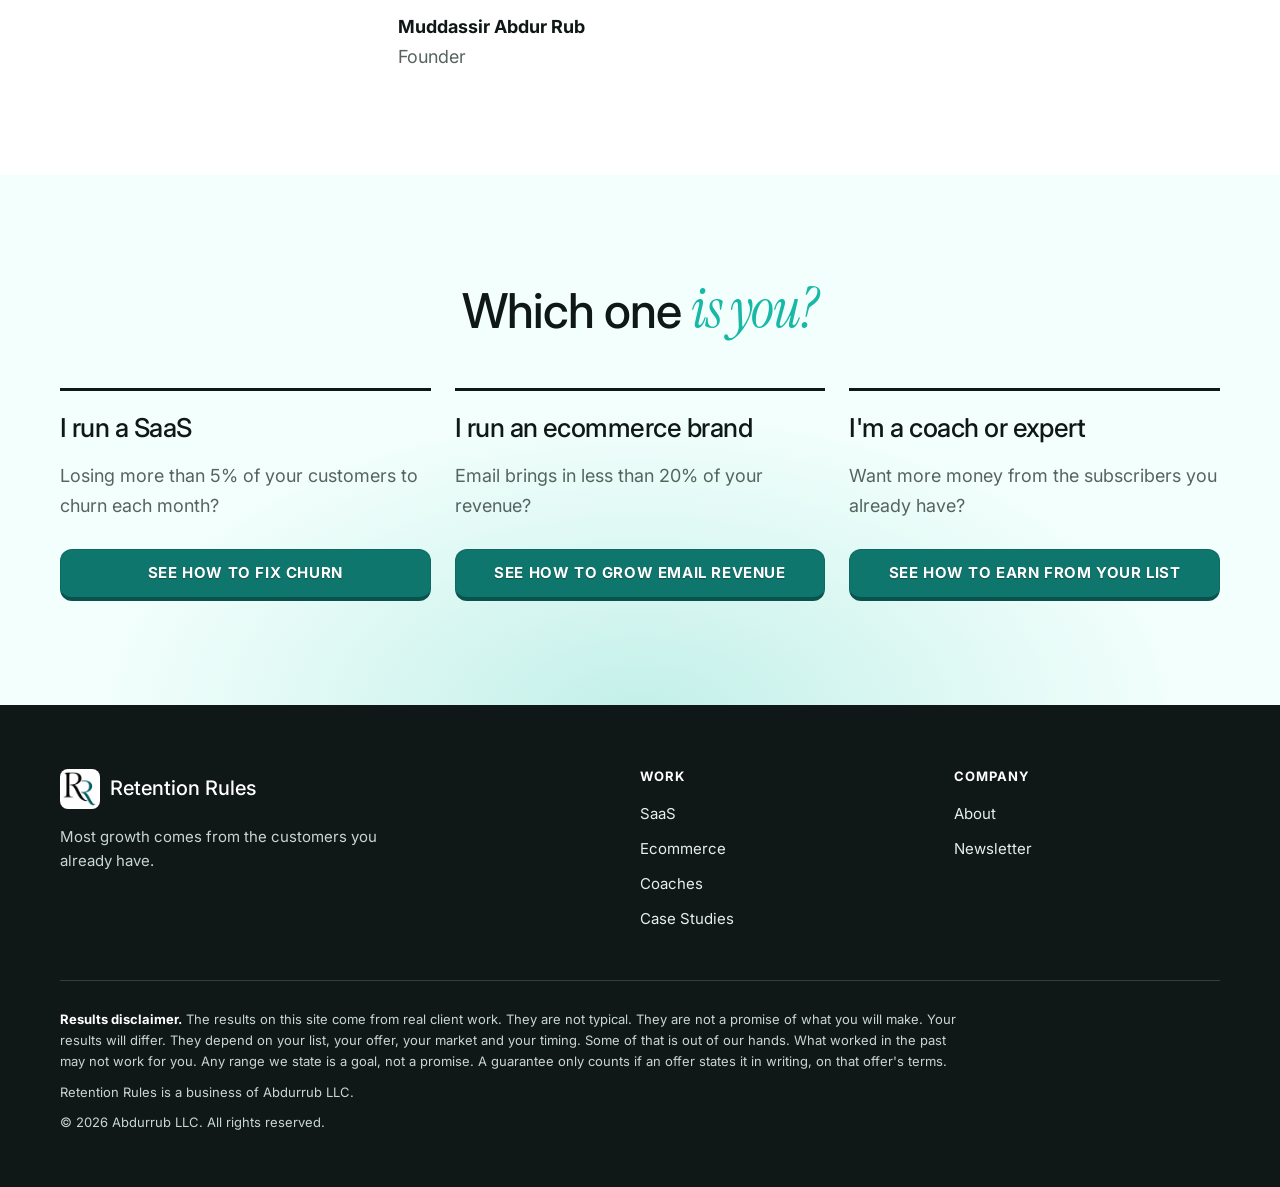
==== commit f2388548: "Shorten the coach card button Co-Authored-By: Claude Opus 5.5 <noreply@anthropic.com>" ====
--- a/index.html
+++ b/index.html
@@ -33,7 +33,7 @@
 <details class="menu"><summary>Menu</summary><div class="menu-links"><a href="/saas/">SaaS</a><a href="https://flows.retentionrules.com/">Ecommerce</a><a href="/coaches/">Coaches</a><a href="/case-studies/">Case Studies</a><a href="/about/">About</a><a href="https://letters.retentionrules.com/">Newsletter</a></div></details>
 </div></header>
 <main>
-<section class="hero"><div class="wrap"><p class="pill">For businesses doing $250K to $1M a year</p><h1>Most growth comes from <em>the customers you already have.</em></h1><p class="sub">You paid to get your leads and customers. Retention Rules finds the money leaking from them, then fixes it.</p><a class="btn" href="#choose">Choose your business</a><div class="trustline"><span>100% Job Success on Upwork</span><span>Klaviyo deliverability certified</span><span>Founded by an ex doctor</span></div></div></section><section class="trust"><div class="wrap"><h2><em>$4M+</em> in tracked revenue.</h2><div class="logos nocheck"><span class="lg pass"><img src="/images/logos/passion-mark.png" alt="" loading="lazy">Passion.io</span><span class="lg multi"><img src="/images/logos/moonlamp-wordmark.png" alt="The Original Moon Lamp" loading="lazy"></span><span class="lg word">Oshun</span><span class="lg word">Psychic Sharma</span><span class="lg"><img src="/images/logos/javaburn-logo.png" alt="Java Burn" loading="lazy"></span><span class="lg"><img src="/images/logos/allfemme-black.png" alt="Allfemme" loading="lazy"></span></div></div></section><section class="sec" id="choose"><div class="wrap"><div class="head"><span class="label">Start here</span><h2>Which one <em>sounds like you?</em></h2><p>Pick your business. The page you land on shows the fix.</p></div><div class="doors"><a class="door" href="/saas/"><span class="who">I run a SaaS</span><span class="prob">Losing more than 5% of your customers to churn each month?</span><span class="go">See how to fix churn</span></a><a class="door" href="https://flows.retentionrules.com/"><span class="who">I run an ecommerce brand</span><span class="prob">Email brings in less than 20% of your revenue?</span><span class="go">See how to grow email revenue</span></a><a class="door" href="/coaches/"><span class="who">I'm a coach or expert</span><span class="prob">Want more money from the subscribers you already have?</span><span class="go">See how to earn more from your list</span></a></div></div></section><section class="sec panel"><div class="wrap"><div class="split"><div><span class="label">The proof</span><h2>Do not take my word for it. <em>Read the Slack message.</em></h2><p>Olly at Passion.io sent me these numbers from his team.</p><p>$2.4M+ in email revenue. Revenue per lead doubled. A record Black Friday.</p><p>The biggest numbers on this site have a screen like this one behind them.</p></div><figure class="shot"><div class="frame"><img src="/images/proof/olly-kpis.jpg" alt="Slack message from Olly at Passion.io listing total email revenue of $2,442,707, Black Fridays of $615,355, mini promos of $643,381, nurture emails of $68,564 and webinar follow ups of $1,115,407." loading="lazy"></div><figcaption>The start of the message. See all of it in the case study.</figcaption></figure></div></div></section><section class="sec "><div class="wrap"><div class="head"><span class="label">The problem</span><h2>Buying more ads is <em>the costly fix.</em></h2><p>Sales dip, so the business buys more traffic. The leak stays open.</p></div><div class="cards "><div class="card"><h3>Leads go cold</h3><p>You paid for each lead. Most hear from you a few times, then never again.</p></div><div class="card"><h3>Customers buy once</h3><p>They buy, then drift off. Nobody gives them a reason to come back.</p></div><div class="card"><h3>Emails all sound the same</h3><p>Same claim. Same discount. So your list stops reading.</p></div></div></div></section><section class="sec panel"><div class="wrap"><div class="head"><span class="label">The method</span><h2>A doctor's rule, <em>used on your marketing.</em></h2><p>Doctors find out what is wrong before they treat it. Each job here runs the same way.</p></div><div class="cards "><div class="card"><span class=tag>Step 1</span><h3>Read the chart</h3><p>Sales calls. Support tickets. Replies. Revenue by email. Your customers tell you what is wrong.</p></div><div class="card"><span class=tag>Step 2</span><h3>Find the leak</h3><p>Each leak gets a name and a place. The biggest one goes first.</p></div><div class="card"><span class=tag>Step 3</span><h3>Fix it</h3><p>The emails get written and launched in your voice. Then the numbers get checked.</p></div></div></div></section><section class="sec "><div class="wrap"><div class="head"><span class="label">Case studies</span><h2>Real work. <em>Real screens.</em></h2><p>Three results. Each one shows the proof.</p></div><div class="cases"><a class="case" href="/case-studies/saas/"><div class="pic"><img src="/images/proof/olly-kpis.jpg" alt="" loading="lazy"></div><div class="txt"><b>$13 to $27</b><h3>Revenue per lead at Passion.io</h3><p>Same traffic. Each lead became worth twice as much.</p><span class="more">See the proof</span></div></a><a class="case" href="/case-studies/coaches/"><div class="pic"><img src="/images/proof/bf-day3.png" alt="" loading="lazy"></div><div class="txt"><b>$615,355</b><h3>Three Black Fridays</h3><p>Promo emails to a list of coaches, from 2023 to 2025.</p><span class="more">See the proof</span></div></a><a class="case" href="/case-studies/ecommerce/"><div class="pic logo"><span class="lg word">Psychic Sharma</span></div><div class="txt"><b>10% to 34%</b><h3>Open rate at Psychic Sharma</h3><p>Same list. Same offers. New writing.</p><span class="more">See the proof</span></div></a></div><div class="action"><a href="/case-studies/">See all case studies</a></div></div></section><section class="sec panel"><div class="wrap"><div class="head"><span class="label">What clients say</span><h2>People notice when <em>the emails get sharper.</em></h2></div><div class="wall"><figure class="shot"><div class="frame"><img src="/images/proof/linkedin-matthias-passion-io.png" alt="LinkedIn recommendation from Matthias Bellmann, founder of Passion.io." loading="lazy"></div></figure><figure class="shot"><div class="frame"><img src="/images/proof/upwork-convertkit.png" alt="Five star Upwork review: Hire him. One of the most intelligent and strategic humans I have ever worked with." loading="lazy"></div></figure><figure class="shot"><div class="frame"><img src="/images/proof/upwork-fb-ads-brainhive.png" alt="Five star Upwork review: So much thought went into this project." loading="lazy"></div></figure><figure class="shot"><div class="frame"><img src="/images/proof/upwork-saas-email-strategy.png" alt="Five star Upwork review for SaaS email strategy." loading="lazy"></div></figure><figure class="shot"><div class="frame"><img src="/images/proof/upwork-saas-email-copywriter.png" alt="Five star Upwork review for a SaaS email copywriter job." loading="lazy"></div></figure></div><div class="wide"><figure class="shot"><div class="frame"><img src="/images/proof/upwork-ayman.png" alt="Verified Upwork testimonial: an 80% response rate on a cold email campaign." loading="lazy"></div></figure></div></div></section><section class="sec "><div class="wrap"><div class="founder"><img src="/images/muddassir.png" alt="Muddassir Abdur Rub" width="120" height="120"><div><h2>Message from the founder</h2><p>I'm a doctor turned full-time direct response marketer.</p><p>AI has made it easier than ever to start a business.</p><p>But it's harder than ever to grow and scale one.</p><p>In the US, about 22% of new businesses close within their first year. About 42% close within 3 years.</p><p>AI can't replace the things that make a business a business, like a strong retention system.</p><p>That's where Retention Rules comes in.</p><p>AI has flooded the market with loud competitors. My mission is to create a sanctuary for business owners.</p><p>We help them build better relationships and generate more revenue. We help them retain the customers they already have.</p><p><small class="muted">Source: <a href="https://www.bls.gov/bdm/us_age_naics_00_table7.txt">US Bureau of Labor Statistics</a>. Businesses opened in the year to March 2023.</small></p><p><strong>If it is getting harder to keep your customers buying from you, let&#39;s talk.</strong></p><a class="btn" href="https://calendar.app.google/LEcHPfT7csau1WCQ7" target="_blank" rel="noopener">Book a free audit call</a><strong style="margin-top:24px">Muddassir Abdur Rub</strong><span class="muted">Founder</span></div></div></div></section><section class="close"><div class="wrap"><h2>Which one <em>is you?</em></h2><div class="doors"><a class="door" href="/saas/"><span class="who">I run a SaaS</span><span class="prob">Losing more than 5% of your customers to churn each month?</span><span class="go">See how to fix churn</span></a><a class="door" href="https://flows.retentionrules.com/"><span class="who">I run an ecommerce brand</span><span class="prob">Email brings in less than 20% of your revenue?</span><span class="go">See how to grow email revenue</span></a><a class="door" href="/coaches/"><span class="who">I'm a coach or expert</span><span class="prob">Want more money from the subscribers you already have?</span><span class="go">See how to earn more from your list</span></a></div></div></section>
+<section class="hero"><div class="wrap"><p class="pill">For businesses doing $250K to $1M a year</p><h1>Most growth comes from <em>the customers you already have.</em></h1><p class="sub">You paid to get your leads and customers. Retention Rules finds the money leaking from them, then fixes it.</p><a class="btn" href="#choose">Choose your business</a><div class="trustline"><span>100% Job Success on Upwork</span><span>Klaviyo deliverability certified</span><span>Founded by an ex doctor</span></div></div></section><section class="trust"><div class="wrap"><h2><em>$4M+</em> in tracked revenue.</h2><div class="logos nocheck"><span class="lg pass"><img src="/images/logos/passion-mark.png" alt="" loading="lazy">Passion.io</span><span class="lg multi"><img src="/images/logos/moonlamp-wordmark.png" alt="The Original Moon Lamp" loading="lazy"></span><span class="lg word">Oshun</span><span class="lg word">Psychic Sharma</span><span class="lg"><img src="/images/logos/javaburn-logo.png" alt="Java Burn" loading="lazy"></span><span class="lg"><img src="/images/logos/allfemme-black.png" alt="Allfemme" loading="lazy"></span></div></div></section><section class="sec" id="choose"><div class="wrap"><div class="head"><span class="label">Start here</span><h2>Which one <em>sounds like you?</em></h2><p>Pick your business. The page you land on shows the fix.</p></div><div class="doors"><a class="door" href="/saas/"><span class="who">I run a SaaS</span><span class="prob">Losing more than 5% of your customers to churn each month?</span><span class="go">See how to fix churn</span></a><a class="door" href="https://flows.retentionrules.com/"><span class="who">I run an ecommerce brand</span><span class="prob">Email brings in less than 20% of your revenue?</span><span class="go">See how to grow email revenue</span></a><a class="door" href="/coaches/"><span class="who">I'm a coach or expert</span><span class="prob">Want more money from the subscribers you already have?</span><span class="go">See how to earn from your list</span></a></div></div></section><section class="sec panel"><div class="wrap"><div class="split"><div><span class="label">The proof</span><h2>Do not take my word for it. <em>Read the Slack message.</em></h2><p>Olly at Passion.io sent me these numbers from his team.</p><p>$2.4M+ in email revenue. Revenue per lead doubled. A record Black Friday.</p><p>The biggest numbers on this site have a screen like this one behind them.</p></div><figure class="shot"><div class="frame"><img src="/images/proof/olly-kpis.jpg" alt="Slack message from Olly at Passion.io listing total email revenue of $2,442,707, Black Fridays of $615,355, mini promos of $643,381, nurture emails of $68,564 and webinar follow ups of $1,115,407." loading="lazy"></div><figcaption>The start of the message. See all of it in the case study.</figcaption></figure></div></div></section><section class="sec "><div class="wrap"><div class="head"><span class="label">The problem</span><h2>Buying more ads is <em>the costly fix.</em></h2><p>Sales dip, so the business buys more traffic. The leak stays open.</p></div><div class="cards "><div class="card"><h3>Leads go cold</h3><p>You paid for each lead. Most hear from you a few times, then never again.</p></div><div class="card"><h3>Customers buy once</h3><p>They buy, then drift off. Nobody gives them a reason to come back.</p></div><div class="card"><h3>Emails all sound the same</h3><p>Same claim. Same discount. So your list stops reading.</p></div></div></div></section><section class="sec panel"><div class="wrap"><div class="head"><span class="label">The method</span><h2>A doctor's rule, <em>used on your marketing.</em></h2><p>Doctors find out what is wrong before they treat it. Each job here runs the same way.</p></div><div class="cards "><div class="card"><span class=tag>Step 1</span><h3>Read the chart</h3><p>Sales calls. Support tickets. Replies. Revenue by email. Your customers tell you what is wrong.</p></div><div class="card"><span class=tag>Step 2</span><h3>Find the leak</h3><p>Each leak gets a name and a place. The biggest one goes first.</p></div><div class="card"><span class=tag>Step 3</span><h3>Fix it</h3><p>The emails get written and launched in your voice. Then the numbers get checked.</p></div></div></div></section><section class="sec "><div class="wrap"><div class="head"><span class="label">Case studies</span><h2>Real work. <em>Real screens.</em></h2><p>Three results. Each one shows the proof.</p></div><div class="cases"><a class="case" href="/case-studies/saas/"><div class="pic"><img src="/images/proof/olly-kpis.jpg" alt="" loading="lazy"></div><div class="txt"><b>$13 to $27</b><h3>Revenue per lead at Passion.io</h3><p>Same traffic. Each lead became worth twice as much.</p><span class="more">See the proof</span></div></a><a class="case" href="/case-studies/coaches/"><div class="pic"><img src="/images/proof/bf-day3.png" alt="" loading="lazy"></div><div class="txt"><b>$615,355</b><h3>Three Black Fridays</h3><p>Promo emails to a list of coaches, from 2023 to 2025.</p><span class="more">See the proof</span></div></a><a class="case" href="/case-studies/ecommerce/"><div class="pic logo"><span class="lg word">Psychic Sharma</span></div><div class="txt"><b>10% to 34%</b><h3>Open rate at Psychic Sharma</h3><p>Same list. Same offers. New writing.</p><span class="more">See the proof</span></div></a></div><div class="action"><a href="/case-studies/">See all case studies</a></div></div></section><section class="sec panel"><div class="wrap"><div class="head"><span class="label">What clients say</span><h2>People notice when <em>the emails get sharper.</em></h2></div><div class="wall"><figure class="shot"><div class="frame"><img src="/images/proof/linkedin-matthias-passion-io.png" alt="LinkedIn recommendation from Matthias Bellmann, founder of Passion.io." loading="lazy"></div></figure><figure class="shot"><div class="frame"><img src="/images/proof/upwork-convertkit.png" alt="Five star Upwork review: Hire him. One of the most intelligent and strategic humans I have ever worked with." loading="lazy"></div></figure><figure class="shot"><div class="frame"><img src="/images/proof/upwork-fb-ads-brainhive.png" alt="Five star Upwork review: So much thought went into this project." loading="lazy"></div></figure><figure class="shot"><div class="frame"><img src="/images/proof/upwork-saas-email-strategy.png" alt="Five star Upwork review for SaaS email strategy." loading="lazy"></div></figure><figure class="shot"><div class="frame"><img src="/images/proof/upwork-saas-email-copywriter.png" alt="Five star Upwork review for a SaaS email copywriter job." loading="lazy"></div></figure></div><div class="wide"><figure class="shot"><div class="frame"><img src="/images/proof/upwork-ayman.png" alt="Verified Upwork testimonial: an 80% response rate on a cold email campaign." loading="lazy"></div></figure></div></div></section><section class="sec "><div class="wrap"><div class="founder"><img src="/images/muddassir.png" alt="Muddassir Abdur Rub" width="120" height="120"><div><h2>Message from the founder</h2><p>I'm a doctor turned full-time direct response marketer.</p><p>AI has made it easier than ever to start a business.</p><p>But it's harder than ever to grow and scale one.</p><p>In the US, about 22% of new businesses close within their first year. About 42% close within 3 years.</p><p>AI can't replace the things that make a business a business, like a strong retention system.</p><p>That's where Retention Rules comes in.</p><p>AI has flooded the market with loud competitors. My mission is to create a sanctuary for business owners.</p><p>We help them build better relationships and generate more revenue. We help them retain the customers they already have.</p><p><small class="muted">Source: <a href="https://www.bls.gov/bdm/us_age_naics_00_table7.txt">US Bureau of Labor Statistics</a>. Businesses opened in the year to March 2023.</small></p><p><strong>If it is getting harder to keep your customers buying from you, let&#39;s talk.</strong></p><a class="btn" href="https://calendar.app.google/LEcHPfT7csau1WCQ7" target="_blank" rel="noopener">Book a free audit call</a><strong style="margin-top:24px">Muddassir Abdur Rub</strong><span class="muted">Founder</span></div></div></div></section><section class="close"><div class="wrap"><h2>Which one <em>is you?</em></h2><div class="doors"><a class="door" href="/saas/"><span class="who">I run a SaaS</span><span class="prob">Losing more than 5% of your customers to churn each month?</span><span class="go">See how to fix churn</span></a><a class="door" href="https://flows.retentionrules.com/"><span class="who">I run an ecommerce brand</span><span class="prob">Email brings in less than 20% of your revenue?</span><span class="go">See how to grow email revenue</span></a><a class="door" href="/coaches/"><span class="who">I'm a coach or expert</span><span class="prob">Want more money from the subscribers you already have?</span><span class="go">See how to earn from your list</span></a></div></div></section>
 </main>
 <footer class="site-foot"><div class="wrap">
 <div class="foot-top">
--- a/css/site.css
+++ b/css/site.css
@@ -275,3 +275,45 @@
   html { scroll-behavior: auto; }
   * { transition: none !important; }
 }
+
+/* Buttons: raised and pressable, modelled on dropkickcopy.com. Cards: flat, ruled, no shadows. Set November 7, 2026. */
+.btn, .door .go {
+  min-height: 52px;
+  padding: 12px 31px;
+  border: 1px solid rgba(0, 0, 0, 0.1);
+  border-bottom: 4px solid rgba(0, 0, 0, 0.3);
+  border-radius: 12px;
+  background: var(--teal);
+  color: #fff;
+  font-family: Inter, ui-sans-serif, system-ui, sans-serif;
+  font-size: 15px;
+  font-weight: 700;
+  line-height: 1.2;
+  letter-spacing: 0.04em;
+  text-align: center;
+  text-transform: uppercase;
+  text-shadow: 0 1px 1px rgba(0, 0, 0, 0.35);
+}
+.btn:hover, .door:hover .go { background: #128a80; }
+.btn:active, .door:active .go { border-bottom-width: 2px; transform: translateY(2px); }
+.nav a.btn { min-height: 42px; padding: 8px 16px; font-size: 13px; }
+
+.door, .card, .col, .chart, .case, .stat {
+  border: 0;
+  border-top: 3px solid var(--ink);
+  border-radius: 0;
+  background: transparent;
+  box-shadow: none;
+}
+.door, .card, .col, .chart { padding: 22px 0 0; }
+.stat { padding: 20px 8px 0; }
+.door:hover { border-color: var(--teal); box-shadow: none; }
+.door:hover .who { color: var(--teal); }
+.case:hover { box-shadow: none; }
+.shot .frame { border-color: rgba(16, 24, 23, 0.18); border-radius: 4px; box-shadow: none; }
+.badges span { border-radius: 4px; }
+.door .who { font-size: 26px; }
+.col.good { padding: 22px 26px 12px; border-top-color: var(--teal-dark); }
+.case .txt { padding: 20px 0 0; }
+a.case:hover { border-color: var(--teal); }
+.case .pic img { object-position: left top; }
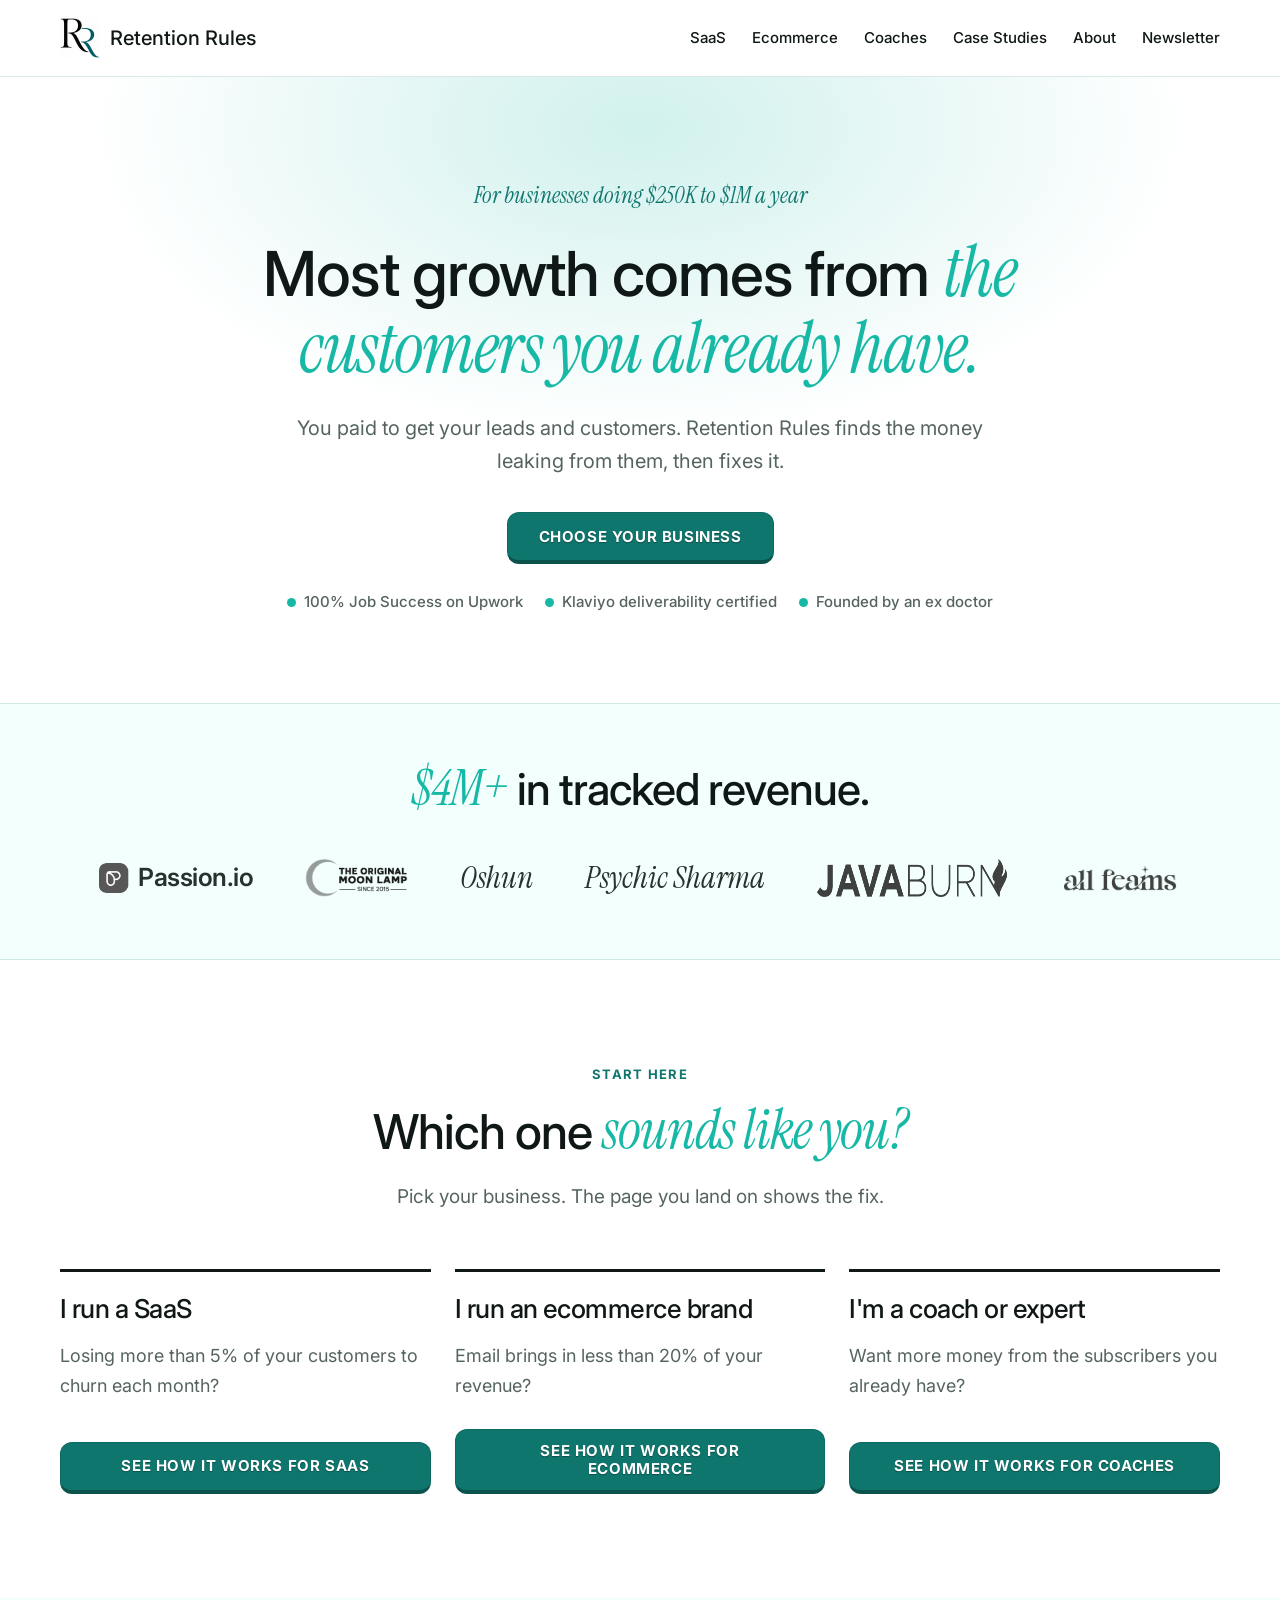
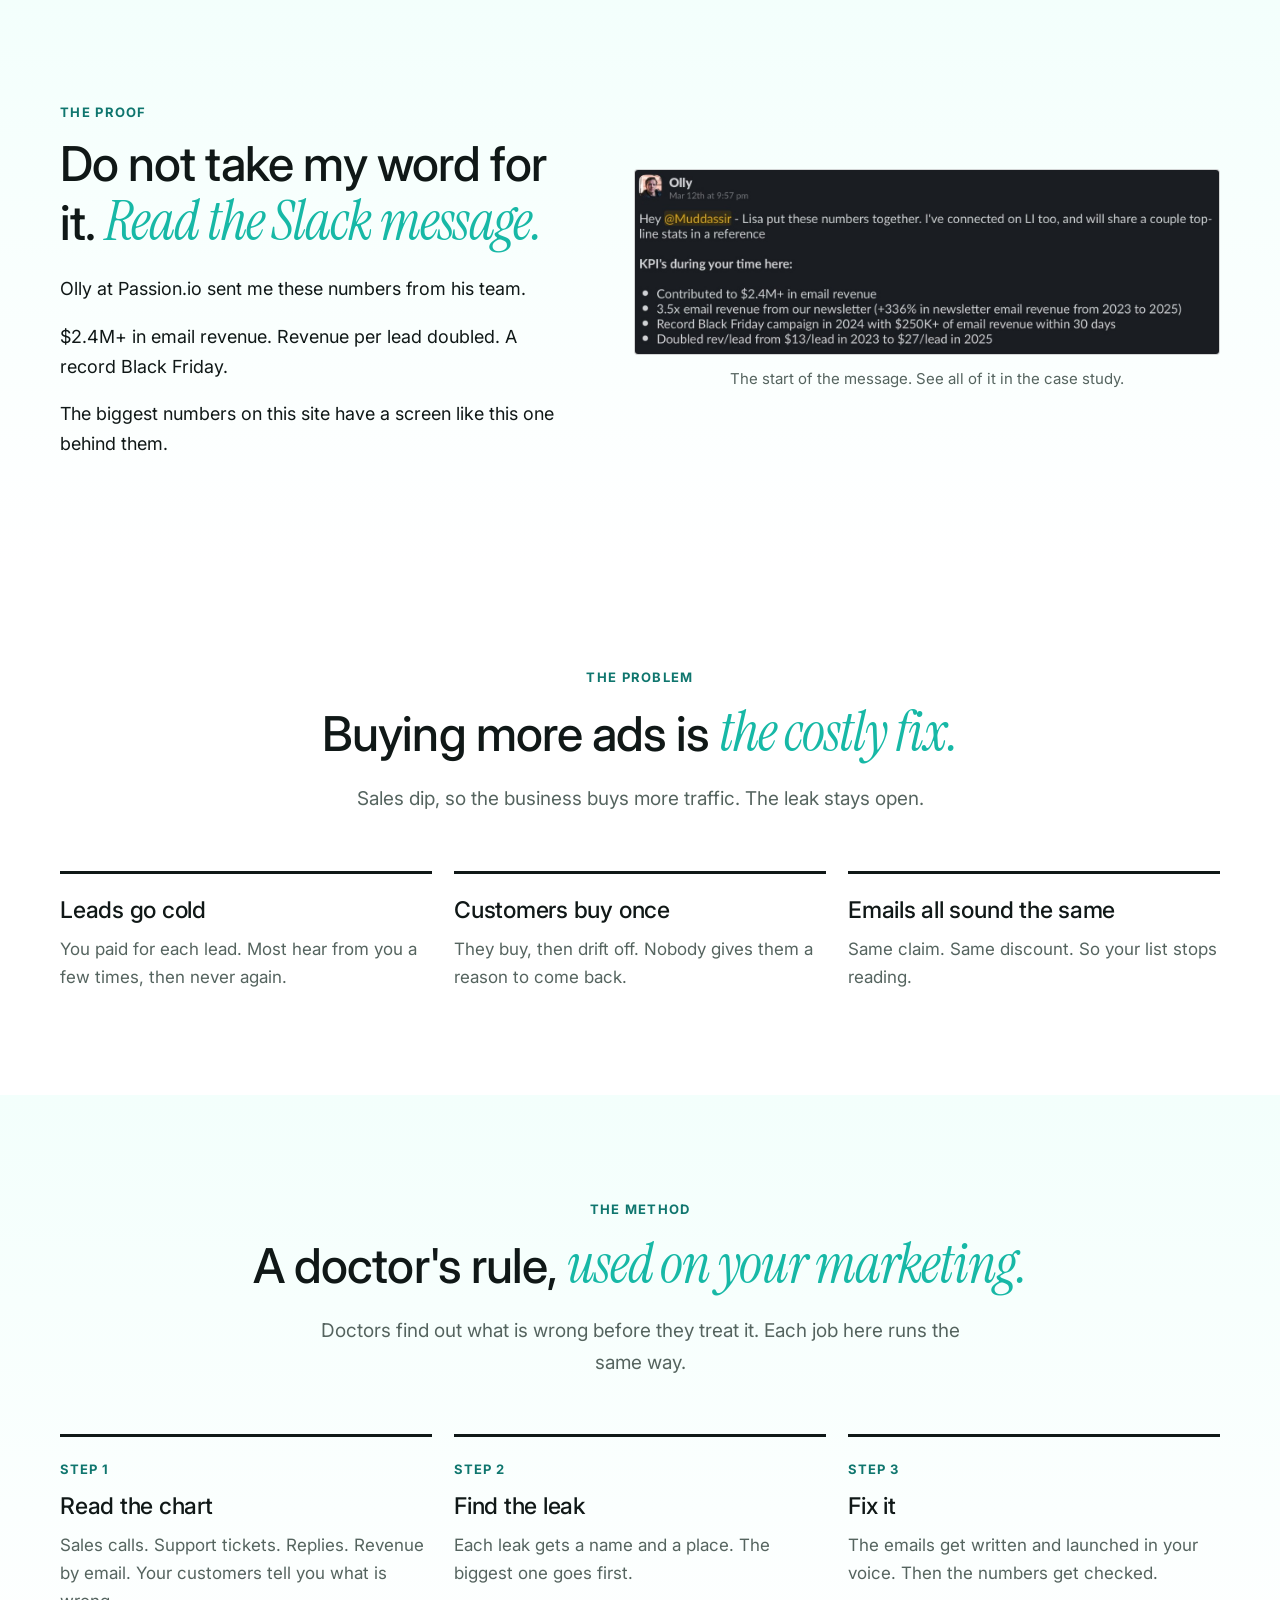
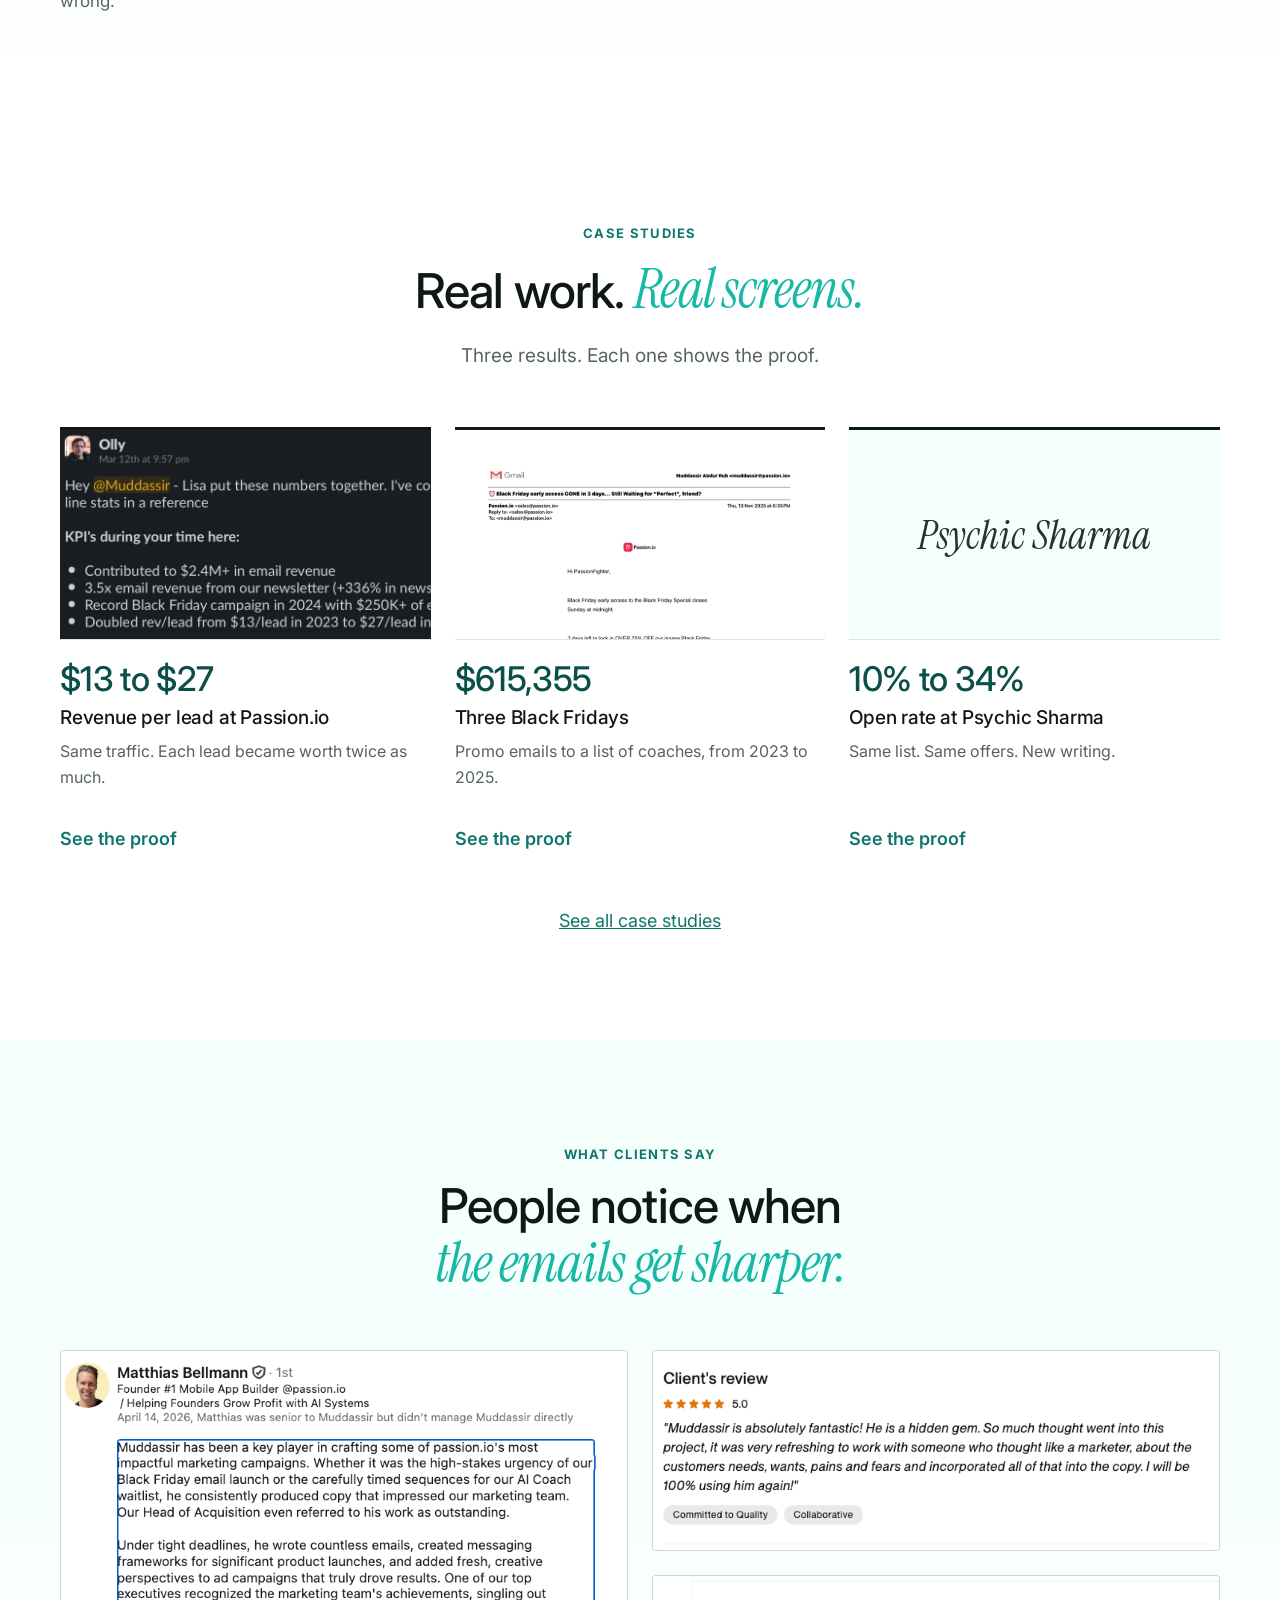
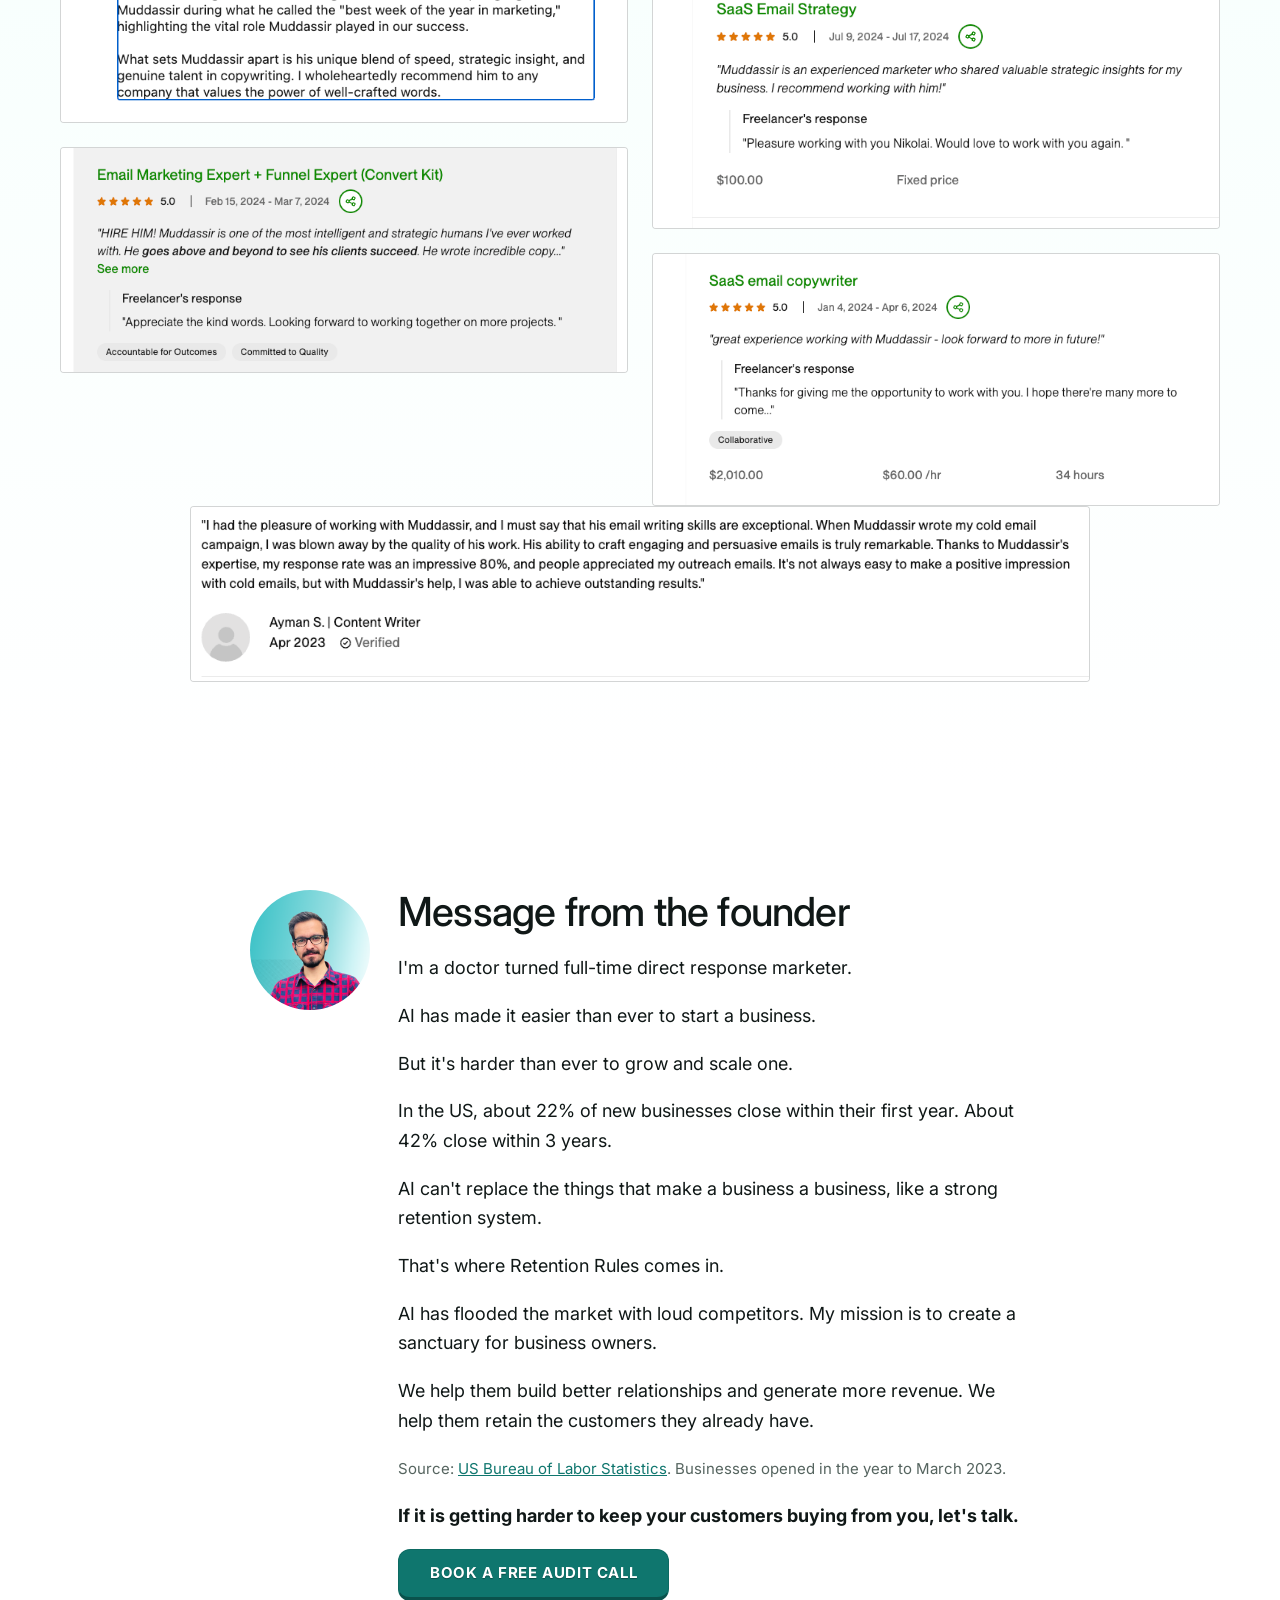
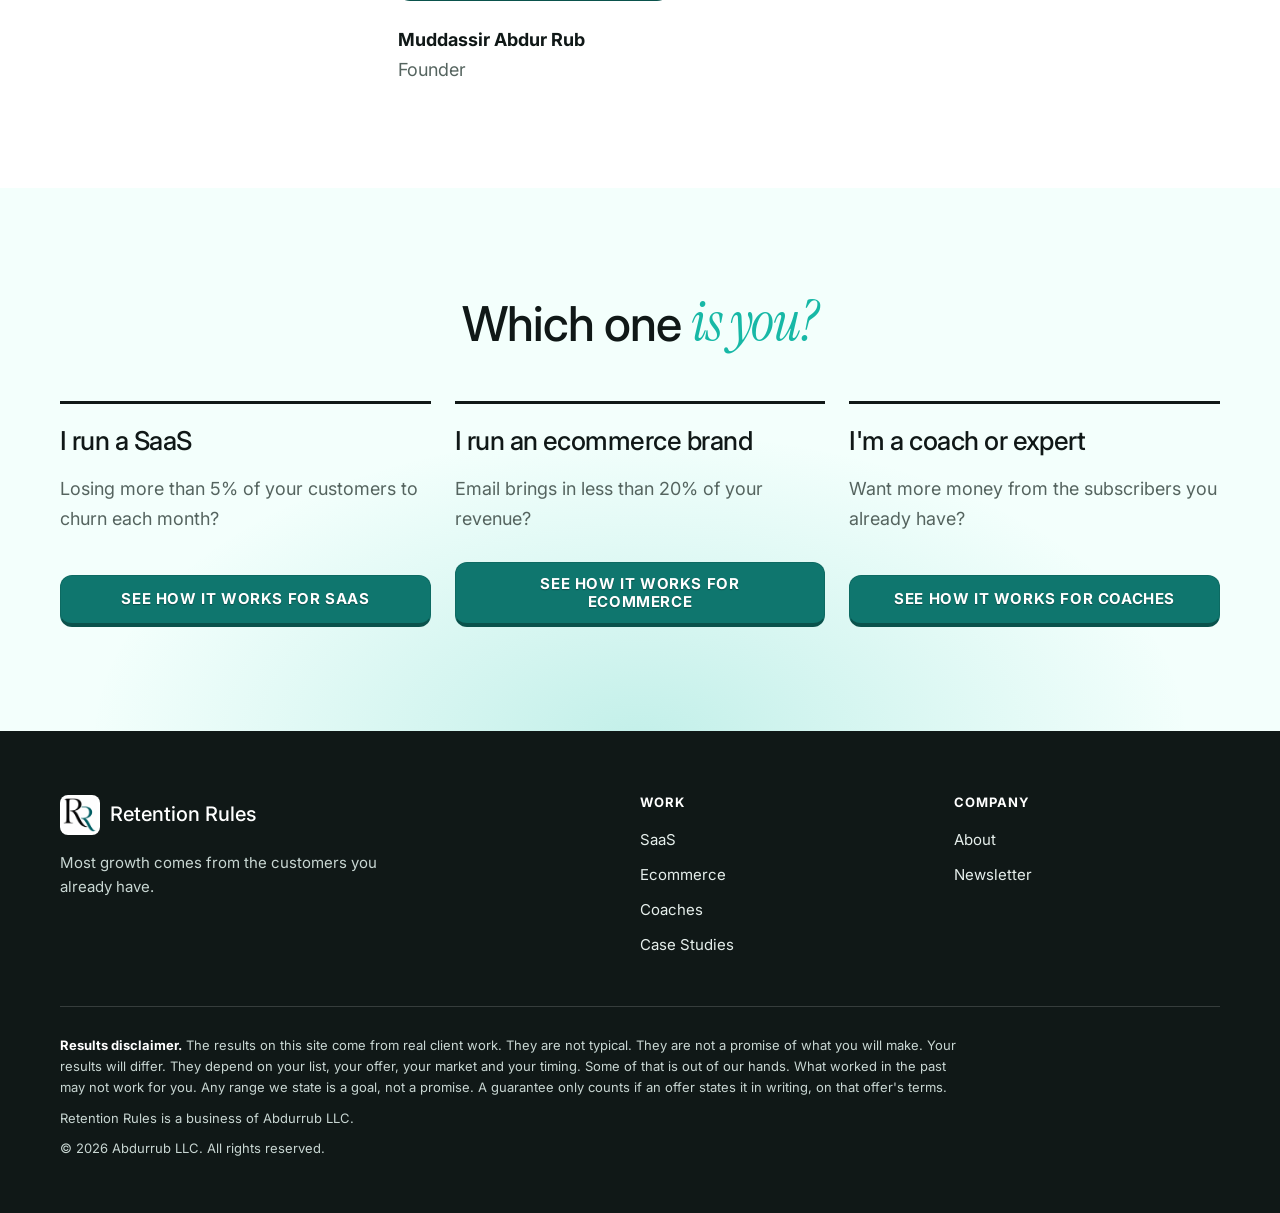
==== commit 54851c04: "Make card buttons name the next step Co-Authored-By: Claude Opus 5.5 <noreply@anthropic.com>" ====
--- a/index.html
+++ b/index.html
@@ -33,7 +33,7 @@
 <details class="menu"><summary>Menu</summary><div class="menu-links"><a href="/saas/">SaaS</a><a href="https://flows.retentionrules.com/">Ecommerce</a><a href="/coaches/">Coaches</a><a href="/case-studies/">Case Studies</a><a href="/about/">About</a><a href="https://letters.retentionrules.com/">Newsletter</a></div></details>
 </div></header>
 <main>
-<section class="hero"><div class="wrap"><p class="pill">For businesses doing $250K to $1M a year</p><h1>Most growth comes from <em>the customers you already have.</em></h1><p class="sub">You paid to get your leads and customers. Retention Rules finds the money leaking from them, then fixes it.</p><a class="btn" href="#choose">Choose your business</a><div class="trustline"><span>100% Job Success on Upwork</span><span>Klaviyo deliverability certified</span><span>Founded by an ex doctor</span></div></div></section><section class="trust"><div class="wrap"><h2><em>$4M+</em> in tracked revenue.</h2><div class="logos nocheck"><span class="lg pass"><img src="/images/logos/passion-mark.png" alt="" loading="lazy">Passion.io</span><span class="lg multi"><img src="/images/logos/moonlamp-wordmark.png" alt="The Original Moon Lamp" loading="lazy"></span><span class="lg word">Oshun</span><span class="lg word">Psychic Sharma</span><span class="lg"><img src="/images/logos/javaburn-logo.png" alt="Java Burn" loading="lazy"></span><span class="lg"><img src="/images/logos/allfemme-black.png" alt="Allfemme" loading="lazy"></span></div></div></section><section class="sec" id="choose"><div class="wrap"><div class="head"><span class="label">Start here</span><h2>Which one <em>sounds like you?</em></h2><p>Pick your business. The page you land on shows the fix.</p></div><div class="doors"><a class="door" href="/saas/"><span class="who">I run a SaaS</span><span class="prob">Losing more than 5% of your customers to churn each month?</span><span class="go">See how to fix churn</span></a><a class="door" href="https://flows.retentionrules.com/"><span class="who">I run an ecommerce brand</span><span class="prob">Email brings in less than 20% of your revenue?</span><span class="go">See how to grow email revenue</span></a><a class="door" href="/coaches/"><span class="who">I'm a coach or expert</span><span class="prob">Want more money from the subscribers you already have?</span><span class="go">See how to earn from your list</span></a></div></div></section><section class="sec panel"><div class="wrap"><div class="split"><div><span class="label">The proof</span><h2>Do not take my word for it. <em>Read the Slack message.</em></h2><p>Olly at Passion.io sent me these numbers from his team.</p><p>$2.4M+ in email revenue. Revenue per lead doubled. A record Black Friday.</p><p>The biggest numbers on this site have a screen like this one behind them.</p></div><figure class="shot"><div class="frame"><img src="/images/proof/olly-kpis.jpg" alt="Slack message from Olly at Passion.io listing total email revenue of $2,442,707, Black Fridays of $615,355, mini promos of $643,381, nurture emails of $68,564 and webinar follow ups of $1,115,407." loading="lazy"></div><figcaption>The start of the message. See all of it in the case study.</figcaption></figure></div></div></section><section class="sec "><div class="wrap"><div class="head"><span class="label">The problem</span><h2>Buying more ads is <em>the costly fix.</em></h2><p>Sales dip, so the business buys more traffic. The leak stays open.</p></div><div class="cards "><div class="card"><h3>Leads go cold</h3><p>You paid for each lead. Most hear from you a few times, then never again.</p></div><div class="card"><h3>Customers buy once</h3><p>They buy, then drift off. Nobody gives them a reason to come back.</p></div><div class="card"><h3>Emails all sound the same</h3><p>Same claim. Same discount. So your list stops reading.</p></div></div></div></section><section class="sec panel"><div class="wrap"><div class="head"><span class="label">The method</span><h2>A doctor's rule, <em>used on your marketing.</em></h2><p>Doctors find out what is wrong before they treat it. Each job here runs the same way.</p></div><div class="cards "><div class="card"><span class=tag>Step 1</span><h3>Read the chart</h3><p>Sales calls. Support tickets. Replies. Revenue by email. Your customers tell you what is wrong.</p></div><div class="card"><span class=tag>Step 2</span><h3>Find the leak</h3><p>Each leak gets a name and a place. The biggest one goes first.</p></div><div class="card"><span class=tag>Step 3</span><h3>Fix it</h3><p>The emails get written and launched in your voice. Then the numbers get checked.</p></div></div></div></section><section class="sec "><div class="wrap"><div class="head"><span class="label">Case studies</span><h2>Real work. <em>Real screens.</em></h2><p>Three results. Each one shows the proof.</p></div><div class="cases"><a class="case" href="/case-studies/saas/"><div class="pic"><img src="/images/proof/olly-kpis.jpg" alt="" loading="lazy"></div><div class="txt"><b>$13 to $27</b><h3>Revenue per lead at Passion.io</h3><p>Same traffic. Each lead became worth twice as much.</p><span class="more">See the proof</span></div></a><a class="case" href="/case-studies/coaches/"><div class="pic"><img src="/images/proof/bf-day3.png" alt="" loading="lazy"></div><div class="txt"><b>$615,355</b><h3>Three Black Fridays</h3><p>Promo emails to a list of coaches, from 2023 to 2025.</p><span class="more">See the proof</span></div></a><a class="case" href="/case-studies/ecommerce/"><div class="pic logo"><span class="lg word">Psychic Sharma</span></div><div class="txt"><b>10% to 34%</b><h3>Open rate at Psychic Sharma</h3><p>Same list. Same offers. New writing.</p><span class="more">See the proof</span></div></a></div><div class="action"><a href="/case-studies/">See all case studies</a></div></div></section><section class="sec panel"><div class="wrap"><div class="head"><span class="label">What clients say</span><h2>People notice when <em>the emails get sharper.</em></h2></div><div class="wall"><figure class="shot"><div class="frame"><img src="/images/proof/linkedin-matthias-passion-io.png" alt="LinkedIn recommendation from Matthias Bellmann, founder of Passion.io." loading="lazy"></div></figure><figure class="shot"><div class="frame"><img src="/images/proof/upwork-convertkit.png" alt="Five star Upwork review: Hire him. One of the most intelligent and strategic humans I have ever worked with." loading="lazy"></div></figure><figure class="shot"><div class="frame"><img src="/images/proof/upwork-fb-ads-brainhive.png" alt="Five star Upwork review: So much thought went into this project." loading="lazy"></div></figure><figure class="shot"><div class="frame"><img src="/images/proof/upwork-saas-email-strategy.png" alt="Five star Upwork review for SaaS email strategy." loading="lazy"></div></figure><figure class="shot"><div class="frame"><img src="/images/proof/upwork-saas-email-copywriter.png" alt="Five star Upwork review for a SaaS email copywriter job." loading="lazy"></div></figure></div><div class="wide"><figure class="shot"><div class="frame"><img src="/images/proof/upwork-ayman.png" alt="Verified Upwork testimonial: an 80% response rate on a cold email campaign." loading="lazy"></div></figure></div></div></section><section class="sec "><div class="wrap"><div class="founder"><img src="/images/muddassir.png" alt="Muddassir Abdur Rub" width="120" height="120"><div><h2>Message from the founder</h2><p>I'm a doctor turned full-time direct response marketer.</p><p>AI has made it easier than ever to start a business.</p><p>But it's harder than ever to grow and scale one.</p><p>In the US, about 22% of new businesses close within their first year. About 42% close within 3 years.</p><p>AI can't replace the things that make a business a business, like a strong retention system.</p><p>That's where Retention Rules comes in.</p><p>AI has flooded the market with loud competitors. My mission is to create a sanctuary for business owners.</p><p>We help them build better relationships and generate more revenue. We help them retain the customers they already have.</p><p><small class="muted">Source: <a href="https://www.bls.gov/bdm/us_age_naics_00_table7.txt">US Bureau of Labor Statistics</a>. Businesses opened in the year to March 2023.</small></p><p><strong>If it is getting harder to keep your customers buying from you, let&#39;s talk.</strong></p><a class="btn" href="https://calendar.app.google/LEcHPfT7csau1WCQ7" target="_blank" rel="noopener">Book a free audit call</a><strong style="margin-top:24px">Muddassir Abdur Rub</strong><span class="muted">Founder</span></div></div></div></section><section class="close"><div class="wrap"><h2>Which one <em>is you?</em></h2><div class="doors"><a class="door" href="/saas/"><span class="who">I run a SaaS</span><span class="prob">Losing more than 5% of your customers to churn each month?</span><span class="go">See how to fix churn</span></a><a class="door" href="https://flows.retentionrules.com/"><span class="who">I run an ecommerce brand</span><span class="prob">Email brings in less than 20% of your revenue?</span><span class="go">See how to grow email revenue</span></a><a class="door" href="/coaches/"><span class="who">I'm a coach or expert</span><span class="prob">Want more money from the subscribers you already have?</span><span class="go">See how to earn from your list</span></a></div></div></section>
+<section class="hero"><div class="wrap"><p class="pill">For businesses doing $250K to $1M a year</p><h1>Most growth comes from <em>the customers you already have.</em></h1><p class="sub">You paid to get your leads and customers. Retention Rules finds the money leaking from them, then fixes it.</p><a class="btn" href="#choose">Choose your business</a><div class="trustline"><span>100% Job Success on Upwork</span><span>Klaviyo deliverability certified</span><span>Founded by an ex doctor</span></div></div></section><section class="trust"><div class="wrap"><h2><em>$4M+</em> in tracked revenue.</h2><div class="logos nocheck"><span class="lg pass"><img src="/images/logos/passion-mark.png" alt="" loading="lazy">Passion.io</span><span class="lg multi"><img src="/images/logos/moonlamp-wordmark.png" alt="The Original Moon Lamp" loading="lazy"></span><span class="lg word">Oshun</span><span class="lg word">Psychic Sharma</span><span class="lg"><img src="/images/logos/javaburn-logo.png" alt="Java Burn" loading="lazy"></span><span class="lg"><img src="/images/logos/allfemme-black.png" alt="Allfemme" loading="lazy"></span></div></div></section><section class="sec" id="choose"><div class="wrap"><div class="head"><span class="label">Start here</span><h2>Which one <em>sounds like you?</em></h2><p>Pick your business. The page you land on shows the fix.</p></div><div class="doors"><a class="door" href="/saas/"><span class="who">I run a SaaS</span><span class="prob">Losing more than 5% of your customers to churn each month?</span><span class="go">See how it works for SaaS</span></a><a class="door" href="https://flows.retentionrules.com/"><span class="who">I run an ecommerce brand</span><span class="prob">Email brings in less than 20% of your revenue?</span><span class="go">See how it works for ecommerce</span></a><a class="door" href="/coaches/"><span class="who">I'm a coach or expert</span><span class="prob">Want more money from the subscribers you already have?</span><span class="go">See how it works for coaches</span></a></div></div></section><section class="sec panel"><div class="wrap"><div class="split"><div><span class="label">The proof</span><h2>Do not take my word for it. <em>Read the Slack message.</em></h2><p>Olly at Passion.io sent me these numbers from his team.</p><p>$2.4M+ in email revenue. Revenue per lead doubled. A record Black Friday.</p><p>The biggest numbers on this site have a screen like this one behind them.</p></div><figure class="shot"><div class="frame"><img src="/images/proof/olly-kpis.jpg" alt="Slack message from Olly at Passion.io listing total email revenue of $2,442,707, Black Fridays of $615,355, mini promos of $643,381, nurture emails of $68,564 and webinar follow ups of $1,115,407." loading="lazy"></div><figcaption>The start of the message. See all of it in the case study.</figcaption></figure></div></div></section><section class="sec "><div class="wrap"><div class="head"><span class="label">The problem</span><h2>Buying more ads is <em>the costly fix.</em></h2><p>Sales dip, so the business buys more traffic. The leak stays open.</p></div><div class="cards "><div class="card"><h3>Leads go cold</h3><p>You paid for each lead. Most hear from you a few times, then never again.</p></div><div class="card"><h3>Customers buy once</h3><p>They buy, then drift off. Nobody gives them a reason to come back.</p></div><div class="card"><h3>Emails all sound the same</h3><p>Same claim. Same discount. So your list stops reading.</p></div></div></div></section><section class="sec panel"><div class="wrap"><div class="head"><span class="label">The method</span><h2>A doctor's rule, <em>used on your marketing.</em></h2><p>Doctors find out what is wrong before they treat it. Each job here runs the same way.</p></div><div class="cards "><div class="card"><span class=tag>Step 1</span><h3>Read the chart</h3><p>Sales calls. Support tickets. Replies. Revenue by email. Your customers tell you what is wrong.</p></div><div class="card"><span class=tag>Step 2</span><h3>Find the leak</h3><p>Each leak gets a name and a place. The biggest one goes first.</p></div><div class="card"><span class=tag>Step 3</span><h3>Fix it</h3><p>The emails get written and launched in your voice. Then the numbers get checked.</p></div></div></div></section><section class="sec "><div class="wrap"><div class="head"><span class="label">Case studies</span><h2>Real work. <em>Real screens.</em></h2><p>Three results. Each one shows the proof.</p></div><div class="cases"><a class="case" href="/case-studies/saas/"><div class="pic"><img src="/images/proof/olly-kpis.jpg" alt="" loading="lazy"></div><div class="txt"><b>$13 to $27</b><h3>Revenue per lead at Passion.io</h3><p>Same traffic. Each lead became worth twice as much.</p><span class="more">See the proof</span></div></a><a class="case" href="/case-studies/coaches/"><div class="pic"><img src="/images/proof/bf-day3.png" alt="" loading="lazy"></div><div class="txt"><b>$615,355</b><h3>Three Black Fridays</h3><p>Promo emails to a list of coaches, from 2023 to 2025.</p><span class="more">See the proof</span></div></a><a class="case" href="/case-studies/ecommerce/"><div class="pic logo"><span class="lg word">Psychic Sharma</span></div><div class="txt"><b>10% to 34%</b><h3>Open rate at Psychic Sharma</h3><p>Same list. Same offers. New writing.</p><span class="more">See the proof</span></div></a></div><div class="action"><a href="/case-studies/">See all case studies</a></div></div></section><section class="sec panel"><div class="wrap"><div class="head"><span class="label">What clients say</span><h2>People notice when <em>the emails get sharper.</em></h2></div><div class="wall"><figure class="shot"><div class="frame"><img src="/images/proof/linkedin-matthias-passion-io.png" alt="LinkedIn recommendation from Matthias Bellmann, founder of Passion.io." loading="lazy"></div></figure><figure class="shot"><div class="frame"><img src="/images/proof/upwork-convertkit.png" alt="Five star Upwork review: Hire him. One of the most intelligent and strategic humans I have ever worked with." loading="lazy"></div></figure><figure class="shot"><div class="frame"><img src="/images/proof/upwork-fb-ads-brainhive.png" alt="Five star Upwork review: So much thought went into this project." loading="lazy"></div></figure><figure class="shot"><div class="frame"><img src="/images/proof/upwork-saas-email-strategy.png" alt="Five star Upwork review for SaaS email strategy." loading="lazy"></div></figure><figure class="shot"><div class="frame"><img src="/images/proof/upwork-saas-email-copywriter.png" alt="Five star Upwork review for a SaaS email copywriter job." loading="lazy"></div></figure></div><div class="wide"><figure class="shot"><div class="frame"><img src="/images/proof/upwork-ayman.png" alt="Verified Upwork testimonial: an 80% response rate on a cold email campaign." loading="lazy"></div></figure></div></div></section><section class="sec "><div class="wrap"><div class="founder"><img src="/images/muddassir.png" alt="Muddassir Abdur Rub" width="120" height="120"><div><h2>Message from the founder</h2><p>I'm a doctor turned full-time direct response marketer.</p><p>AI has made it easier than ever to start a business.</p><p>But it's harder than ever to grow and scale one.</p><p>In the US, about 22% of new businesses close within their first year. About 42% close within 3 years.</p><p>AI can't replace the things that make a business a business, like a strong retention system.</p><p>That's where Retention Rules comes in.</p><p>AI has flooded the market with loud competitors. My mission is to create a sanctuary for business owners.</p><p>We help them build better relationships and generate more revenue. We help them retain the customers they already have.</p><p><small class="muted">Source: <a href="https://www.bls.gov/bdm/us_age_naics_00_table7.txt">US Bureau of Labor Statistics</a>. Businesses opened in the year to March 2023.</small></p><p><strong>If it is getting harder to keep your customers buying from you, let&#39;s talk.</strong></p><a class="btn" href="https://calendar.app.google/LEcHPfT7csau1WCQ7" target="_blank" rel="noopener">Book a free audit call</a><strong style="margin-top:24px">Muddassir Abdur Rub</strong><span class="muted">Founder</span></div></div></div></section><section class="close"><div class="wrap"><h2>Which one <em>is you?</em></h2><div class="doors"><a class="door" href="/saas/"><span class="who">I run a SaaS</span><span class="prob">Losing more than 5% of your customers to churn each month?</span><span class="go">See how it works for SaaS</span></a><a class="door" href="https://flows.retentionrules.com/"><span class="who">I run an ecommerce brand</span><span class="prob">Email brings in less than 20% of your revenue?</span><span class="go">See how it works for ecommerce</span></a><a class="door" href="/coaches/"><span class="who">I'm a coach or expert</span><span class="prob">Want more money from the subscribers you already have?</span><span class="go">See how it works for coaches</span></a></div></div></section>
 </main>
 <footer class="site-foot"><div class="wrap">
 <div class="foot-top">
